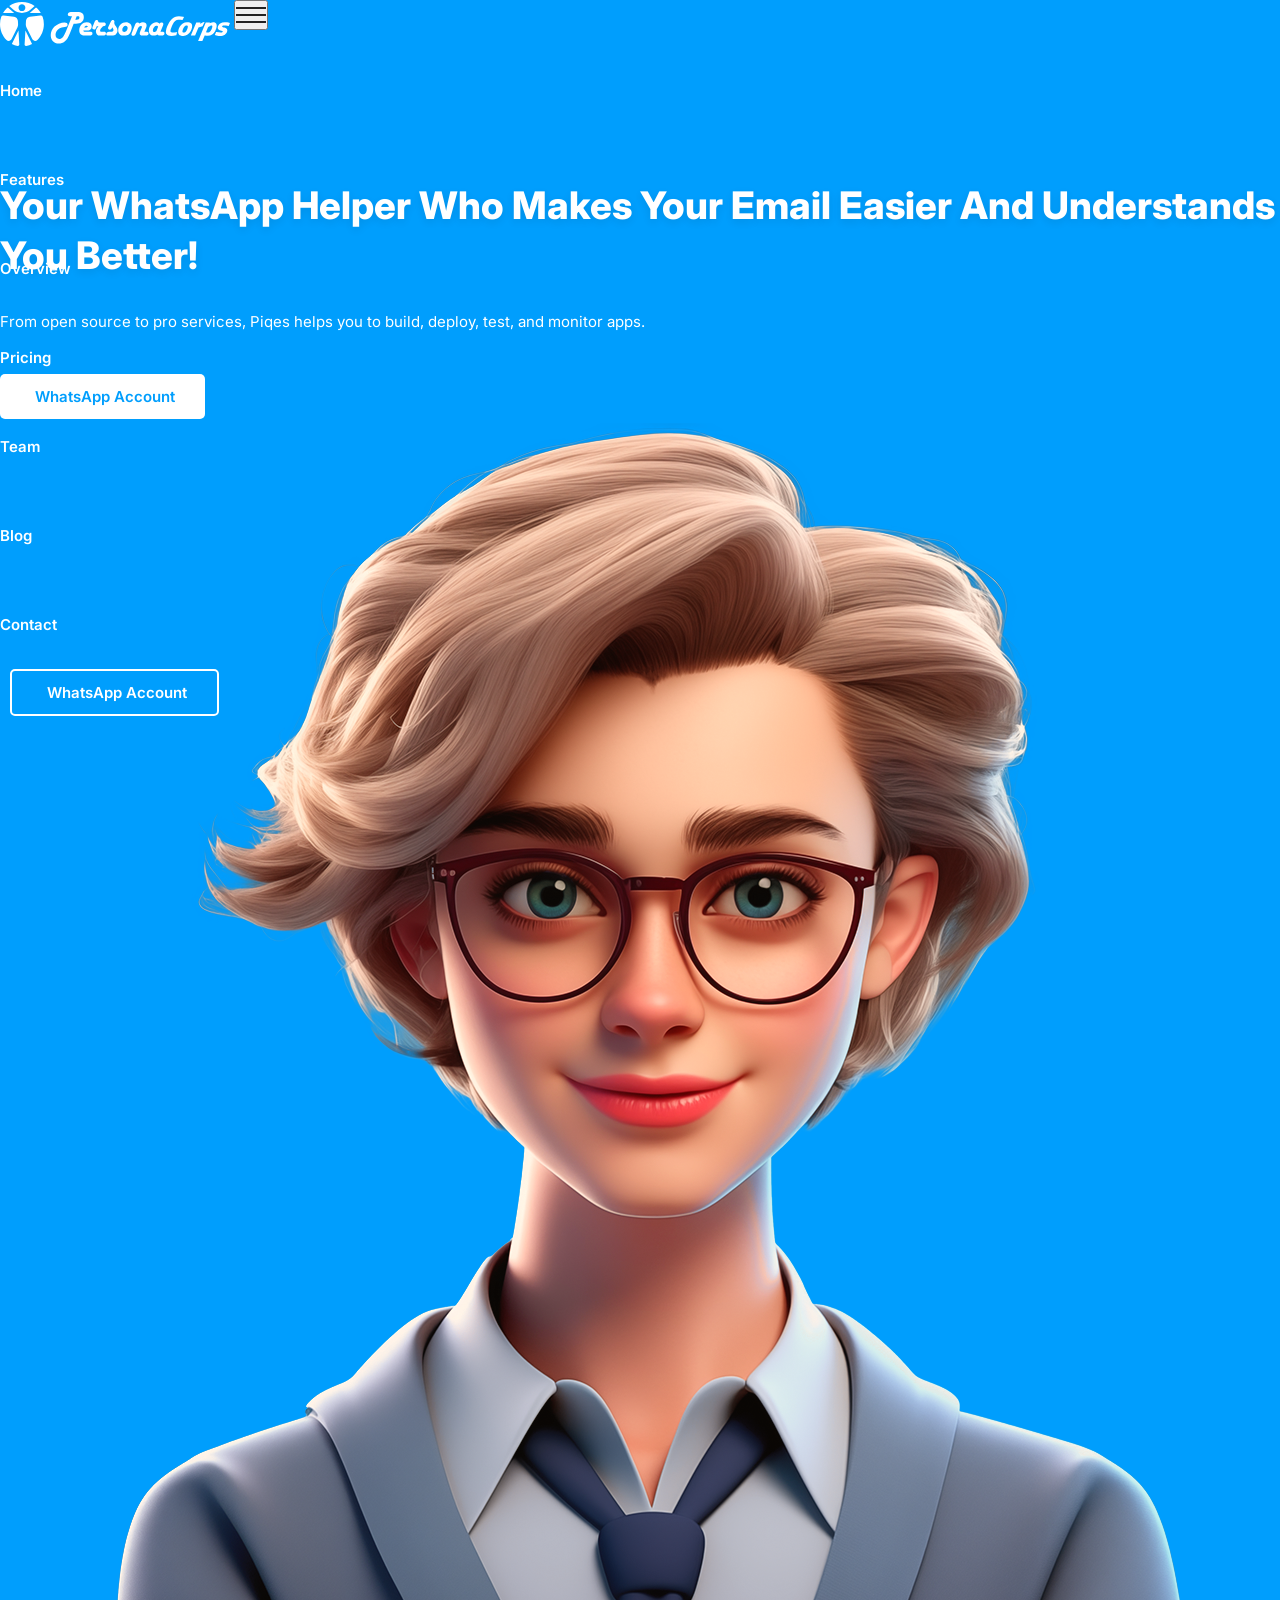
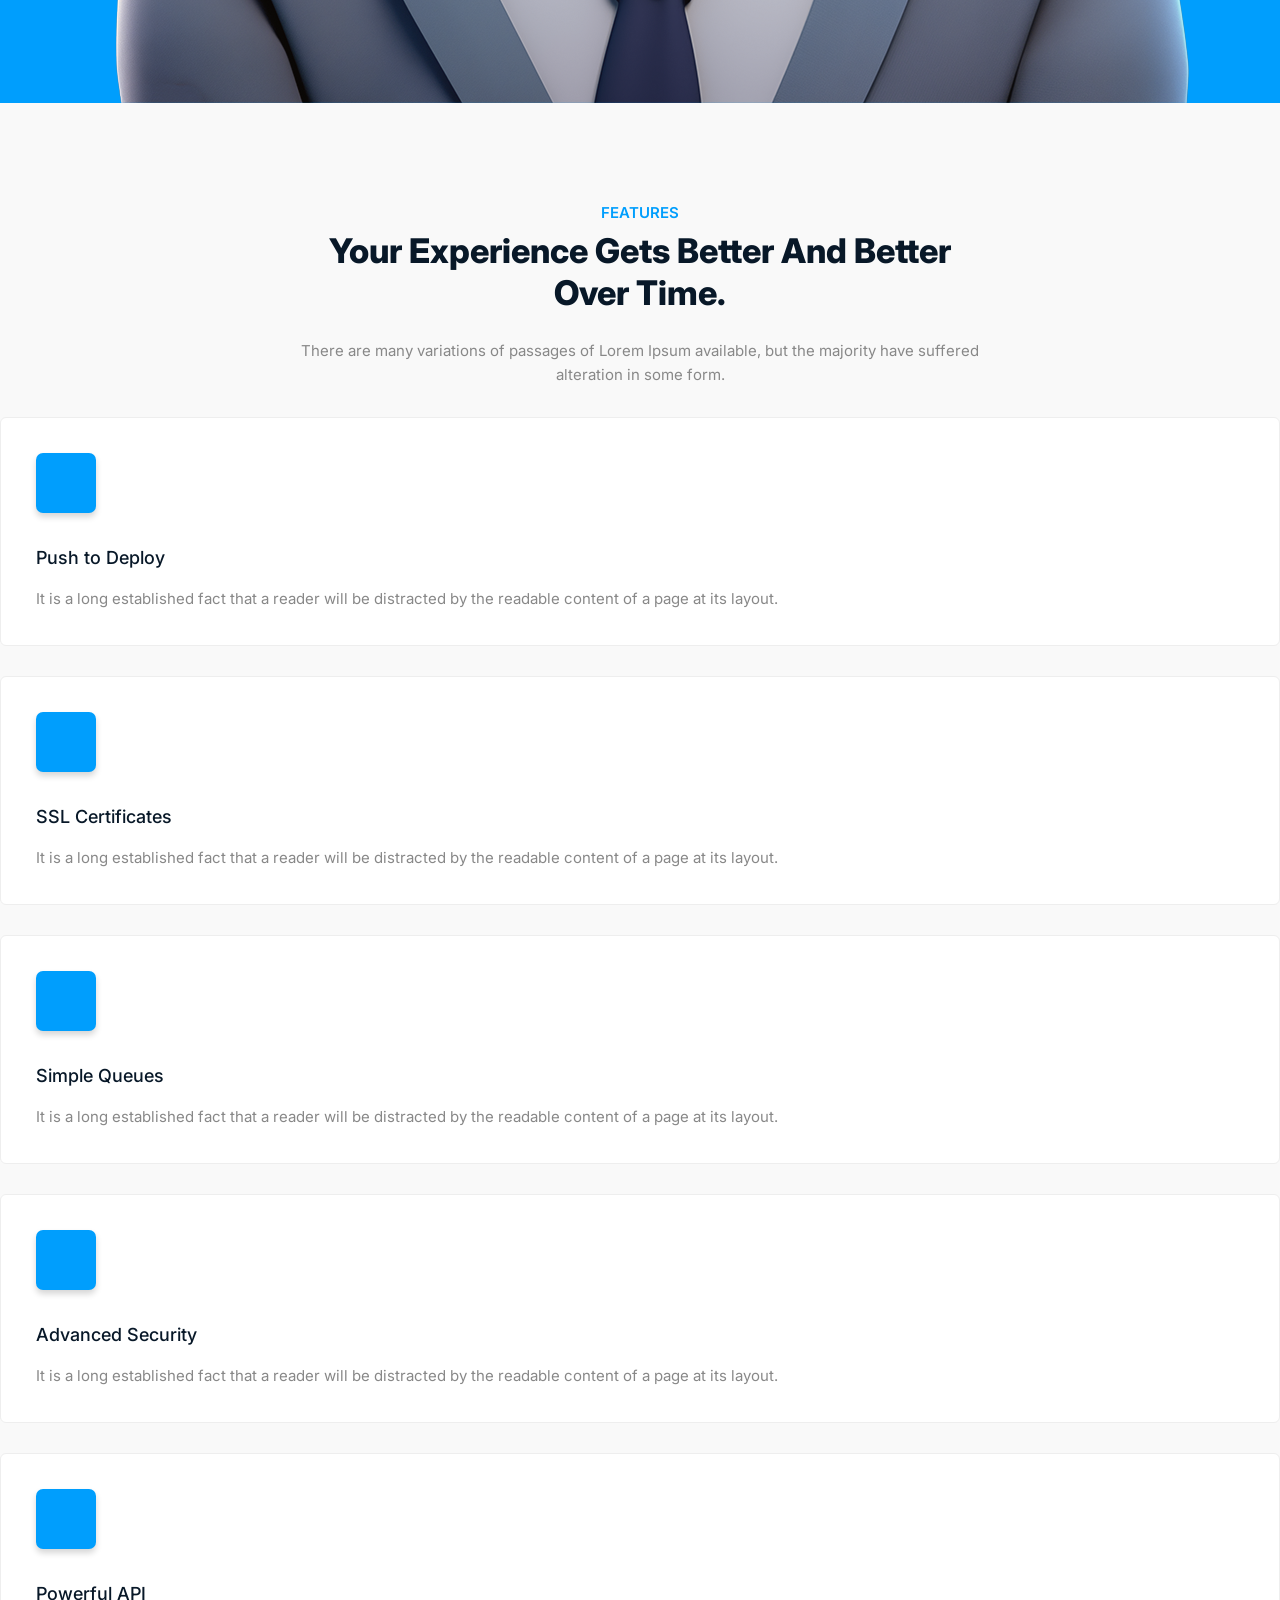
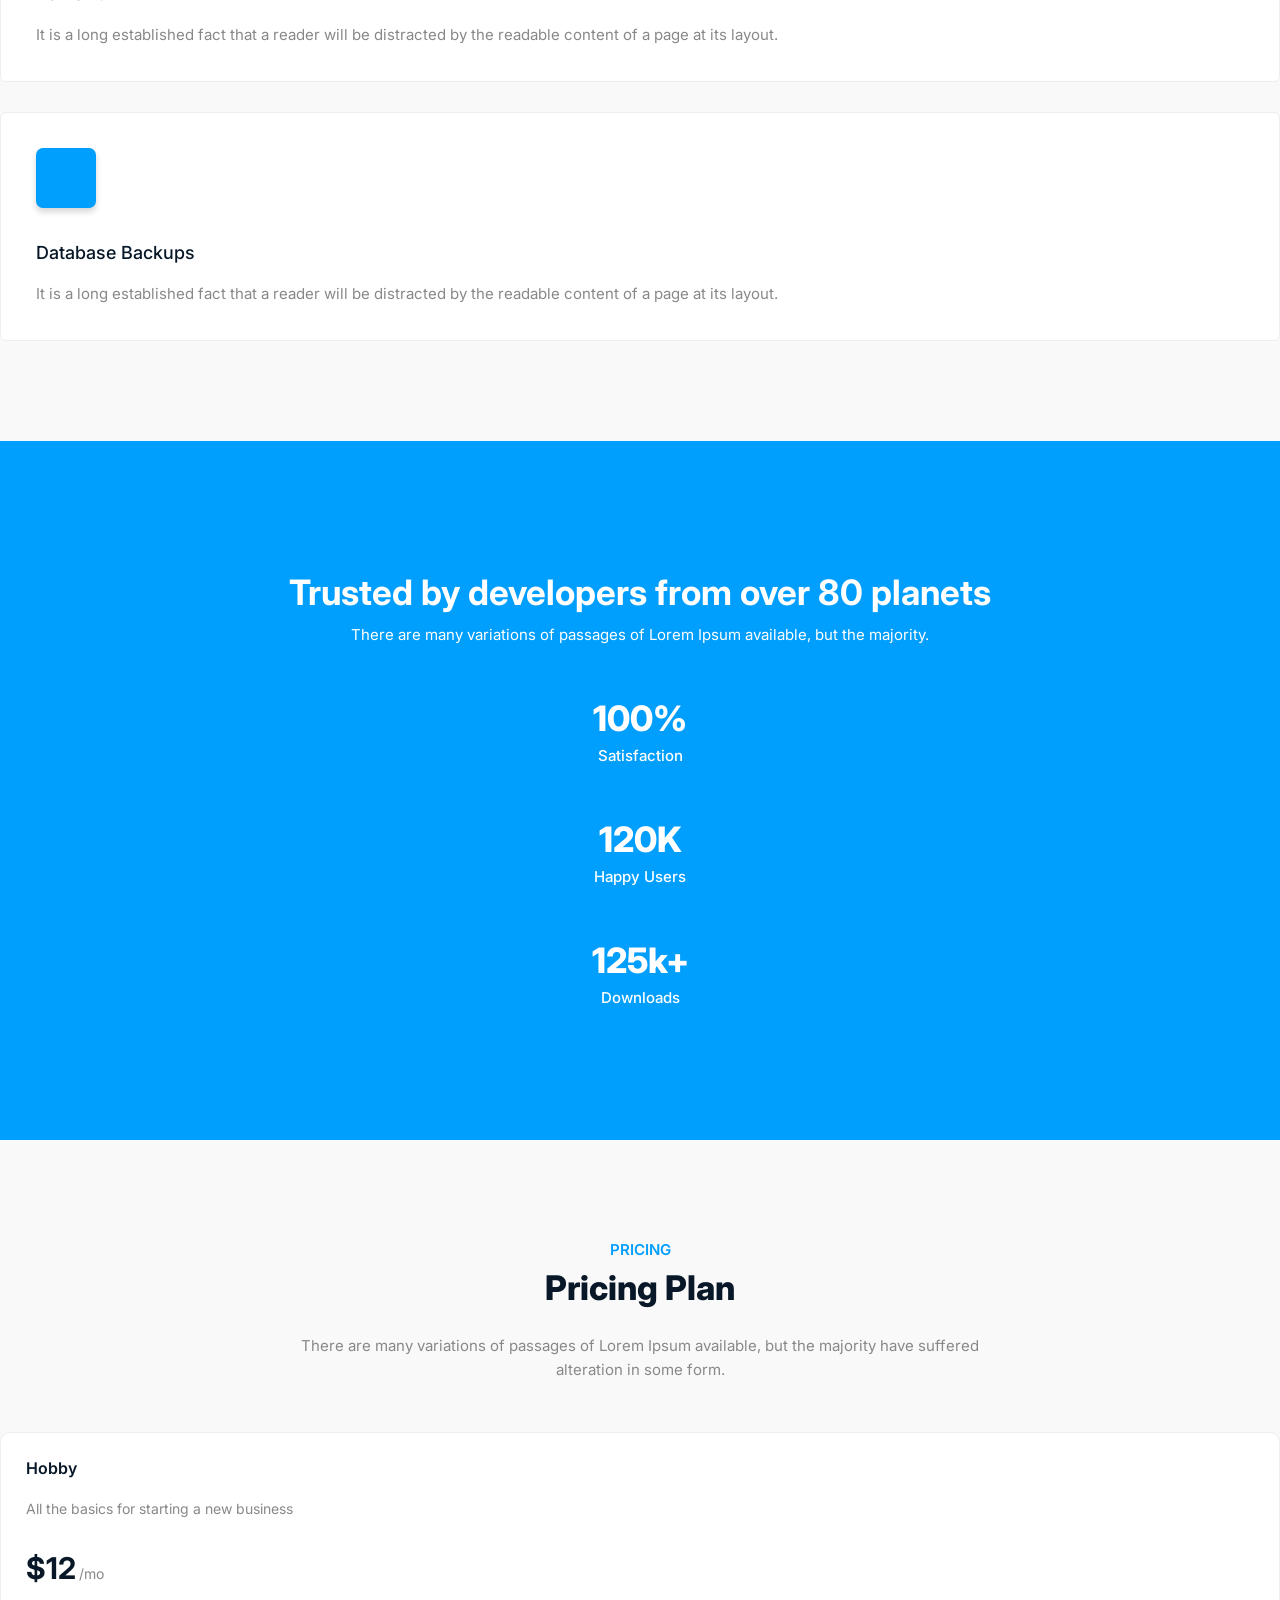
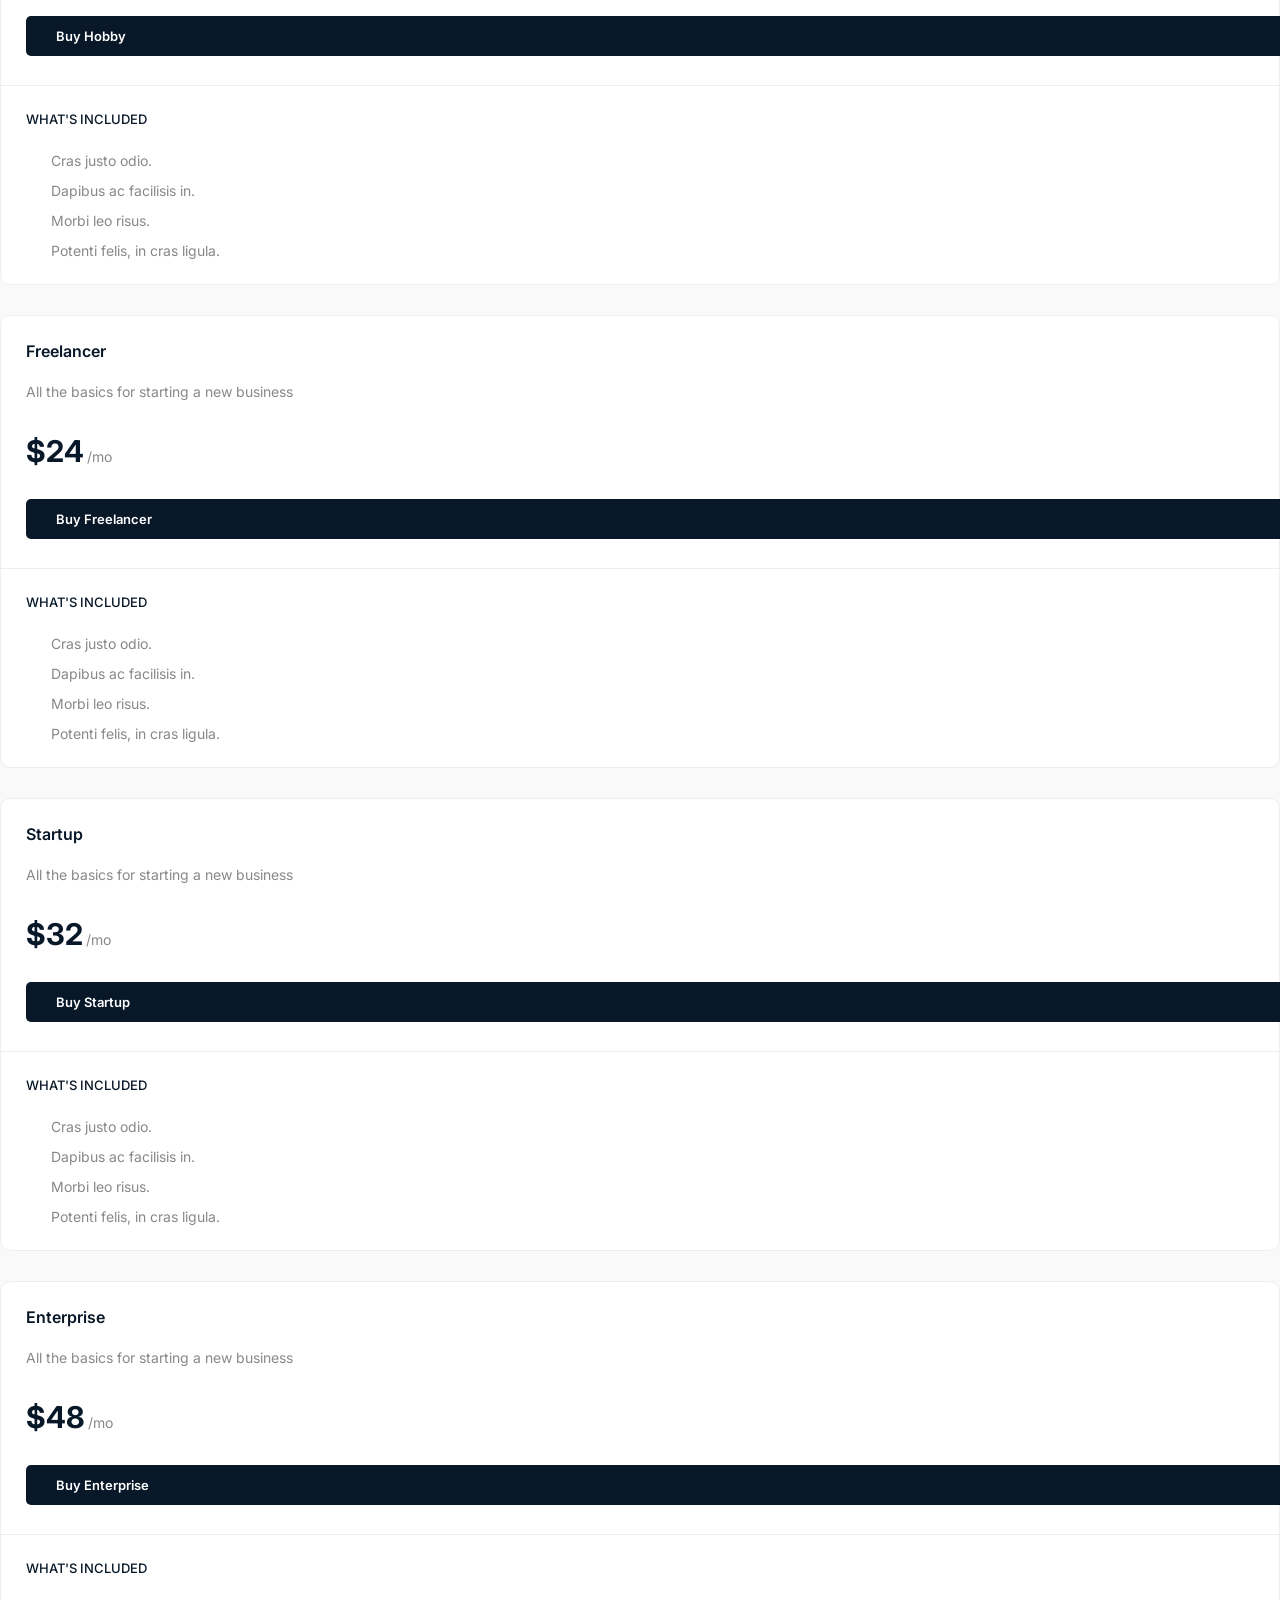
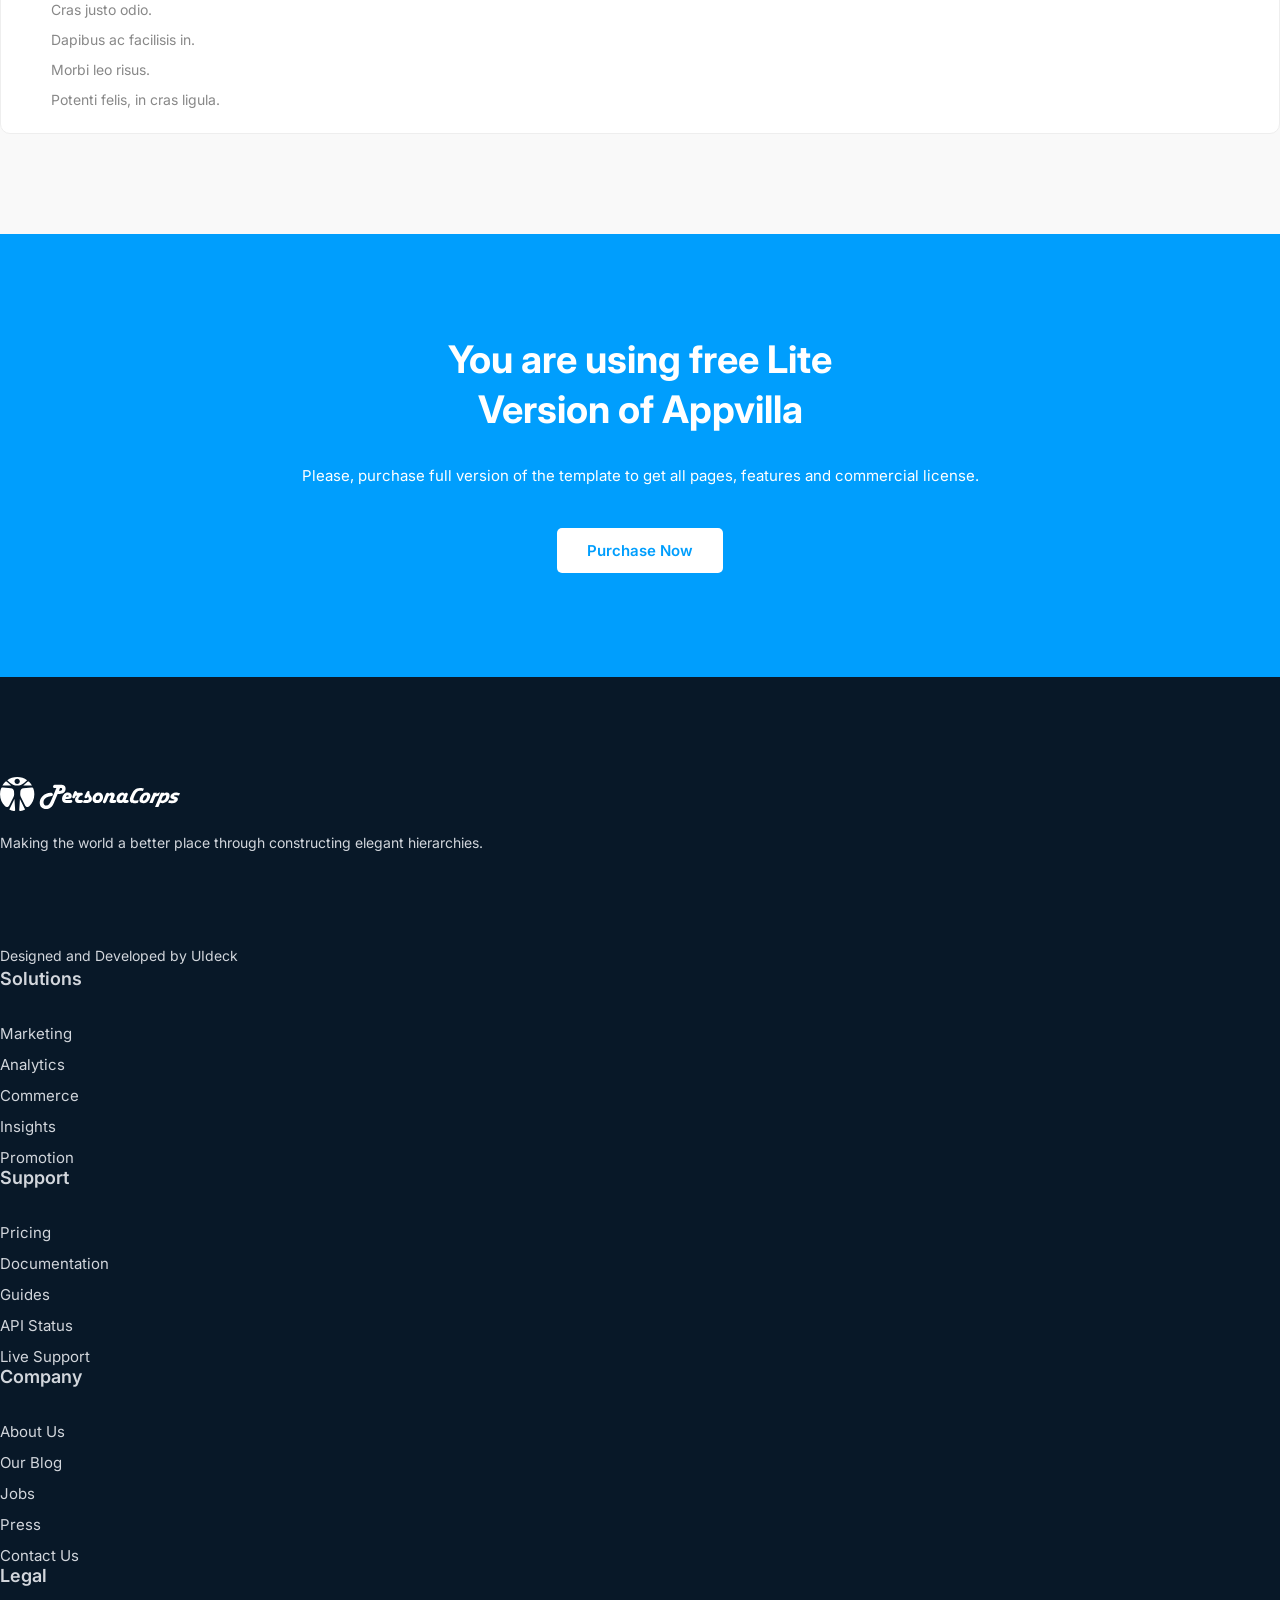
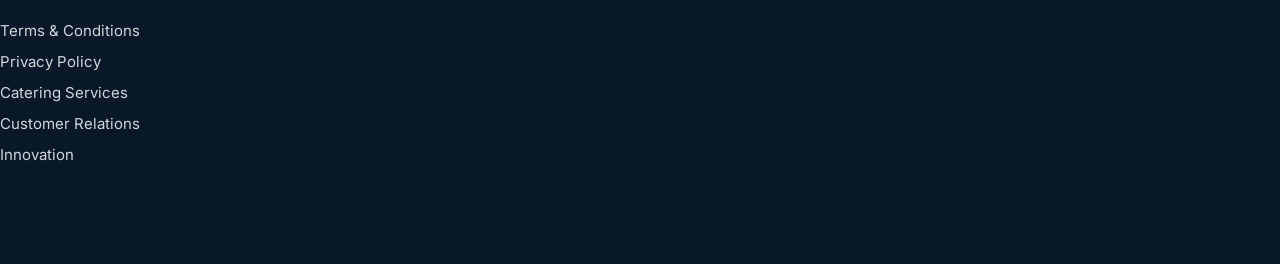
==== site/index.html @ 6960a7a0 "add site folder" ====
<!DOCTYPE html>
<html class="no-js" lang="zxx">

<head>
    <meta charset="utf-8" />
    <meta http-equiv="x-ua-compatible" content="ie=edge" />
    <title>PersonaCorps - Creative Landing Page HTML Template.</title>
    <meta name="description" content="" />
    <meta name="viewport" content="width=device-width, initial-scale=1" />
    <link rel="shortcut icon" type="image/x-icon" href="assets/images/favicon.svg" />

    <!-- ========================= CSS here ========================= -->
    <link rel="stylesheet" href="assets/css/bootstrap.min.css" />
    <link rel="stylesheet" href="assets/css/LineIcons.2.0.css" />
    <link rel="stylesheet" href="assets/css/animate.css" />
    <link rel="stylesheet" href="assets/css/tiny-slider.css" />
    <link rel="stylesheet" href="assets/css/glightbox.min.css" />
    <link rel="stylesheet" href="assets/css/main.css" />

</head>

<body>
    <!--[if lte IE 9]>
      <p class="browserupgrade">
        You are using an <strong>outdated</strong> browser. Please
        <a href="https://browsehappy.com/">upgrade your browser</a> to improve
        your experience and security.
      </p>
    <![endif]-->

    <!-- Preloader -->
    <div class="preloader">
        <div class="preloader-inner">
            <div class="preloader-icon">
                <span></span>
                <span></span>
            </div>
        </div>
    </div>
    <!-- /End Preloader -->

    <!-- Start Header Area -->
    <header class="header navbar-area">
        <div class="container">
            <div class="row align-items-center">
                <div class="col-lg-12">
                    <div class="nav-inner">
                        <!-- Start Navbar -->
                        <nav class="navbar navbar-expand-lg">
                            <a class="navbar-brand" href="index.html">
                                <img src="assets/images/logo/white-logo.svg" alt="Logo">
                            </a>
                            <button class="navbar-toggler mobile-menu-btn" type="button" data-bs-toggle="collapse"
                                data-bs-target="#navbarSupportedContent" aria-controls="navbarSupportedContent"
                                aria-expanded="false" aria-label="Toggle navigation">
                                <span class="toggler-icon"></span>
                                <span class="toggler-icon"></span>
                                <span class="toggler-icon"></span>
                            </button>
                            <div class="collapse navbar-collapse sub-menu-bar" id="navbarSupportedContent">
                                <ul id="nav" class="navbar-nav ms-auto">
                                    <li class="nav-item">
                                        <a href="#home" class="page-scroll active"
                                            aria-label="Toggle navigation">Home</a>
                                    </li>
                                    <li class="nav-item">
                                        <a href="#features" class="page-scroll"
                                            aria-label="Toggle navigation">Features</a>
                                    </li>
                                    <li class="nav-item">
                                        <a href="javascript:void(0)" aria-label="Toggle navigation">Overview</a>
                                    </li>
                                    <li class="nav-item">
                                        <a href="#pricing" class="page-scroll"
                                            aria-label="Toggle navigation">Pricing</a>
                                    </li>
                                    <li class="nav-item">
                                        <a href="javascript:void(0)" aria-label="Toggle navigation">Team</a>
                                    </li>
                                    <li class="nav-item">
                                        <a class="dd-menu collapsed" href="javascript:void(0)" data-bs-toggle="collapse"
                                            data-bs-target="#submenu-1-4" aria-controls="navbarSupportedContent"
                                            aria-expanded="false" aria-label="Toggle navigation">Blog</a>
                                        <ul class="sub-menu collapse" id="submenu-1-4">
                                            <li class="nav-item"><a href="javascript:void(0)">Blog Grid Sidebar</a>
                                            </li>
                                            <li class="nav-item"><a href="javascript:void(0)">Blog Single</a></li>
                                            <li class="nav-item"><a href="javascript:void(0)">Blog Single
                                                    Sibebar</a></li>
                                        </ul>
                                    </li>
                                    <li class="nav-item">
                                        <a href="javascript:void(0)" aria-label="Toggle navigation">Contact</a>
                                    </li>
                                </ul>
                            </div> <!-- navbar collapse -->
                            <div class="button add-list-button">
                                <a href="javascript:void(0)" class="btn"><i class="lni lni-whatsapp"></i>WhatsApp Account</a>
                            </div>
                        </nav>
                        <!-- End Navbar -->
                    </div>
                </div>
            </div> <!-- row -->
        </div> <!-- container -->
    </header>
    <!-- End Header Area -->

    <!-- Start Hero Area -->
    <section id="home" class="hero-area">
        <div class="container">
            <div class="row align-items-center">
                <div class="col-lg-5 col-md-12 col-12">
                    <div class="hero-content">
                        <h1 class="wow fadeInLeft" data-wow-delay=".4s">Your WhatsApp helper who makes your email easier and understands you better!</h1>
                        <p class="wow fadeInLeft" data-wow-delay=".6s">From open source to pro services, Piqes helps you
                            to build, deploy, test, and monitor apps.</p>
                        <div class="button wow fadeInLeft" data-wow-delay=".8s">
                            <a href="javascript:void(0)" class="btn btn-success"><i class="lni lni-whatsapp"></i>WhatsApp Account</a>
                        </div>
                    </div>
                </div>
                <div class="col-lg-7 col-md-12 col-12">
                    <div class="hero-image wow fadeInRight" data-wow-delay=".4s">
                        <img src="assets/images/hero/phone.png" alt="#">
                    </div>
                </div>
            </div>
        </div>
    </section>
    <!-- End Hero Area -->

    <!-- Start Features Area -->
    <section id="features" class="features section">
        <div class="container">
            <div class="row">
                <div class="col-12">
                    <div class="section-title">
                        <h3 class="wow zoomIn" data-wow-delay=".2s">Features</h3>
                        <h2 class="wow fadeInUp" data-wow-delay=".4s">Your Experience Gets Better And Better Over Time.
                        </h2>
                        <p class="wow fadeInUp" data-wow-delay=".6s">There are many variations of passages of Lorem
                            Ipsum available, but the majority have suffered alteration in some form.</p>
                    </div>
                </div>
            </div>
            <div class="row">
                <div class="col-lg-4 col-md-6 col-12">
                    <!-- Start Single Feature -->
                    <div class="single-feature wow fadeInUp" data-wow-delay=".2s">
                        <i class="lni lni-cloud-upload"></i>
                        <h3>Push to Deploy</h3>
                        <p>It is a long established fact that a reader will be distracted by the readable content of a
                            page at its layout.</p>
                    </div>
                    <!-- End Single Feature -->
                </div>
                <div class="col-lg-4 col-md-6 col-12">
                    <!-- Start Single Feature -->
                    <div class="single-feature wow fadeInUp" data-wow-delay=".4s">
                        <i class="lni lni-lock"></i>
                        <h3>SSL Certificates</h3>
                        <p>It is a long established fact that a reader will be distracted by the readable content of a
                            page at its layout.</p>
                    </div>
                    <!-- End Single Feature -->
                </div>
                <div class="col-lg-4 col-md-6 col-12">
                    <!-- Start Single Feature -->
                    <div class="single-feature wow fadeInUp" data-wow-delay=".6s">
                        <i class="lni lni-reload"></i>
                        <h3>Simple Queues</h3>
                        <p>It is a long established fact that a reader will be distracted by the readable content of a
                            page at its layout.</p>
                    </div>
                    <!-- End Single Feature -->
                </div>
                <div class="col-lg-4 col-md-6 col-12">
                    <!-- Start Single Feature -->
                    <div class="single-feature wow fadeInUp" data-wow-delay=".2s">
                        <i class="lni lni-shield"></i>
                        <h3>Advanced Security</h3>
                        <p>It is a long established fact that a reader will be distracted by the readable content of a
                            page at its layout.</p>
                    </div>
                    <!-- End Single Feature -->
                </div>
                <div class="col-lg-4 col-md-6 col-12">
                    <!-- Start Single Feature -->
                    <div class="single-feature wow fadeInUp" data-wow-delay=".4s">
                        <i class="lni lni-cog"></i>
                        <h3>Powerful API</h3>
                        <p>It is a long established fact that a reader will be distracted by the readable content of a
                            page at its layout.</p>
                    </div>
                    <!-- End Single Feature -->
                </div>
                <div class="col-lg-4 col-md-6 col-12">
                    <!-- Start Single Feature -->
                    <div class="single-feature wow fadeInUp" data-wow-delay=".6s">
                        <i class="lni lni-layers"></i>
                        <h3>Database Backups</h3>
                        <p>It is a long established fact that a reader will be distracted by the readable content of a
                            page at its layout.</p>
                    </div>
                    <!-- End Single Feature -->
                </div>
            </div>
        </div>
    </section>
    <!-- End Features Area -->

    <!-- Start Achievement Area -->
    <section class="our-achievement section">
        <div class="container">
            <div class="row">
                <div class="col-lg-10 offset-lg-1 col-md-12 col-12">
                    <div class="title">
                        <h2>Trusted by developers from over 80 planets</h2>
                        <p>There are many variations of passages of Lorem Ipsum available, but the majority.</p>
                    </div>
                </div>
            </div>
            <div class="row">
                <div class="col-lg-8 offset-lg-2 col-md-12 col-12">
                    <div class="row">
                        <div class="col-lg-4 col-md-4 col-12">
                            <div class="single-achievement wow fadeInUp" data-wow-delay=".2s">
                                <h3 class="counter"><span id="secondo1" class="countup" cup-end="100">100</span>%</h3>
                                <p>satisfaction</p>
                            </div>
                        </div>
                        <div class="col-lg-4 col-md-4 col-12">
                            <div class="single-achievement wow fadeInUp" data-wow-delay=".4s">
                                <h3 class="counter"><span id="secondo2" class="countup" cup-end="120">120</span>K</h3>
                                <p>Happy Users</p>
                            </div>
                        </div>
                        <div class="col-lg-4 col-md-4 col-12">
                            <div class="single-achievement wow fadeInUp" data-wow-delay=".6s">
                                <h3 class="counter"><span id="secondo3" class="countup" cup-end="125">125</span>k+</h3>
                                <p>Downloads</p>
                            </div>
                        </div>
                    </div>
                </div>
            </div>
        </div>
    </section>
    <!-- End Achievement Area -->

    <!-- Start Pricing Table Area -->
    <section id="pricing" class="pricing-table section">
        <div class="container">
            <div class="row">
                <div class="col-12">
                    <div class="section-title">
                        <h3 class="wow zoomIn" data-wow-delay=".2s">pricing</h3>
                        <h2 class="wow fadeInUp" data-wow-delay=".4s">Pricing Plan</h2>
                        <p class="wow fadeInUp" data-wow-delay=".6s">There are many variations of passages of Lorem
                            Ipsum available, but the majority have suffered alteration in some form.</p>
                    </div>
                </div>
            </div>
            <div class="row">
                <div class="col-lg-3 col-md-6 col-12">
                    <!-- Single Table -->
                    <div class="single-table wow fadeInUp" data-wow-delay=".2s">
                        <!-- Table Head -->
                        <div class="table-head">
                            <h4 class="title">Hobby</h4>
                            <p>All the basics for starting a new business</p>
                            <div class="price">
                                <h2 class="amount">$12<span class="duration">/mo</span></h2>
                            </div>
                            <div class="button">
                                <a href="javascript:void(0)" class="btn">Buy Hobby</a>
                            </div>
                        </div>
                        <!-- End Table Head -->
                        <!-- Start Table Content -->
                        <div class="table-content">
                            <h4 class="middle-title">What's Included</h4>
                            <!-- Table List -->
                            <ul class="table-list">
                                <li><i class="lni lni-checkmark-circle"></i> Cras justo odio.</li>
                                <li><i class="lni lni-checkmark-circle"></i> Dapibus ac facilisis in.</li>
                                <li><i class="lni lni-checkmark-circle"></i> Morbi leo risus.</li>
                                <li><i class="lni lni-checkmark-circle"></i> Potenti felis, in cras ligula.</li>
                            </ul>
                            <!-- End Table List -->
                        </div>
                        <!-- End Table Content -->
                    </div>
                    <!-- End Single Table-->
                </div>
                <div class="col-lg-3 col-md-6 col-12">
                    <!-- Single Table -->
                    <div class="single-table wow fadeInUp" data-wow-delay=".4s">
                        <!-- Table Head -->
                        <div class="table-head">
                            <h4 class="title">Freelancer</h4>
                            <p>All the basics for starting a new business</p>
                            <div class="price">
                                <h2 class="amount">$24<span class="duration">/mo</span></h2>
                            </div>
                            <div class="button">
                                <a href="javascript:void(0)" class="btn">Buy Freelancer</a>
                            </div>
                        </div>
                        <!-- End Table Head -->
                        <!-- Start Table Content -->
                        <div class="table-content">
                            <h4 class="middle-title">What's Included</h4>
                            <!-- Table List -->
                            <ul class="table-list">
                                <li><i class="lni lni-checkmark-circle"></i> Cras justo odio.</li>
                                <li><i class="lni lni-checkmark-circle"></i> Dapibus ac facilisis in.</li>
                                <li><i class="lni lni-checkmark-circle"></i> Morbi leo risus.</li>
                                <li><i class="lni lni-checkmark-circle"></i> Potenti felis, in cras ligula.</li>
                            </ul>
                            <!-- End Table List -->
                        </div>
                        <!-- End Table Content -->
                    </div>
                    <!-- End Single Table-->
                </div>
                <div class="col-lg-3 col-md-6 col-12">
                    <!-- Single Table -->
                    <div class="single-table wow fadeInUp" data-wow-delay=".6s">
                        <!-- Table Head -->
                        <div class="table-head">
                            <h4 class="title">Startup</h4>
                            <p>All the basics for starting a new business</p>
                            <div class="price">
                                <h2 class="amount">$32<span class="duration">/mo</span></h2>
                            </div>
                            <div class="button">
                                <a href="javascript:void(0)" class="btn">Buy Startup</a>
                            </div>
                        </div>
                        <!-- End Table Head -->
                        <!-- Start Table Content -->
                        <div class="table-content">
                            <h4 class="middle-title">What's Included</h4>
                            <!-- Table List -->
                            <ul class="table-list">
                                <li><i class="lni lni-checkmark-circle"></i> Cras justo odio.</li>
                                <li><i class="lni lni-checkmark-circle"></i> Dapibus ac facilisis in.</li>
                                <li><i class="lni lni-checkmark-circle"></i> Morbi leo risus.</li>
                                <li><i class="lni lni-checkmark-circle"></i> Potenti felis, in cras ligula.</li>
                            </ul>
                            <!-- End Table List -->
                        </div>
                        <!-- End Table Content -->
                    </div>
                    <!-- End Single Table-->
                </div>
                <div class="col-lg-3 col-md-6 col-12">
                    <!-- Single Table -->
                    <div class="single-table wow fadeInUp" data-wow-delay=".8s">
                        <!-- Table Head -->
                        <div class="table-head">
                            <h4 class="title">Enterprise</h4>
                            <p>All the basics for starting a new business</p>
                            <div class="price">
                                <h2 class="amount">$48<span class="duration">/mo</span></h2>
                            </div>
                            <div class="button">
                                <a href="javascript:void(0)" class="btn">Buy Enterprise</a>
                            </div>
                        </div>
                        <!-- End Table Head -->
                        <!-- Start Table Content -->
                        <div class="table-content">
                            <h4 class="middle-title">What's Included</h4>
                            <!-- Table List -->
                            <ul class="table-list">
                                <li><i class="lni lni-checkmark-circle"></i> Cras justo odio.</li>
                                <li><i class="lni lni-checkmark-circle"></i> Dapibus ac facilisis in.</li>
                                <li><i class="lni lni-checkmark-circle"></i> Morbi leo risus.</li>
                                <li><i class="lni lni-checkmark-circle"></i> Potenti felis, in cras ligula.</li>
                            </ul>
                            <!-- End Table List -->
                        </div>
                        <!-- End Table Content -->
                    </div>
                    <!-- End Single Table-->
                </div>
            </div>
        </div>
    </section>
    <!--/ End Pricing Table Area -->

    <!-- Start Call To Action Area -->
    <section class="section call-action">
        <div class="container">
            <div class="row">
                <div class="col-lg-8 offset-lg-2 col-md-12 col-12">
                    <div class="cta-content">
                        <h2 class="wow fadeInUp" data-wow-delay=".2s">You are using free Lite <br>Version of Appvilla
                        </h2>
                        <p class="wow fadeInUp" data-wow-delay=".4s">Please, purchase full version of the template to
                            get all pages, features and commercial license.</p>
                        <div class="button wow fadeInUp" data-wow-delay=".6s">
                            <a href="javascript:void(0)" class="btn">Purchase Now</a>
                        </div>
                    </div>
                </div>
            </div>
        </div>
    </section>
    <!-- End Call To Action Area -->

    <!-- Start Footer Area -->
    <footer class="footer">
        <!-- Start Footer Top -->
        <div class="footer-top">
            <div class="container">
                <div class="row">
                    <div class="col-lg-4 col-md-4 col-12">
                        <!-- Single Widget -->
                        <div class="single-footer f-about">
                            <div class="logo">
                                <a href="index.html">
                                    <img src="assets/images/logo/white-logo.svg" alt="#">
                                </a>
                            </div>
                            <p>Making the world a better place through constructing elegant hierarchies.</p>
                            <ul class="social">
                                <li><a href="javascript:void(0)"><i class="lni lni-facebook-filled"></i></a></li>
                                <li><a href="javascript:void(0)"><i class="lni lni-twitter-original"></i></a></li>
                                <li><a href="javascript:void(0)"><i class="lni lni-instagram"></i></a></li>
                                <li><a href="javascript:void(0)"><i class="lni lni-linkedin-original"></i></a></li>
                                <li><a href="javascript:void(0)"><i class="lni lni-youtube"></i></a></li>
                                <li><a href="javascript:void(0)"><i class="lni lni-pinterest"></i></a></li>
                            </ul>
                            <p class="copyright-text">Designed and Developed by <a href="https://uideck.com/"
                                    rel="nofollow" target="_blank">UIdeck</a>
                            </p>
                        </div>
                        <!-- End Single Widget -->
                    </div>
                    <div class="col-lg-8 col-md-8 col-12">
                        <div class="row">
                            <div class="col-lg-3 col-md-6 col-12">
                                <!-- Single Widget -->
                                <div class="single-footer f-link">
                                    <h3>Solutions</h3>
                                    <ul>
                                        <li><a href="javascript:void(0)">Marketing</a></li>
                                        <li><a href="javascript:void(0)">Analytics</a></li>
                                        <li><a href="javascript:void(0)">Commerce</a></li>
                                        <li><a href="javascript:void(0)">Insights</a></li>
                                        <li><a href="javascript:void(0)">Promotion</a></li>
                                    </ul>
                                </div>
                                <!-- End Single Widget -->
                            </div>
                            <div class="col-lg-3 col-md-6 col-12">
                                <!-- Single Widget -->
                                <div class="single-footer f-link">
                                    <h3>Support</h3>
                                    <ul>
                                        <li><a href="javascript:void(0)">Pricing</a></li>
                                        <li><a href="javascript:void(0)">Documentation</a></li>
                                        <li><a href="javascript:void(0)">Guides</a></li>
                                        <li><a href="javascript:void(0)">API Status</a></li>
                                        <li><a href="javascript:void(0)">Live Support</a></li>
                                    </ul>
                                </div>
                                <!-- End Single Widget -->
                            </div>
                            <div class="col-lg-3 col-md-6 col-12">
                                <!-- Single Widget -->
                                <div class="single-footer f-link">
                                    <h3>Company</h3>
                                    <ul>
                                        <li><a href="javascript:void(0)">About Us</a></li>
                                        <li><a href="javascript:void(0)">Our Blog</a></li>
                                        <li><a href="javascript:void(0)">Jobs</a></li>
                                        <li><a href="javascript:void(0)">Press</a></li>
                                        <li><a href="javascript:void(0)">Contact Us</a></li>
                                    </ul>
                                </div>
                                <!-- End Single Widget -->
                            </div>
                            <div class="col-lg-3 col-md-6 col-12">
                                <!-- Single Widget -->
                                <div class="single-footer f-link">
                                    <h3>Legal</h3>
                                    <ul>
                                        <li><a href="javascript:void(0)">Terms & Conditions</a></li>
                                        <li><a href="javascript:void(0)">Privacy Policy</a></li>
                                        <li><a href="javascript:void(0)">Catering Services</a></li>
                                        <li><a href="javascript:void(0)">Customer Relations</a></li>
                                        <li><a href="javascript:void(0)">Innovation</a></li>
                                    </ul>
                                </div>
                                <!-- End Single Widget -->
                            </div>
                        </div>
                    </div>
                </div>
            </div>
        </div>
        <!--/ End Footer Top -->
    </footer>
    <!--/ End Footer Area -->

    <!-- ========================= scroll-top ========================= -->
    <a href="#" class="scroll-top">
        <i class="lni lni-chevron-up"></i>
    </a>

    <!-- ========================= JS here ========================= -->
    <script src="assets/js/bootstrap.min.js"></script>
    <script src="assets/js/wow.min.js"></script>
    <script src="assets/js/tiny-slider.js"></script>
    <script src="assets/js/glightbox.min.js"></script>
    <script src="assets/js/count-up.min.js"></script>
    <script src="assets/js/main.js"></script>
    <script type="text/javascript">

        //====== counter up 
        var cu = new counterUp({
            start: 0,
            duration: 2000,
            intvalues: true,
            interval: 100,
            append: " ",
        });
        cu.start();
    </script>
</body>

</html>
---- site/assets/css/main.css ----
/*======================================
    Variables
========================================*/
/*======================================
    Normalize CSS
========================================*/
@import url("https://fonts.googleapis.com/css2?family=Inter:wght@100;200;300;400;500;600;700;800;900&display=swap");
html {
  scroll-behavior: smooth;
}

body {
  font-family: "Inter", sans-serif;
  font-weight: normal;
  font-style: normal;
  color: #888;
  overflow-x: hidden;
  font-size: 15px;
}

p {
  margin: 0;
  padding: 0;
  font-size: 15px;
  line-height: 24px;
}

* {
  margin: 0;
  padding: 0;
}

.navbar-toggler:focus,
a:focus,
input:focus,
textarea:focus,
button:focus,
.btn:focus,
.btn.focus,
.btn:not(:disabled):not(.disabled).active,
.btn:not(:disabled):not(.disabled):active {
  text-decoration: none;
  outline: none;
  outline: none !important;
  border-color: none !important;
  -webkit-box-shadow: none !important;
          box-shadow: none !important;
}

.form-check-input:checked {
  background-color: #009efd;
  border-color: #009efd;
}

select {
  -webkit-writing-mode: horizontal-tb !important;
  text-rendering: auto;
  color: #081828;
  letter-spacing: normal;
  word-spacing: normal;
  text-transform: none;
  text-indent: 0px;
  text-shadow: none;
  display: inline-block;
  text-align: start;
  -webkit-appearance: menulist;
     -moz-appearance: menulist;
          appearance: menulist;
  -webkit-box-sizing: border-box;
          box-sizing: border-box;
  -webkit-box-align: center;
      -ms-flex-align: center;
          align-items: center;
  white-space: pre;
  -webkit-rtl-ordering: logical;
  background-color: -internal-light-dark(white, #3b3b3b);
  cursor: default;
  margin: 0em;
  font: 400 14px;
  border-radius: 0px;
  border-width: 1px;
  border-style: solid;
  border-color: -internal-light-dark(#767676, #858585);
  -o-border-image: initial;
     border-image: initial;
}

span,
a {
  display: inline-block;
  text-decoration: none;
  transition: all 0.4s ease;
  -webkit-transition: all 0.4s ease;
  -moz-transition: all 0.4s ease;
}

audio,
canvas,
iframe,
img,
svg,
video {
  vertical-align: middle;
}

img {
  max-width: 100%;
}

h1,
h2,
h3,
h4,
h5,
h6 {
  font-weight: 600;
  margin: 0px;
  color: #081828;
}

h1 a,
h2 a,
h3 a,
h4 a,
h5 a,
h6 a {
  color: inherit;
}

h1 {
  font-size: 50px;
}

h2 {
  font-size: 40px;
}

h3 {
  font-size: 30px;
}

h4 {
  font-size: 25px;
}

h5 {
  font-size: 20px;
}

h6 {
  font-size: 16px;
}

ul,
ol {
  margin: 0px;
  padding: 0px;
  list-style-type: none;
}

.mt-5 {
  margin-top: 5px;
}

.mt-10 {
  margin-top: 10px;
}

.mt-15 {
  margin-top: 15px;
}

.mt-20 {
  margin-top: 20px;
}

.mt-25 {
  margin-top: 25px;
}

.mt-30 {
  margin-top: 30px;
}

.mt-35 {
  margin-top: 35px;
}

.mt-40 {
  margin-top: 40px;
}

.mt-45 {
  margin-top: 45px;
}

.mt-50 {
  margin-top: 50px;
}

.mt-55 {
  margin-top: 55px;
}

.mt-60 {
  margin-top: 60px;
}

.mt-65 {
  margin-top: 65px;
}

.mt-70 {
  margin-top: 70px;
}

.mt-75 {
  margin-top: 75px;
}

.mt-80 {
  margin-top: 80px;
}

.mt-85 {
  margin-top: 85px;
}

.mt-90 {
  margin-top: 90px;
}

.mt-95 {
  margin-top: 95px;
}

.mt-100 {
  margin-top: 100px;
}

.mt-105 {
  margin-top: 105px;
}

.mt-110 {
  margin-top: 110px;
}

.mt-115 {
  margin-top: 115px;
}

.mt-120 {
  margin-top: 120px;
}

.mt-125 {
  margin-top: 125px;
}

.mt-130 {
  margin-top: 130px;
}

.mt-135 {
  margin-top: 135px;
}

.mt-140 {
  margin-top: 140px;
}

.mt-145 {
  margin-top: 145px;
}

.mt-150 {
  margin-top: 150px;
}

.mt-155 {
  margin-top: 155px;
}

.mt-160 {
  margin-top: 160px;
}

.mt-165 {
  margin-top: 165px;
}

.mt-170 {
  margin-top: 170px;
}

.mt-175 {
  margin-top: 175px;
}

.mt-180 {
  margin-top: 180px;
}

.mt-185 {
  margin-top: 185px;
}

.mt-190 {
  margin-top: 190px;
}

.mt-195 {
  margin-top: 195px;
}

.mt-200 {
  margin-top: 200px;
}

.mt-205 {
  margin-top: 205px;
}

.mt-210 {
  margin-top: 210px;
}

.mt-215 {
  margin-top: 215px;
}

.mt-220 {
  margin-top: 220px;
}

.mt-225 {
  margin-top: 225px;
}

.mb-5 {
  margin-bottom: 5px;
}

.mb-10 {
  margin-bottom: 10px;
}

.mb-15 {
  margin-bottom: 15px;
}

.mb-20 {
  margin-bottom: 20px;
}

.mb-25 {
  margin-bottom: 25px;
}

.mb-30 {
  margin-bottom: 30px;
}

.mb-35 {
  margin-bottom: 35px;
}

.mb-40 {
  margin-bottom: 40px;
}

.mb-45 {
  margin-bottom: 45px;
}

.mb-50 {
  margin-bottom: 50px;
}

.mb-55 {
  margin-bottom: 55px;
}

.mb-60 {
  margin-bottom: 60px;
}

.mb-65 {
  margin-bottom: 65px;
}

.mb-70 {
  margin-bottom: 70px;
}

.mb-75 {
  margin-bottom: 75px;
}

.mb-80 {
  margin-bottom: 80px;
}

.mb-85 {
  margin-bottom: 85px;
}

.mb-90 {
  margin-bottom: 90px;
}

.mb-95 {
  margin-bottom: 95px;
}

.mb-100 {
  margin-bottom: 100px;
}

.mb-105 {
  margin-bottom: 105px;
}

.mb-110 {
  margin-bottom: 110px;
}

.mb-115 {
  margin-bottom: 115px;
}

.mb-120 {
  margin-bottom: 120px;
}

.mb-125 {
  margin-bottom: 125px;
}

.mb-130 {
  margin-bottom: 130px;
}

.mb-135 {
  margin-bottom: 135px;
}

.mb-140 {
  margin-bottom: 140px;
}

.mb-145 {
  margin-bottom: 145px;
}

.mb-150 {
  margin-bottom: 150px;
}

.mb-155 {
  margin-bottom: 155px;
}

.mb-160 {
  margin-bottom: 160px;
}

.mb-165 {
  margin-bottom: 165px;
}

.mb-170 {
  margin-bottom: 170px;
}

.mb-175 {
  margin-bottom: 175px;
}

.mb-180 {
  margin-bottom: 180px;
}

.mb-185 {
  margin-bottom: 185px;
}

.mb-190 {
  margin-bottom: 190px;
}

.mb-195 {
  margin-bottom: 195px;
}

.mb-200 {
  margin-bottom: 200px;
}

.mb-205 {
  margin-bottom: 205px;
}

.mb-210 {
  margin-bottom: 210px;
}

.mb-215 {
  margin-bottom: 215px;
}

.mb-220 {
  margin-bottom: 220px;
}

.mb-225 {
  margin-bottom: 225px;
}

.pt-5 {
  padding-top: 5px;
}

.pt-10 {
  padding-top: 10px;
}

.pt-15 {
  padding-top: 15px;
}

.pt-20 {
  padding-top: 20px;
}

.pt-25 {
  padding-top: 25px;
}

.pt-30 {
  padding-top: 30px;
}

.pt-35 {
  padding-top: 35px;
}

.pt-40 {
  padding-top: 40px;
}

.pt-45 {
  padding-top: 45px;
}

.pt-50 {
  padding-top: 50px;
}

.pt-55 {
  padding-top: 55px;
}

.pt-60 {
  padding-top: 60px;
}

.pt-65 {
  padding-top: 65px;
}

.pt-70 {
  padding-top: 70px;
}

.pt-75 {
  padding-top: 75px;
}

.pt-80 {
  padding-top: 80px;
}

.pt-85 {
  padding-top: 85px;
}

.pt-90 {
  padding-top: 90px;
}

.pt-95 {
  padding-top: 95px;
}

.pt-100 {
  padding-top: 100px;
}

.pt-105 {
  padding-top: 105px;
}

.pt-110 {
  padding-top: 110px;
}

.pt-115 {
  padding-top: 115px;
}

.pt-120 {
  padding-top: 120px;
}

.pt-125 {
  padding-top: 125px;
}

.pt-130 {
  padding-top: 130px;
}

.pt-135 {
  padding-top: 135px;
}

.pt-140 {
  padding-top: 140px;
}

.pt-145 {
  padding-top: 145px;
}

.pt-150 {
  padding-top: 150px;
}

.pt-155 {
  padding-top: 155px;
}

.pt-160 {
  padding-top: 160px;
}

.pt-165 {
  padding-top: 165px;
}

.pt-170 {
  padding-top: 170px;
}

.pt-175 {
  padding-top: 175px;
}

.pt-180 {
  padding-top: 180px;
}

.pt-185 {
  padding-top: 185px;
}

.pt-190 {
  padding-top: 190px;
}

.pt-195 {
  padding-top: 195px;
}

.pt-200 {
  padding-top: 200px;
}

.pt-205 {
  padding-top: 205px;
}

.pt-210 {
  padding-top: 210px;
}

.pt-215 {
  padding-top: 215px;
}

.pt-220 {
  padding-top: 220px;
}

.pt-225 {
  padding-top: 225px;
}

.pb-5 {
  padding-bottom: 5px;
}

.pb-10 {
  padding-bottom: 10px;
}

.pb-15 {
  padding-bottom: 15px;
}

.pb-20 {
  padding-bottom: 20px;
}

.pb-25 {
  padding-bottom: 25px;
}

.pb-30 {
  padding-bottom: 30px;
}

.pb-35 {
  padding-bottom: 35px;
}

.pb-40 {
  padding-bottom: 40px;
}

.pb-45 {
  padding-bottom: 45px;
}

.pb-50 {
  padding-bottom: 50px;
}

.pb-55 {
  padding-bottom: 55px;
}

.pb-60 {
  padding-bottom: 60px;
}

.pb-65 {
  padding-bottom: 65px;
}

.pb-70 {
  padding-bottom: 70px;
}

.pb-75 {
  padding-bottom: 75px;
}

.pb-80 {
  padding-bottom: 80px;
}

.pb-85 {
  padding-bottom: 85px;
}

.pb-90 {
  padding-bottom: 90px;
}

.pb-95 {
  padding-bottom: 95px;
}

.pb-100 {
  padding-bottom: 100px;
}

.pb-105 {
  padding-bottom: 105px;
}

.pb-110 {
  padding-bottom: 110px;
}

.pb-115 {
  padding-bottom: 115px;
}

.pb-120 {
  padding-bottom: 120px;
}

.pb-125 {
  padding-bottom: 125px;
}

.pb-130 {
  padding-bottom: 130px;
}

.pb-135 {
  padding-bottom: 135px;
}

.pb-140 {
  padding-bottom: 140px;
}

.pb-145 {
  padding-bottom: 145px;
}

.pb-150 {
  padding-bottom: 150px;
}

.pb-155 {
  padding-bottom: 155px;
}

.pb-160 {
  padding-bottom: 160px;
}

.pb-165 {
  padding-bottom: 165px;
}

.pb-170 {
  padding-bottom: 170px;
}

.pb-175 {
  padding-bottom: 175px;
}

.pb-180 {
  padding-bottom: 180px;
}

.pb-185 {
  padding-bottom: 185px;
}

.pb-190 {
  padding-bottom: 190px;
}

.pb-195 {
  padding-bottom: 195px;
}

.pb-200 {
  padding-bottom: 200px;
}

.pb-205 {
  padding-bottom: 205px;
}

.pb-210 {
  padding-bottom: 210px;
}

.pb-215 {
  padding-bottom: 215px;
}

.pb-220 {
  padding-bottom: 220px;
}

.pb-225 {
  padding-bottom: 225px;
}

.img-bg {
  background-position: center center;
  background-size: cover;
  background-repeat: no-repeat;
  width: 100%;
  height: 100%;
}

@media only screen and (min-width: 480px) and (max-width: 767px) {
  .container {
    width: 450px;
  }
}

/* Bread Crumbs */
.breadcrumbs {
  position: relative;
  padding-bottom: 100px;
  padding-top: 180px;
  z-index: 2;
  text-align: left;
  background-color: #009efd;
}

@media only screen and (min-width: 768px) and (max-width: 991px) {
  .breadcrumbs {
    padding-bottom: 60px;
    padding-top: 120px;
  }
}

@media (max-width: 767px) {
  .breadcrumbs {
    padding-bottom: 60px;
    padding-top: 120px;
  }
}

.breadcrumbs .breadcrumbs-content {
  position: relative;
  text-align: center;
}

.breadcrumbs .breadcrumbs-content .page-title {
  font-size: 32px;
  color: #fff;
  font-weight: 700;
  position: relative;
  line-height: 50px;
}

@media only screen and (min-width: 768px) and (max-width: 991px) {
  .breadcrumbs .breadcrumbs-content .page-title {
    font-size: 28px;
    line-height: 42px;
  }
}

@media (max-width: 767px) {
  .breadcrumbs .breadcrumbs-content .page-title {
    font-size: 25px;
    line-height: 38px;
  }
}

.breadcrumbs .breadcrumbs-content .breadcrumb-nav {
  background: transparent;
  border-radius: 0;
  margin-bottom: 0;
  padding: 0;
  display: inline-block;
}

.breadcrumbs .breadcrumb-nav {
  text-align: center;
  margin-top: 15px;
}

@media only screen and (min-width: 768px) and (max-width: 991px) {
  .breadcrumbs .breadcrumb-nav {
    margin-top: 10px;
  }
}

@media (max-width: 767px) {
  .breadcrumbs .breadcrumb-nav {
    margin-top: 8px;
  }
}

.breadcrumbs .breadcrumb-nav li {
  display: inline-block;
  position: relative;
  padding-right: 15px;
  margin-right: 15px;
  text-transform: capitalize;
}

.breadcrumbs .breadcrumb-nav li:after {
  content: "\ea5c";
  font-family: lineIcons;
  font-size: 10px;
  position: absolute;
  top: 4px;
  right: -7px;
}

.breadcrumbs .breadcrumb-nav li:last-child {
  margin: 0;
  padding: 0;
}

.breadcrumbs .breadcrumb-nav li:last-child::after {
  display: none;
}

.breadcrumbs .breadcrumb-nav li,
.breadcrumbs .breadcrumb-nav li a {
  color: #fff;
  font-size: 14px;
  font-weight: 500;
}

.breadcrumbs .breadcrumb-nav li a {
  position: relative;
}

.breadcrumbs .breadcrumb-nav li a:hover {
  text-decoration: underline;
}

.section {
  padding-top: 100px;
  padding-bottom: 100px;
  position: relative;
}

@media only screen and (min-width: 768px) and (max-width: 991px) {
  .section {
    padding-top: 60px;
    padding-bottom: 60px;
  }
}

@media (max-width: 767px) {
  .section {
    padding-top: 50px;
    padding-bottom: 50px;
  }
}

/* Section Title */
.section-title {
  text-align: center;
  margin-bottom: 80px;
  padding: 0 300px;
  position: relative;
  z-index: 5;
}

.section-title h3 {
  font-size: 15px;
  font-weight: 600;
  display: block;
  margin-bottom: 8px;
  color: #009efd;
  text-transform: uppercase;
}

.section-title h2 {
  font-size: 34px;
  margin-bottom: 25px;
  line-height: 42px;
  text-transform: capitalize;
  position: relative;
  font-weight: 800;
}

.section-title p {
  font-size: 15px;
}

@media only screen and (min-width: 992px) and (max-width: 1199px) {
  .section-title {
    padding: 0px 200px;
    margin-bottom: 70px;
  }
}

@media only screen and (min-width: 768px) and (max-width: 991px) {
  .section-title {
    padding: 0px 20px;
    margin-bottom: 70px;
  }
  .section-title h3 {
    font-size: 14px;
  }
  .section-title h2 {
    font-size: 24px;
    line-height: 32px;
    margin-bottom: 20px;
  }
  .section-title p {
    font-size: 14px;
  }
}

@media (max-width: 767px) {
  .section-title {
    padding: 0px 10px;
    margin-bottom: 60px;
  }
  .section-title h3 {
    font-size: 14px;
  }
  .section-title h2 {
    font-size: 20px;
    line-height: 30px;
    margin-bottom: 18px;
  }
  .section-title p {
    font-size: 14px;
  }
}

.section-title.align-right {
  padding: 0;
  padding-left: 600px;
}

.section-title.align-right h2:before {
  display: none;
}

.section-title.align-right h2:after {
  position: absolute;
  right: 0;
  bottom: -1px;
  height: 2px;
  width: 50px;
  background: #009efd;
  content: "";
}

.section-title.align-left {
  padding: 0;
  padding-right: 600px;
}

.section-title.align-left h2:before {
  left: 0;
  margin-left: 0;
}

/* One Click Scrool Top Button*/
.scroll-top {
  width: 45px;
  height: 45px;
  line-height: 45px;
  background: #009efd;
  display: -webkit-box;
  display: -ms-flexbox;
  display: flex;
  -webkit-box-pack: center;
      -ms-flex-pack: center;
          justify-content: center;
  -webkit-box-align: center;
      -ms-flex-align: center;
          align-items: center;
  font-size: 14px;
  color: #fff !important;
  position: fixed;
  bottom: 30px;
  right: 30px;
  z-index: 9;
  cursor: pointer;
  -webkit-transition: all .3s ease-out 0s;
  transition: all .3s ease-out 0s;
  border-radius: 5px;
}

.scroll-top:hover {
  -webkit-box-shadow: 0 1rem 3rem rgba(35, 38, 45, 0.15) !important;
  box-shadow: 0 1rem 3rem rgba(35, 38, 45, 0.15) !important;
  -webkit-transform: translate3d(0, -5px, 0);
  transform: translate3d(0, -5px, 0);
  background-color: #081828;
}

/* Overlay */
.overlay {
  position: relative;
  z-index: 1;
}

.overlay::before {
  position: absolute;
  top: 0;
  left: 0;
  width: 100%;
  height: 100%;
  opacity: 0.4;
  background: #081828;
  content: "";
  -webkit-transition: all 0.4s ease;
  transition: all 0.4s ease;
  z-index: -1;
}

/* Pagination CSS */
.pagination {
  text-align: left;
  margin: 40px 0 0 0;
  display: block;
}

.pagination.center {
  text-align: center;
}

.pagination.right {
  text-align: right;
}

.pagination.left {
  text-align: left;
}

.pagination .pagination-list {
  display: inline-block;
  overflow: hidden;
}

.pagination .pagination-list li {
  margin-right: 5px;
  display: inline-block;
  margin-top: 10px;
}

.pagination .pagination-list li:last-child {
  margin-right: 0px;
}

.pagination .pagination-list li a {
  background: #fff;
  color: #081828;
  font-weight: 400;
  font-size: 14px;
  border-radius: 5px;
  padding: 8px 20px;
  text-align: center;
  border: 1px solid #eee;
}

.pagination .pagination-list li.active a,
.pagination .pagination-list li:hover a {
  background: #009efd;
  color: #fff;
  border-color: transparent;
}

.pagination .pagination-list li a i {
  font-size: 13px;
}

.blog-grids.pagination {
  margin-top: 50px;
  text-align: center;
}

.button .btn {
  display: inline-block;
  text-transform: capitalize;
  font-size: 15px;
  font-weight: 600;
  padding: 13px 30px;
  background-color: #009efd;
  color: #fff;
  border: none;
  -webkit-transition: 0.2s;
  transition: 0.2s;
  border-radius: 5px;
  position: relative;
  z-index: 1;
  margin-right: 7px;
  overflow: hidden;
}

@media only screen and (min-width: 768px) and (max-width: 991px) {
  .button .btn {
    padding: 12px 25px;
    font-size: 14px;
    font-weight: 500;
  }
}

@media (max-width: 767px) {
  .button .btn {
    padding: 12px 25px;
    font-size: 14px;
    font-weight: 500;
  }
}

.button .btn i {
  display: inline-block;
  margin-right: 5px;
}

.button .btn:last-child {
  margin: 0;
}

.button .btn:hover {
  color: #fff;
  background-color: #081828;
  -webkit-box-shadow: 0px 4px 4px #0000000f;
          box-shadow: 0px 4px 4px #0000000f;
}

.button .btn-alt {
  color: #fff !important;
  background: transparent !important;
  border: 2px solid #fff;
  padding: 11px 30px;
}

@media only screen and (min-width: 768px) and (max-width: 991px) {
  .button .btn-alt {
    padding: 10px 30px;
  }
}

@media (max-width: 767px) {
  .button .btn-alt {
    padding: 10px 30px;
  }
}

.button .btn-alt:hover {
  background-color: #fff !important;
  color: #009efd !important;
}

.align-left {
  text-align: left;
}

.align-right {
  text-align: right;
}

.align-center {
  text-align: center;
}

/* Preloader */
.preloader {
  position: fixed;
  top: 0;
  left: 0;
  z-index: 999999999;
  width: 100%;
  height: 100%;
  background-color: #fff;
  overflow: hidden;
}

.preloader-inner {
  position: absolute;
  top: 50%;
  left: 50%;
  -webkit-transform: translate(-50%, -50%);
  transform: translate(-50%, -50%);
}

.preloader-icon {
  width: 100px;
  height: 100px;
  display: inline-block;
  padding: 0px;
}

.preloader-icon span {
  position: absolute;
  display: inline-block;
  width: 100px;
  height: 100px;
  border-radius: 100%;
  background: #009efd;
  -webkit-animation: preloader-fx 1.6s linear infinite;
  animation: preloader-fx 1.6s linear infinite;
}

.preloader-icon span:last-child {
  animation-delay: -0.8s;
  -webkit-animation-delay: -0.8s;
}

@keyframes preloader-fx {
  0% {
    -webkit-transform: scale(0, 0);
            transform: scale(0, 0);
    opacity: 0.5;
  }
  100% {
    -webkit-transform: scale(1, 1);
            transform: scale(1, 1);
    opacity: 0;
  }
}

@-webkit-keyframes preloader-fx {
  0% {
    -webkit-transform: scale(0, 0);
    opacity: 0.5;
  }
  100% {
    -webkit-transform: scale(1, 1);
    opacity: 0;
  }
}

/*======================================
	Start Header CSS
========================================*/
.header {
  width: 100%;
  background: transparent;
  position: absolute;
  width: 100%;
  left: 0;
  top: 0;
}

@media only screen and (min-width: 768px) and (max-width: 991px) {
  .header {
    padding: 18px 0 !important;
  }
  .header .mobile-menu-btn .toggler-icon {
    background-color: #fff;
  }
  .header .button {
    margin: 0 !important;
  }
  .header .navbar-collapse {
    position: absolute;
    top: 67px !important;
    left: 0;
    width: 100%;
    background-color: #fff;
    z-index: 9;
    -webkit-box-shadow: 0px 15px 20px 0px rgba(0, 0, 0, 0.1);
            box-shadow: 0px 15px 20px 0px rgba(0, 0, 0, 0.1);
    padding: 10px 20px;
    max-height: 350px;
    overflow-y: scroll;
    border-top: 1px solid #eee;
    border-radius: 6px;
  }
  .header .navbar .navbar-nav .nav-item a:hover {
    color: #009efd !important;
  }
  .header .navbar .navbar-nav .nav-item a.active {
    color: #009efd !important;
  }
  .header .navbar-nav .nav-item {
    margin: 0;
  }
  .header .navbar-nav .nav-item:hover a {
    color: #009efd;
  }
  .header .navbar-nav .nav-item a {
    padding: 12px 16px !important;
  }
  .header .navbar-nav .nav-item a::before {
    display: none;
  }
  .header .navbar-nav .nav-item .sub-menu {
    position: static;
    width: 100%;
    opacity: 1;
    visibility: visible;
    -webkit-box-shadow: none;
            box-shadow: none;
    padding: 0;
    border: none;
    margin-left: 15px;
    margin-right: 15px;
  }
  .header .navbar-nav .nav-item .sub-menu .nav-item a {
    padding: 12px 12px;
  }
  .header .navbar-nav .nav-item .sub-menu .nav-item a:hover {
    color: #009efd !important;
  }
  .header .navbar-nav .nav-item a {
    color: #051441;
    display: -webkit-box;
    display: -ms-flexbox;
    display: flex;
    -webkit-box-pack: justify;
        -ms-flex-pack: justify;
            justify-content: space-between;
    padding: 10px 0;
  }
  .header .navbar-nav .nav-item a::after {
    opacity: 1;
    visibility: visible;
  }
  .header .navbar-nav .nav-item .sub-menu li.active {
    background: #fff !important;
    color: #009efd !important;
  }
  .header .navbar-nav .nav-item .sub-menu .nav-item {
    margin: 0 !important;
  }
  .header .navbar-nav .nav-item .sub-menu .nav-item a {
    padding: 10px 12px !important;
  }
  .header .navbar-nav .nav-item .sub-menu li:hover {
    background: #fff !important;
    color: #009efd !important;
  }
  .header .navbar-nav .nav-item a {
    font-size: 14px;
  }
  .header .navbar-nav .nav-item a:hover {
    color: #009efd;
  }
}

@media (max-width: 767px) {
  .header {
    padding: 18px 0 !important;
  }
  .header .mobile-menu-btn .toggler-icon {
    background-color: #fff;
  }
  .header .navbar-collapse {
    position: absolute;
    top: 58px !important;
    left: 0;
    width: 100%;
    background-color: #fff;
    z-index: 9;
    -webkit-box-shadow: 0px 15px 20px 0px rgba(0, 0, 0, 0.1);
            box-shadow: 0px 15px 20px 0px rgba(0, 0, 0, 0.1);
    padding: 10px 20px;
    max-height: 350px;
    overflow-y: scroll;
    border-top: 1px solid #eee;
    border-radius: 6px;
  }
  .header .navbar .navbar-nav .nav-item a:hover {
    color: #009efd !important;
  }
  .header .navbar .navbar-nav .nav-item a.active {
    color: #009efd !important;
  }
  .header .navbar-nav .nav-item {
    margin: 0;
  }
  .header .navbar-nav .nav-item:hover a {
    color: #009efd;
  }
  .header .navbar-nav .nav-item a {
    padding: 12px 16px !important;
  }
  .header .navbar-nav .nav-item a::before {
    display: none;
  }
  .header .navbar-nav .nav-item .sub-menu {
    position: static;
    width: 100%;
    opacity: 1;
    visibility: visible;
    -webkit-box-shadow: none;
            box-shadow: none;
    padding: 0;
    border: none;
    margin-left: 15px;
    margin-right: 15px;
  }
  .header .navbar-nav .nav-item .sub-menu .nav-item a {
    padding: 12px 12px;
  }
  .header .navbar-nav .nav-item .sub-menu .nav-item a:hover {
    color: #009efd !important;
  }
  .header .navbar-nav .nav-item a {
    color: #051441;
    display: -webkit-box;
    display: -ms-flexbox;
    display: flex;
    -webkit-box-pack: justify;
        -ms-flex-pack: justify;
            justify-content: space-between;
    padding: 10px 0;
  }
  .header .navbar-nav .nav-item a::after {
    opacity: 1;
    visibility: visible;
  }
  .header .navbar-nav .nav-item .sub-menu li.active {
    background: #fff !important;
    color: #009efd !important;
  }
  .header .navbar-nav .nav-item .sub-menu .nav-item {
    margin: 0 !important;
  }
  .header .navbar-nav .nav-item .sub-menu .nav-item a {
    padding: 10px 12px !important;
  }
  .header .navbar-nav .nav-item .sub-menu li:hover {
    background: #fff !important;
    color: #009efd !important;
  }
  .header .navbar-nav .nav-item a {
    font-size: 14px;
  }
  .header .navbar-nav .nav-item a:hover {
    color: #009efd;
  }
}

@media (max-width: 767px) {
  .header .button {
    display: none;
  }
}

.header .button .btn {
  background-color: transparent;
  border: 2px solid #fff;
  color: #fff;
  padding: 12px 30px;
}

.header .button .btn:hover {
  background-color: #fff;
  color: #009efd;
}

.header .navbar-brand img {
  width: 230px;
}

@media only screen and (min-width: 768px) and (max-width: 991px) {
  .header .navbar-brand img {
    width: 170px;
  }
}

@media (max-width: 767px) {
  .header .navbar-brand img {
    width: 160px;
  }
}

.header.sticky .navbar-brand .white-logo {
  opacity: 0;
  visibility: hidden;
}

.header.sticky .navbar-brand .dark-logo {
  opacity: 1;
  visibility: visible;
}

.header.sticky .button .btn {
  background-color: #009efd;
  color: #fff;
  border-color: transparent;
}

.header.sticky .button .btn:hover {
  background-color: #081828;
  color: #fff;
}

.sticky {
  position: fixed;
  z-index: 99;
  background-color: #fff;
  -webkit-box-shadow: 0px 20px 50px 0px rgba(0, 0, 0, 0.05);
          box-shadow: 0px 20px 50px 0px rgba(0, 0, 0, 0.05);
  -webkit-transition: all 0.3s ease-out 0s;
  transition: all 0.3s ease-out 0s;
  top: 0;
}

.navbar-expand-lg .navbar-nav {
  margin: 0;
  margin-left: auto !important;
  margin-right: auto !important;
}

.header .navbar .navbar-nav .nav-item a.active {
  color: #fff;
}

.sticky .navbar .navbar-nav .nav-item a.active {
  color: #009efd;
}

.sticky .navbar .navbar-nav .nav-item a {
  color: #081828;
}

.header .navbar .navbar-nav .nav-item .sub-menu a.active {
  color: #fff;
}

.sticky .navbar .navbar-nav .nav-item .sub-menu a.active {
  color: #fff;
}

.sticky .navbar .mobile-menu-btn .toggler-icon {
  background: #333;
}

/*===== NAVBAR =====*/
.navbar-area {
  width: 100%;
  z-index: 99;
  -webkit-transition: all 0.3s ease-out 0s;
  transition: all 0.3s ease-out 0s;
  padding: 0;
}

.navbar-area.sticky {
  position: fixed;
  z-index: 99;
  background: #009efd;
  -webkit-box-shadow: 0px 20px 50px 0px rgba(0, 0, 0, 0.05);
          box-shadow: 0px 20px 50px 0px rgba(0, 0, 0, 0.05);
  -webkit-transition: all 0.3s ease-out 0s;
  transition: all 0.3s ease-out 0s;
  background: #fff;
  padding: 0px 0;
}

.navbar {
  padding: 0;
  position: relative;
  -webkit-transition: all 0.3s ease-out 0s;
  transition: all 0.3s ease-out 0s;
}

.navbar-brand {
  padding-left: 0;
  border-radius: 0;
}

.mobile-menu-btn {
  padding: 0px;
}

.mobile-menu-btn:focus {
  text-decoration: none;
  outline: none;
  -webkit-box-shadow: none;
          box-shadow: none;
}

.mobile-menu-btn .toggler-icon {
  width: 30px;
  height: 2px;
  background-color: #222;
  display: block;
  margin: 5px 0;
  position: relative;
  -webkit-transition: all 0.3s ease-out 0s;
  transition: all 0.3s ease-out 0s;
}

.mobile-menu-btn.active .toggler-icon:nth-of-type(1) {
  -webkit-transform: rotate(45deg);
          transform: rotate(45deg);
  top: 7px;
}

.mobile-menu-btn.active .toggler-icon:nth-of-type(2) {
  opacity: 0;
}

.mobile-menu-btn.active .toggler-icon:nth-of-type(3) {
  -webkit-transform: rotate(135deg);
          transform: rotate(135deg);
  top: -7px;
}

.navbar-nav .nav-item {
  z-index: 1;
  position: relative;
  margin-right: 40px;
}

.navbar-nav .nav-item:last-child {
  margin-right: 0 !important;
}

.navbar-nav .nav-item:hover a {
  color: #fff;
}

.sticky .navbar-nav .nav-item:hover a {
  color: #009efd;
}

.navbar-nav .nav-item a {
  font-size: 15px;
  color: #fff;
  -webkit-transition: all 0.3s ease-out 0s;
  transition: all 0.3s ease-out 0s;
  position: relative;
  padding: 35px 0;
  display: -webkit-inline-box;
  display: -ms-inline-flexbox;
  display: inline-flex;
  -webkit-box-align: center;
      -ms-flex-align: center;
          align-items: center;
  font-weight: 600;
  transition: all 0.3s ease-out 0s;
  position: relative;
  text-transform: capitalize;
}

.navbar-nav .nav-item a::after {
  opacity: 0;
  visibility: hidden;
}

.navbar-nav .nav-item:hover a:before {
  width: 100%;
}

.navbar-nav .nav-item a.active {
  color: #fff;
}

.navbar-nav .nav-item a.dd-menu::after {
  content: "\ea58";
  font: normal normal normal 1em/1 "LineIcons";
  position: absolute;
  right: 17px;
  font-size: 10px;
  top: 50%;
  margin-left: 5px;
  margin-top: 0px;
  -webkit-transition: all 0.3s ease-out 0s;
  transition: all 0.3s ease-out 0s;
  height: 10px;
}

@media only screen and (min-width: 992px) and (max-width: 1199px) {
  .navbar-nav .nav-item a.dd-menu::after {
    right: 13px;
  }
}

@media only screen and (min-width: 768px) and (max-width: 991px), (max-width: 767px) {
  .navbar-nav .nav-item a.dd-menu::after {
    top: 18px;
    right: 0;
    -webkit-transform: rotate(180deg);
            transform: rotate(180deg);
  }
}

@media only screen and (min-width: 768px) and (max-width: 991px), (max-width: 767px) {
  .navbar-nav .nav-item a.collapsed::after {
    -webkit-transform: rotate(0deg);
            transform: rotate(0deg);
  }
}

.navbar-nav .nav-item:hover > .sub-menu {
  top: 100%;
  opacity: 1;
  visibility: visible;
}

.navbar-nav .nav-item:hover > .sub-menu .sub-menu {
  left: 100%;
  top: 0;
}

.navbar-nav .nav-item .sub-menu {
  padding: 30px;
  min-width: 240px;
  background: #fff;
  -webkit-box-shadow: 0px 5px 20px #0000001a;
          box-shadow: 0px 5px 20px #0000001a;
  position: absolute;
  top: 110% !important;
  left: 0;
  opacity: 0;
  visibility: hidden;
  -webkit-transition: all 0.3s ease-out 0s;
  transition: all 0.3s ease-out 0s;
  border-radius: 0 0 4px 4px;
  border-radius: 5px;
}

.navbar-nav .nav-item:hover .sub-menu {
  top: 100% !important;
}

.navbar-nav .nav-item .sub-menu .nav-item {
  width: 100%;
  margin-bottom: 15px;
}

.navbar-nav .nav-item .sub-menu .nav-item:last-child {
  margin: 0;
}

.navbar-nav .nav-item .sub-menu .nav-item a {
  padding: 0;
  color: #888;
  display: block;
  width: 100%;
  font-size: 14px;
  font-weight: 500;
  text-transform: capitalize;
  position: relative;
  z-index: 1;
  border-radius: 4px;
  overflow: hidden;
  -webkit-transition: all 0.1s ease;
  transition: all 0.1s ease;
}

.navbar-nav .nav-item .sub-menu .nav-item a:hover {
  color: #009efd;
}

.navbar-nav .nav-item .sub-menu.left-menu {
  left: -100%;
}

.navbar-nav .nav-item .sub-menu.collapse:not(.show) {
  display: block;
}

@media only screen and (min-width: 768px) and (max-width: 991px), (max-width: 767px) {
  .navbar-nav .nav-item .sub-menu.collapse:not(.show) {
    display: none;
  }
}

.navbar-nav .nav-item .sub-menu > li {
  display: block;
  margin-left: 0;
}

.navbar-nav .nav-item .sub-menu > li:last-child {
  border: none;
}

.navbar-nav .nav-item .sub-menu > li.active > a {
  color: #009efd !important;
}

.navbar-nav .nav-item .sub-menu > li > a {
  font-weight: 400;
  display: block;
  padding: 12px 15px;
  font-size: 14px;
  color: #222;
  font-weight: 400;
}

.navbar-nav .nav-item .sub-menu > li:first-child a {
  border: none;
}

.add-list-button {
  display: inline-block;
  margin-left: 10px;
}

.add-list-button .btn i {
  font-size: 14px;
  display: inline-block;
  margin-right: 5px;
}

/*======================================
     End Header CSS
  ========================================*/
/*======================================
    Hero Area CSS
========================================*/


.hero-area {
  position: relative;
  padding-top: 180px;
  background-color: #009efd;
}

@media only screen and (min-width: 768px) and (max-width: 991px) {
  .hero-area {
    padding: 150px 0 60px 0;
  }
}

@media (max-width: 767px) {
  .hero-area {
    padding: 120px 0 50px 0;
  }
}

.hero-area .hero-image img {
  width: 100%;
}

@media only screen and (min-width: 768px) and (max-width: 991px) {
  .hero-area .hero-image {
    margin-top: 40px;
  }
}

@media (max-width: 767px) {
  .hero-area .hero-image {
    margin-top: 40px;
  }
}

.hero-area .hero-content {
  border-radius: 0;
  position: relative;
  z-index: 1;
  text-align: left;
}

.hero-area .hero-content h1 {
  font-size: 38px;
  font-weight: 800;
  line-height: 50px;
  color: #fff;
  text-shadow: 0px 3px 8px #00000017;
  text-transform: capitalize;
}

.hero-area .hero-content h1 span {
  display: block;
}

.hero-area .hero-content p {
  margin-top: 30px;
  font-size: 15px;
  color: #fff;
}

.hero-area .hero-content .button {
  margin-top: 40px;
}

.hero-area .hero-content .button .btn {
  background-color: #fff;
  color: #009efd;
  margin-right: 12px;
}

.hero-area .hero-content .button .btn i {
  font-size: 17px;
}

.hero-area .hero-content .button .btn:hover {
  background-color: #081828;
  color: #fff;
}

.hero-area .hero-content .button .btn.btn-alt {
  background-color: #ffffff6b;
  color: #fff;
}

.hero-area .hero-content .button .btn.btn-alt:hover {
  background-color: #fff;
  color: #009efd;
}

@media (max-width: 767px) {
  .hero-area .hero-content .button .video-button {
    margin-top: 20px;
  }
}

.hero-area .hero-content .button .video-button .text {
  display: inline-block;
  margin-left: 15px;
  color: #fff;
  font-weight: 500;
}

.hero-area .hero-content .button .video-button:hover .video {
  color: #fff;
  background-color: #081828;
}

.hero-area .hero-content .button .video-button .video {
  height: 50px;
  width: 50px;
  line-height: 50px;
  text-align: center;
  color: #009efd;
  background-color: #fff;
  border-radius: 50%;
  margin-left: 10px;
  font-size: 16px;
  padding-left: 3px;
  -webkit-transition: all 0.4s ease-in-out;
  transition: all 0.4s ease-in-out;
  position: relative;
}

.hero-area .hero-content .button .video-button .video:before {
  position: absolute;
  content: '';
  left: 0;
  top: 0;
  height: 100%;
  width: 100%;
  border: 1px solid #fff;
  border-radius: 50%;
  -webkit-animation: pulse-border-2 2s linear infinite;
  animation: pulse-border-2 2s linear infinite;
}

@-webkit-keyframes pulse-border {
  0% {
    -webkit-transform: scale(1);
    transform: scale(1);
    opacity: 1;
  }
  100% {
    -webkit-transform: scale(1.3);
    transform: scale(1.3);
    opacity: 0;
  }
}

@keyframes pulse-border {
  0% {
    -webkit-transform: scale(1);
    transform: scale(1);
    opacity: 1;
  }
  100% {
    -webkit-transform: scale(1.3);
    transform: scale(1.3);
    opacity: 0;
  }
}

@-webkit-keyframes pulse-border-2 {
  0% {
    -webkit-transform: scale(1);
    transform: scale(1);
    opacity: 1;
  }
  100% {
    -webkit-transform: scale(1.5);
    transform: scale(1.5);
    opacity: 0;
  }
}

@keyframes pulse-border-2 {
  0% {
    -webkit-transform: scale(1);
    transform: scale(1);
    opacity: 1;
  }
  100% {
    -webkit-transform: scale(1.5);
    transform: scale(1.5);
    opacity: 0;
  }
}

@media only screen and (min-width: 992px) and (max-width: 1199px) {
  .hero-area .hero-content h1 {
    font-size: 40px;
  }
}

@media only screen and (min-width: 768px) and (max-width: 991px) {
  .hero-area .hero-content {
    text-align: center;
  }
  .hero-area .hero-content h1 {
    font-size: 30px;
    font-weight: 700;
    line-height: 38px;
  }
  .hero-area .hero-content p {
    font-size: 15px;
  }
}

@media (max-width: 767px) {
  .hero-area .hero-content {
    padding: 0 10px;
    text-align: center;
  }
  .hero-area .hero-content h1 {
    font-size: 24px;
    line-height: 32px;
  }
  .hero-area .hero-content p {
    margin-top: 15px;
    font-size: 14px;
    line-height: 22px;
  }
  .hero-area .hero-content .button .btn {
    width: 60%;
    margin: 0;
    margin-bottom: 7px;
  }
  .hero-area .hero-content .button .btn:last-child {
    margin: 0;
  }
}

/*======================================
    Features Area CSS
========================================*/
.features {
  background-color: #f9f9f9;
}

.features .section-title {
  margin-bottom: 30px;
}

.features .single-feature {
  text-align: left;
  padding: 35px;
  background-color: #fff;
  border-radius: 6px;
  position: relative;
  margin-top: 30px;
  border: 1px solid #eee;
  -webkit-transition: all 0.5s cubic-bezier(0.68, -0.55, 0.27, 1.55) 0s;
  transition: all 0.5s cubic-bezier(0.68, -0.55, 0.27, 1.55) 0s;
}

.features .single-feature:hover {
  -webkit-box-shadow: 0px 3px 5px #00000017;
          box-shadow: 0px 3px 5px #00000017;
  -webkit-transform: translateY(-5px);
          transform: translateY(-5px);
}

.features .single-feature i {
  height: 60px;
  width: 60px;
  line-height: 60px;
  text-align: center;
  display: inline-block;
  background-color: #009efd;
  color: #fff;
  font-size: 20px;
  border-radius: 7px;
  -webkit-box-shadow: 0px 4px 6px #0000002a;
          box-shadow: 0px 4px 6px #0000002a;
  margin-bottom: 30px;
}

.features .single-feature h3 {
  font-size: 18px;
  font-weight: 500;
  margin-bottom: 20px;
}

.features .single-feature p {
  line-height: 22px;
}

/*======================================
    Our Achievement CSS
========================================*/
.our-achievement {
  background-color: #009efd;
  text-align: center;
  padding: 130px 0;
}

@media only screen and (min-width: 768px) and (max-width: 991px) {
  .our-achievement {
    padding: 80px 0;
  }
}

@media (max-width: 767px) {
  .our-achievement {
    padding: 60px 0;
  }
}

.our-achievement .title h2 {
  color: #fff;
  font-weight: 700;
  font-size: 35px;
  margin-bottom: 10px;
}

.our-achievement .title p {
  color: #fff;
}

.our-achievement .single-achievement {
  margin-top: 50px;
  text-align: center;
  padding: 0px 10px;
}

.our-achievement .single-achievement h3 {
  font-size: 35px;
  font-weight: 800;
  display: block;
  margin-bottom: 5px;
  color: #fff;
}

.our-achievement .single-achievement p {
  font-size: 15px;
  color: #fff;
  font-weight: 500;
  text-transform: capitalize;
}

@media only screen and (min-width: 768px) and (max-width: 991px), (max-width: 767px) {
  .our-achievement .title h2 {
    font-size: 24px;
    line-height: 32px;
  }
  .our-achievement .single-achievement {
    margin-top: 30px;
  }
  .our-achievement .single-achievement h3 {
    font-size: 28px;
  }
}

/*=============================
	Pricing Table CSS
===============================*/
.pricing-table {
  background-color: #f9f9f9;
}

.pricing-table .section-title {
  margin-bottom: 50px;
}

@media only screen and (min-width: 768px) and (max-width: 991px), (max-width: 767px) {
  .pricing-table .section-title {
    margin-bottom: 30px;
  }
}

.pricing-table .single-table {
  border: 1px solid #eee;
  border-radius: 10px;
  margin-top: 30px;
  background-color: #fff;
  -webkit-transition: all 0.5s cubic-bezier(0.68, -0.55, 0.27, 1.55) 0s;
  transition: all 0.5s cubic-bezier(0.68, -0.55, 0.27, 1.55) 0s;
}

.pricing-table .single-table:hover:hover {
  -webkit-box-shadow: 0px 3px 5px #00000017;
          box-shadow: 0px 3px 5px #00000017;
  -webkit-transform: translateY(-5px);
          transform: translateY(-5px);
}

.pricing-table .single-table .table-head {
  padding: 25px;
  border-bottom: 1px solid #eee;
}

.pricing-table .single-table .table-head .title {
  font-size: 16px;
  font-weight: 600;
  margin-bottom: 20px;
}

.pricing-table .single-table .table-head p {
  font-weight: 400;
  font-size: 14px;
  line-height: 22px;
}

.pricing-table .single-table .table-head .price {
  padding: 30px 0;
}

.pricing-table .single-table .table-head .price .amount {
  font-size: 30px;
  font-weight: 700;
  display: inline-block;
}

.pricing-table .single-table .table-head .price .amount .duration {
  display: inline-block;
  font-size: 14px;
  color: #888;
  font-weight: 400;
  margin-left: 3px;
}

.pricing-table .single-table .table-head .button .btn {
  width: 100%;
  padding: 12px 30px;
  font-size: 13px;
  background-color: #081828;
}

.pricing-table .single-table .table-head .button .btn:hover {
  background-color: #009efd;
  color: #fff;
}

.pricing-table .single-table .table-content {
  padding: 25px;
}

.pricing-table .single-table .table-content .middle-title {
  font-size: 13px;
  font-weight: 500;
  text-transform: uppercase;
  margin-bottom: 25px;
}

.pricing-table .single-table .table-content .table-list li {
  position: relative;
  padding-left: 25px;
  font-size: 14px;
  margin-bottom: 13px;
}

.pricing-table .single-table .table-content .table-list li:last-child {
  margin: 0;
}

.pricing-table .single-table .table-content .table-list li i {
  color: #009efd;
  font-size: 14px;
  position: absolute;
  left: 0;
  top: 4px;
}

/*======================================
    Call To Action CSS
========================================*/
.call-action {
  background-color: #009efd;
}

.call-action .cta-content {
  text-align: center;
  padding: 0px 50px;
}

@media only screen and (min-width: 768px) and (max-width: 991px) {
  .call-action .cta-content {
    padding: 0;
  }
}

@media (max-width: 767px) {
  .call-action .cta-content {
    padding: 0;
  }
}

.call-action .cta-content h2 {
  color: #fff;
  line-height: 50px;
  font-size: 38px;
  font-weight: 700;
  margin-bottom: 30px;
}

@media only screen and (min-width: 768px) and (max-width: 991px) {
  .call-action .cta-content h2 {
    font-size: 32px;
    line-height: 45px;
  }
}

@media (max-width: 767px) {
  .call-action .cta-content h2 {
    font-size: 25px;
    line-height: 35px;
  }
}

.call-action .cta-content p {
  color: #fff;
  padding: 0px 50px;
}

@media only screen and (min-width: 768px) and (max-width: 991px) {
  .call-action .cta-content p {
    padding: 0;
  }
}

@media (max-width: 767px) {
  .call-action .cta-content p {
    padding: 0;
  }
}

.call-action .cta-content .button {
  margin-top: 40px;
}

.call-action .cta-content .button .btn {
  background-color: #fff;
  color: #009efd;
}

.call-action .cta-content .button .btn:hover {
  color: #fff;
  background-color: #081828;
}

/*======================================
	Error 404 CSS
========================================*/
.error-area {
  height: 100vh;
  text-align: center;
  width: auto;
  margin-left: auto;
  margin-right: auto;
  background-color: #fff;
  position: relative;
}

.d-table {
  width: 100%;
  height: 100%;
}

.d-table {
  display: table !important;
}

.d-table-cell {
  vertical-align: middle;
}

.d-table-cell {
  display: table-cell !important;
}

.error-area .error-content h1 {
  font-size: 100px;
  color: #009efd;
  margin-bottom: 25px;
  font-weight: 800;
  line-height: 100px;
}

@media only screen and (min-width: 768px) and (max-width: 991px) {
  .error-area .error-content h1 {
    font-size: 60px;
    line-height: 50px;
  }
}

@media (max-width: 767px) {
  .error-area .error-content h1 {
    font-size: 45px;
    line-height: 30px;
  }
}

.error-area .error-content h2 {
  font-size: 25px;
  margin-bottom: 10px;
  color: #081828;
  font-weight: 700;
}

@media only screen and (min-width: 768px) and (max-width: 991px) {
  .error-area .error-content h2 {
    font-size: 22px;
  }
}

@media (max-width: 767px) {
  .error-area .error-content h2 {
    font-size: 18px;
  }
}

.error-area .error-content p {
  font-weight: 400;
  margin-bottom: 40px;
  color: #888;
}

/*======================================
	Footer CSS
========================================*/
.footer {
  background-color: #081828;
  position: relative;
}

.footer .footer-top {
  padding: 100px 0;
}

@media only screen and (min-width: 768px) and (max-width: 991px) {
  .footer .footer-top {
    padding: 80px 0;
    padding-top: 40px;
  }
}

@media (max-width: 767px) {
  .footer .footer-top {
    padding: 60px 0;
    padding-top: 20px;
  }
}

@media only screen and (min-width: 768px) and (max-width: 991px) {
  .footer .single-footer {
    margin-top: 40px;
  }
}

@media (max-width: 767px) {
  .footer .single-footer {
    margin-top: 40px;
    text-align: center;
  }
}

.footer .single-footer.f-about {
  padding-right: 30px;
}

@media (max-width: 767px) {
  .footer .single-footer.f-about {
    padding: 0;
  }
}

.footer .single-footer.f-about .logo img {
  width: 180px;
}

.footer .single-footer.f-about p {
  color: #D2D6DC;
  margin-top: 20px;
  font-size: 14px;
}

.footer .single-footer.f-about .social {
  margin-top: 30px;
}

.footer .single-footer.f-about .social li {
  display: inline-block;
  margin-right: 17px;
}

@media only screen and (min-width: 768px) and (max-width: 991px) {
  .footer .single-footer.f-about .social li {
    margin-bottom: 10px;
  }
}

@media (max-width: 767px) {
  .footer .single-footer.f-about .social li {
    margin-bottom: 10px;
  }
}

.footer .single-footer.f-about .social li:last-child {
  margin: 0;
}

.footer .single-footer.f-about .social li a {
  color: #D2D6DC;
  font-size: 15px;
}

.footer .single-footer.f-about .social li a:hover {
  color: #009efd;
}

.footer .single-footer.f-about .social li:last-child {
  margin: 0;
}

.footer .single-footer.f-about .copyright-text {
  color: #D2D6DC;
  font-size: 14px;
  margin-top: 40px;
}

@media (max-width: 767px) {
  .footer .single-footer.f-about .copyright-text {
    margin-top: 20px;
  }
}

.footer .single-footer.f-about .copyright-text a {
  color: #D2D6DC;
}

.footer .single-footer.f-about .copyright-text a:hover {
  color: #009efd;
}

.footer .single-footer.f-link li {
  display: block;
  margin-bottom: 12px;
}

.footer .single-footer.f-link li:last-child {
  margin: 0;
}

.footer .single-footer.f-link li a {
  font-size: 15px;
  font-weight: 400;
  color: #D2D6DC;
}

.footer .single-footer.f-link li a:hover {
  color: #009efd;
}

.footer .single-footer h3 {
  font-size: 18px;
  font-weight: 600;
  display: block;
  margin-bottom: 35px;
  color: #D2D6DC;
}

@media only screen and (min-width: 768px) and (max-width: 991px) {
  .footer .single-footer h3 {
    margin-bottom: 25px;
  }
}

@media (max-width: 767px) {
  .footer .single-footer h3 {
    margin-bottom: 25px;
  }
}

.footer .footer-newsletter {
  padding-bottom: 100px;
}

@media only screen and (min-width: 768px) and (max-width: 991px) {
  .footer .footer-newsletter {
    padding-bottom: 80px;
  }
}

@media (max-width: 767px) {
  .footer .footer-newsletter {
    padding-bottom: 60px;
    text-align: center;
  }
}

.footer .footer-newsletter .inner-content {
  border: 2px solid rgba(238, 238, 238, 0.171);
  padding: 50px;
  border-radius: 8px;
}

@media only screen and (min-width: 768px) and (max-width: 991px) {
  .footer .footer-newsletter .inner-content {
    padding: 30px;
  }
}

@media (max-width: 767px) {
  .footer .footer-newsletter .inner-content {
    padding: 30px;
  }
}

.footer .footer-newsletter .title {
  position: relative;
}

.footer .footer-newsletter .title h3 {
  color: #D2D6DC;
  font-size: 18px;
  display: block;
  margin-bottom: 10px;
  font-weight: 600;
  text-transform: capitalize;
}

@media only screen and (min-width: 768px) and (max-width: 991px) {
  .footer .footer-newsletter .title h3 {
    font-size: 16px;
  }
}

@media (max-width: 767px) {
  .footer .footer-newsletter .title h3 {
    font-size: 16px;
  }
}

.footer .footer-newsletter .title p {
  font-size: 15px;
  color: #D2D6DC;
}

@media only screen and (min-width: 768px) and (max-width: 991px) {
  .footer .footer-newsletter .title p {
    font-size: 14px;
  }
}

@media (max-width: 767px) {
  .footer .footer-newsletter .title p {
    font-size: 14px;
  }
}

.footer .footer-newsletter .title p a {
  color: #009efd;
  text-decoration: underline;
}

.footer .footer-newsletter .title p a:hover {
  color: #fff;
}

.footer .footer-newsletter .newsletter-form {
  position: relative;
}

@media (max-width: 767px) {
  .footer .footer-newsletter .newsletter-form {
    margin-top: 30px;
  }
}

.footer .footer-newsletter .newsletter-form input {
  height: 48px;
  width: 300px;
  display: inline-block;
  background: transparent;
  border: none;
  color: #fff;
  border-radius: 0;
  padding: 0 20px;
  color: #fff !important;
  font-size: 14px;
  background-color: #fff3;
  border-radius: 5px;
  float: right;
  margin-right: 148px;
}

@media only screen and (min-width: 768px) and (max-width: 991px) {
  .footer .footer-newsletter .newsletter-form input {
    width: 100%;
    margin: 0;
    padding-right: 144px;
  }
}

@media (max-width: 767px) {
  .footer .footer-newsletter .newsletter-form input {
    width: 100%;
    margin: 0;
    text-align: center;
  }
}

.footer .footer-newsletter .newsletter-form ::-webkit-input-placeholder {
  /* Chrome, Firefox, Opera, Safari 10.1+ */
  color: #fff;
  opacity: 1;
  /* Firefox */
}

.footer .footer-newsletter .newsletter-form :-ms-input-placeholder {
  /* Chrome, Firefox, Opera, Safari 10.1+ */
  color: #fff;
  opacity: 1;
  /* Firefox */
}

.footer .footer-newsletter .newsletter-form ::-ms-input-placeholder {
  /* Chrome, Firefox, Opera, Safari 10.1+ */
  color: #fff;
  opacity: 1;
  /* Firefox */
}

.footer .footer-newsletter .newsletter-form ::placeholder {
  /* Chrome, Firefox, Opera, Safari 10.1+ */
  color: #fff;
  opacity: 1;
  /* Firefox */
}

.footer .footer-newsletter .newsletter-form :-ms-input-placeholder {
  /* Internet Explorer 10-11 */
  color: #fff;
}

.footer .footer-newsletter .newsletter-form ::-ms-input-placeholder {
  /* Microsoft Edge */
  color: #fff;
}

.footer .footer-newsletter .newsletter-form .button {
  display: inline-block;
  position: absolute;
  right: 0;
}

@media (max-width: 767px) {
  .footer .footer-newsletter .newsletter-form .button {
    position: relative;
    margin-top: 10px;
    left: 0;
    bottom: 0;
    width: 100%;
  }
  .footer .footer-newsletter .newsletter-form .button .btn {
    width: 100%;
  }
}

.footer .footer-newsletter .newsletter-form .button .btn {
  display: inline-block;
  background: #009efd;
  color: #fff;
  height: 48px;
  line-height: 48px;
  padding: 0 30px;
}

.footer .footer-newsletter .newsletter-form .button .btn::before {
  background-color: #fff;
}

.footer .footer-newsletter .newsletter-form .button .btn:hover {
  color: #009efd;
  background-color: #fff;
}
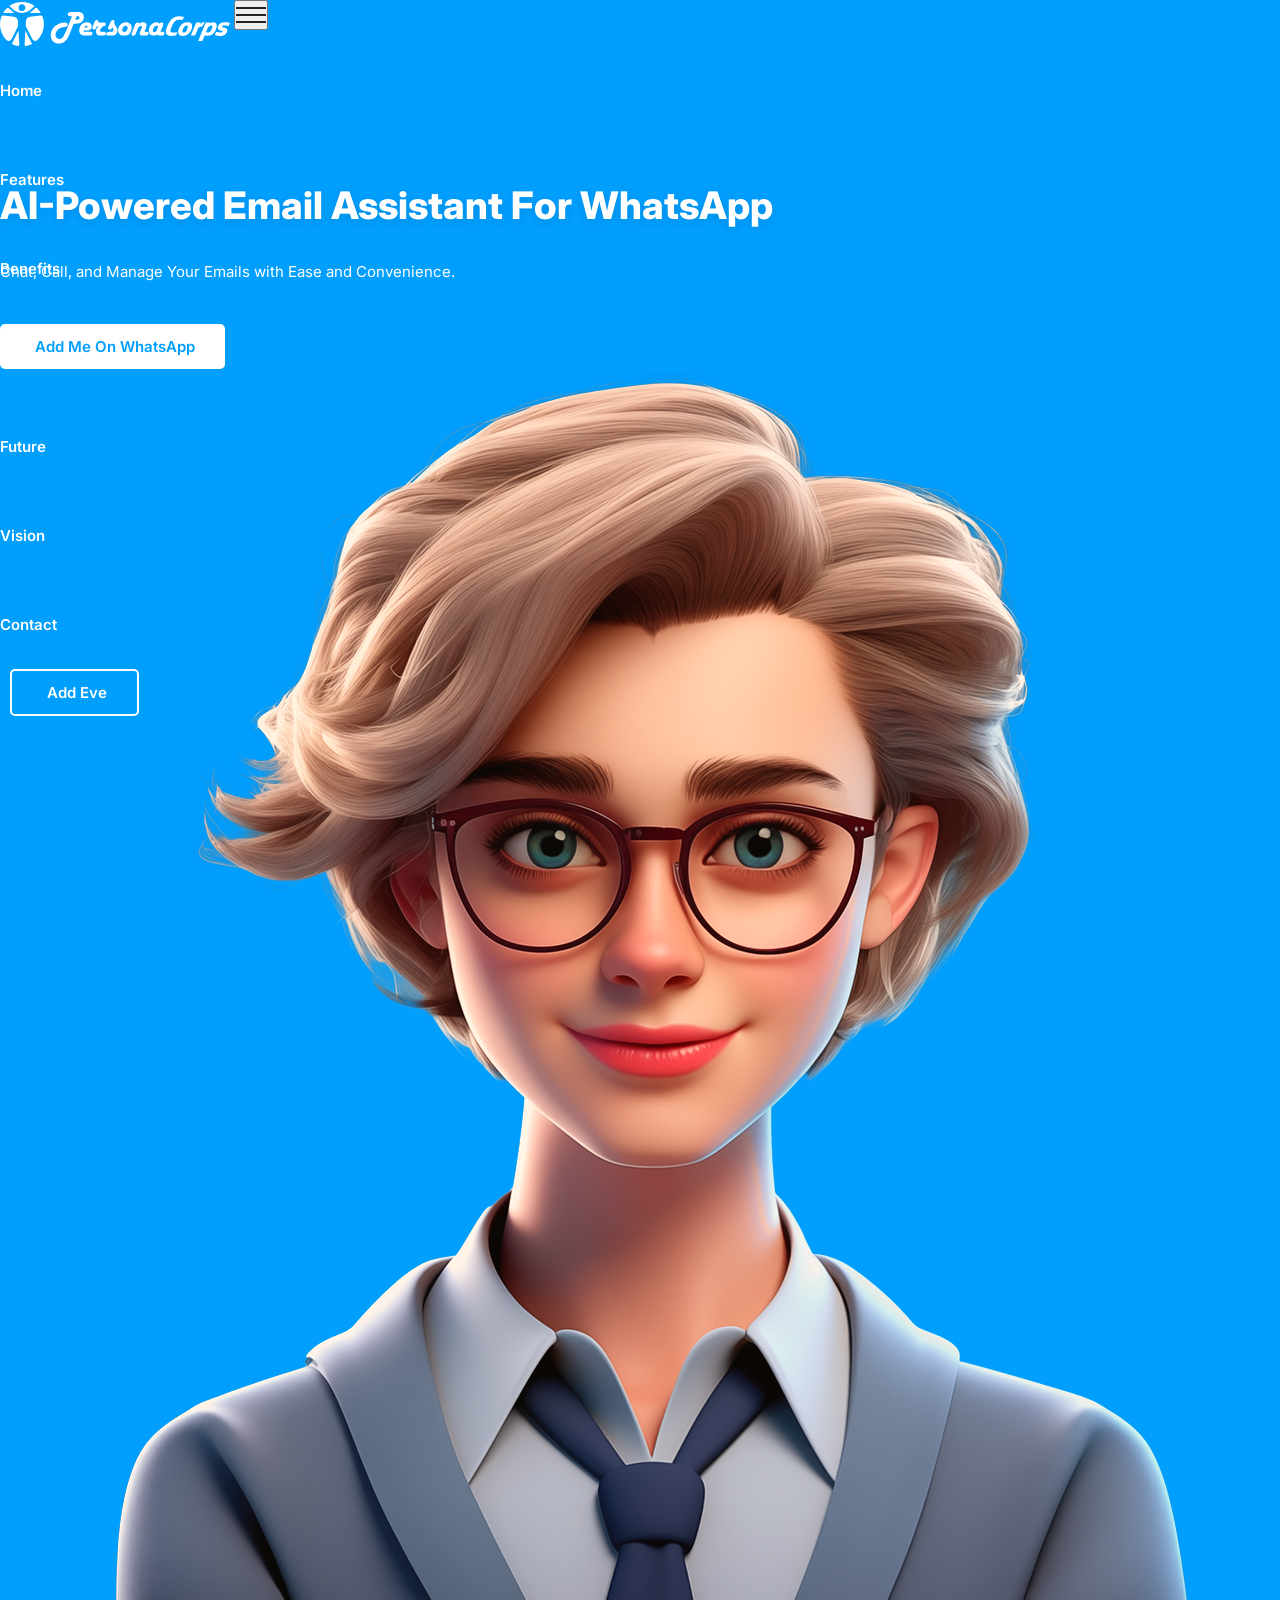
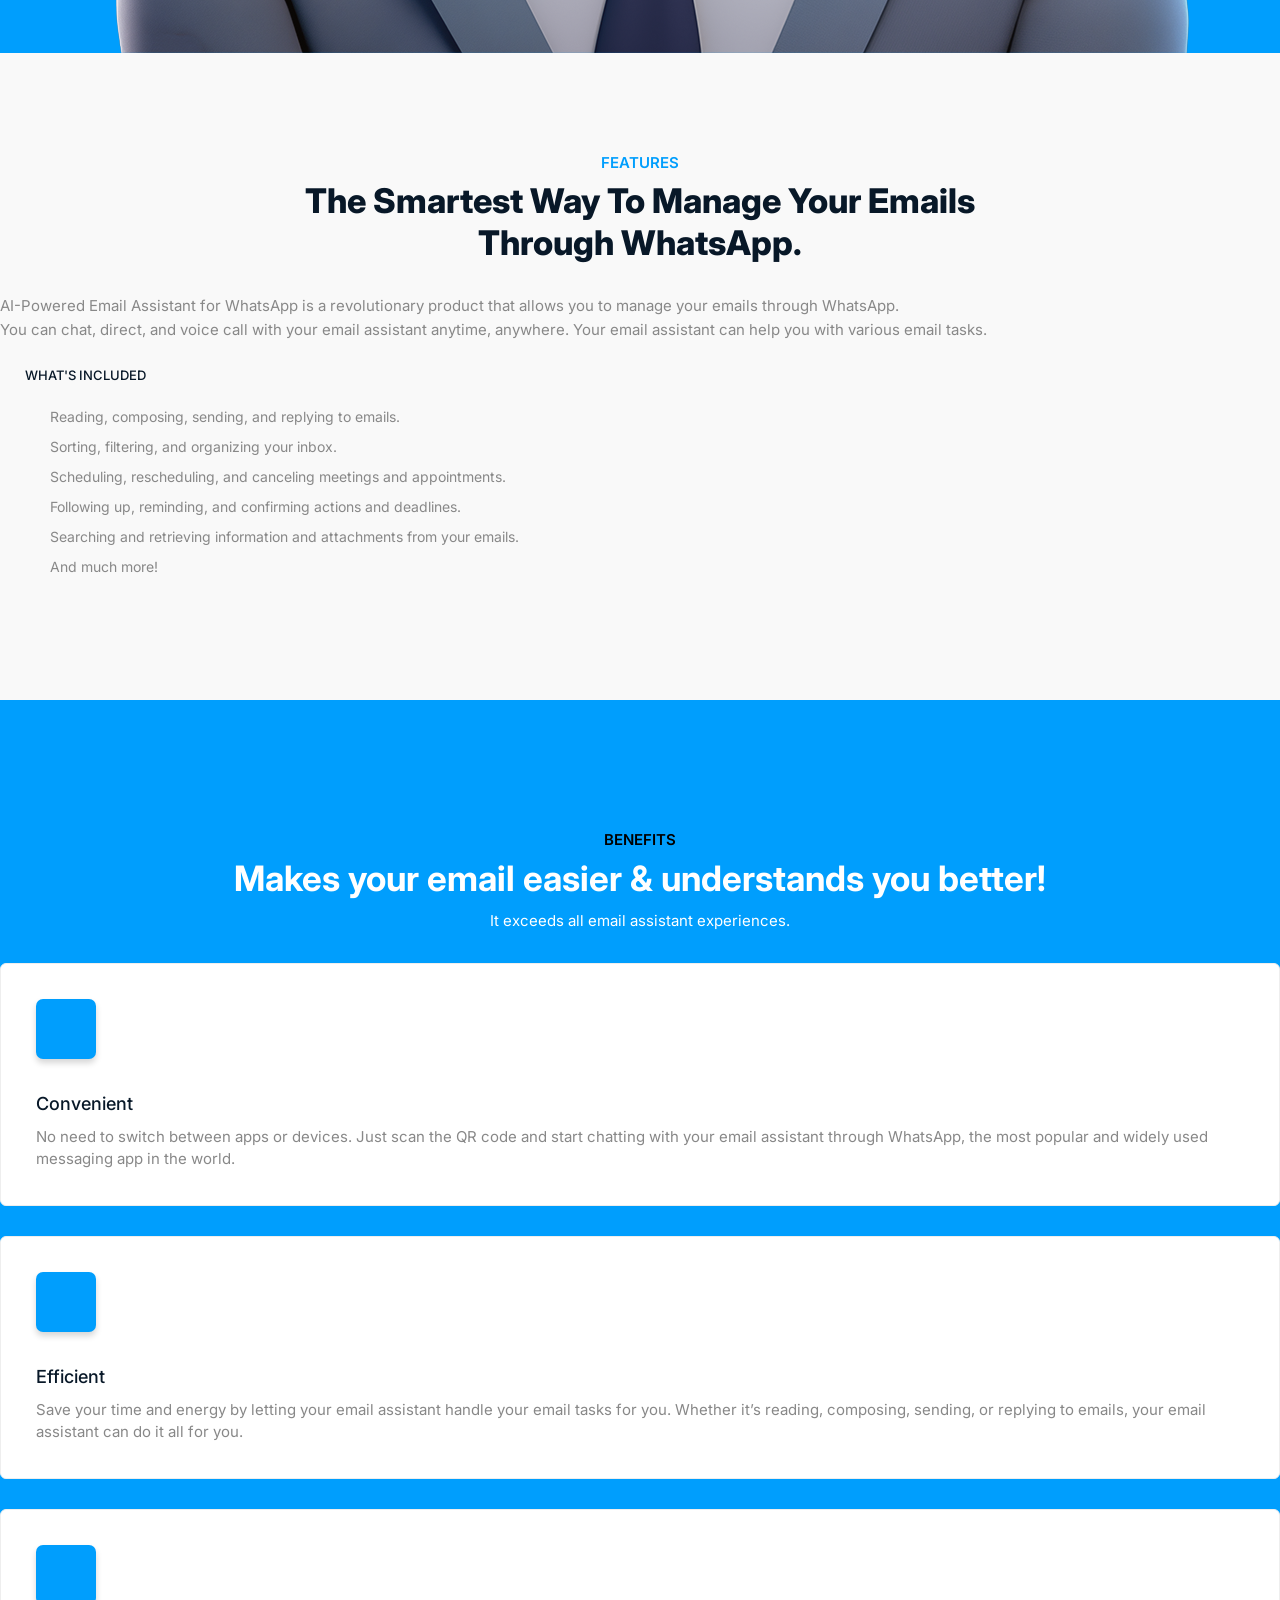
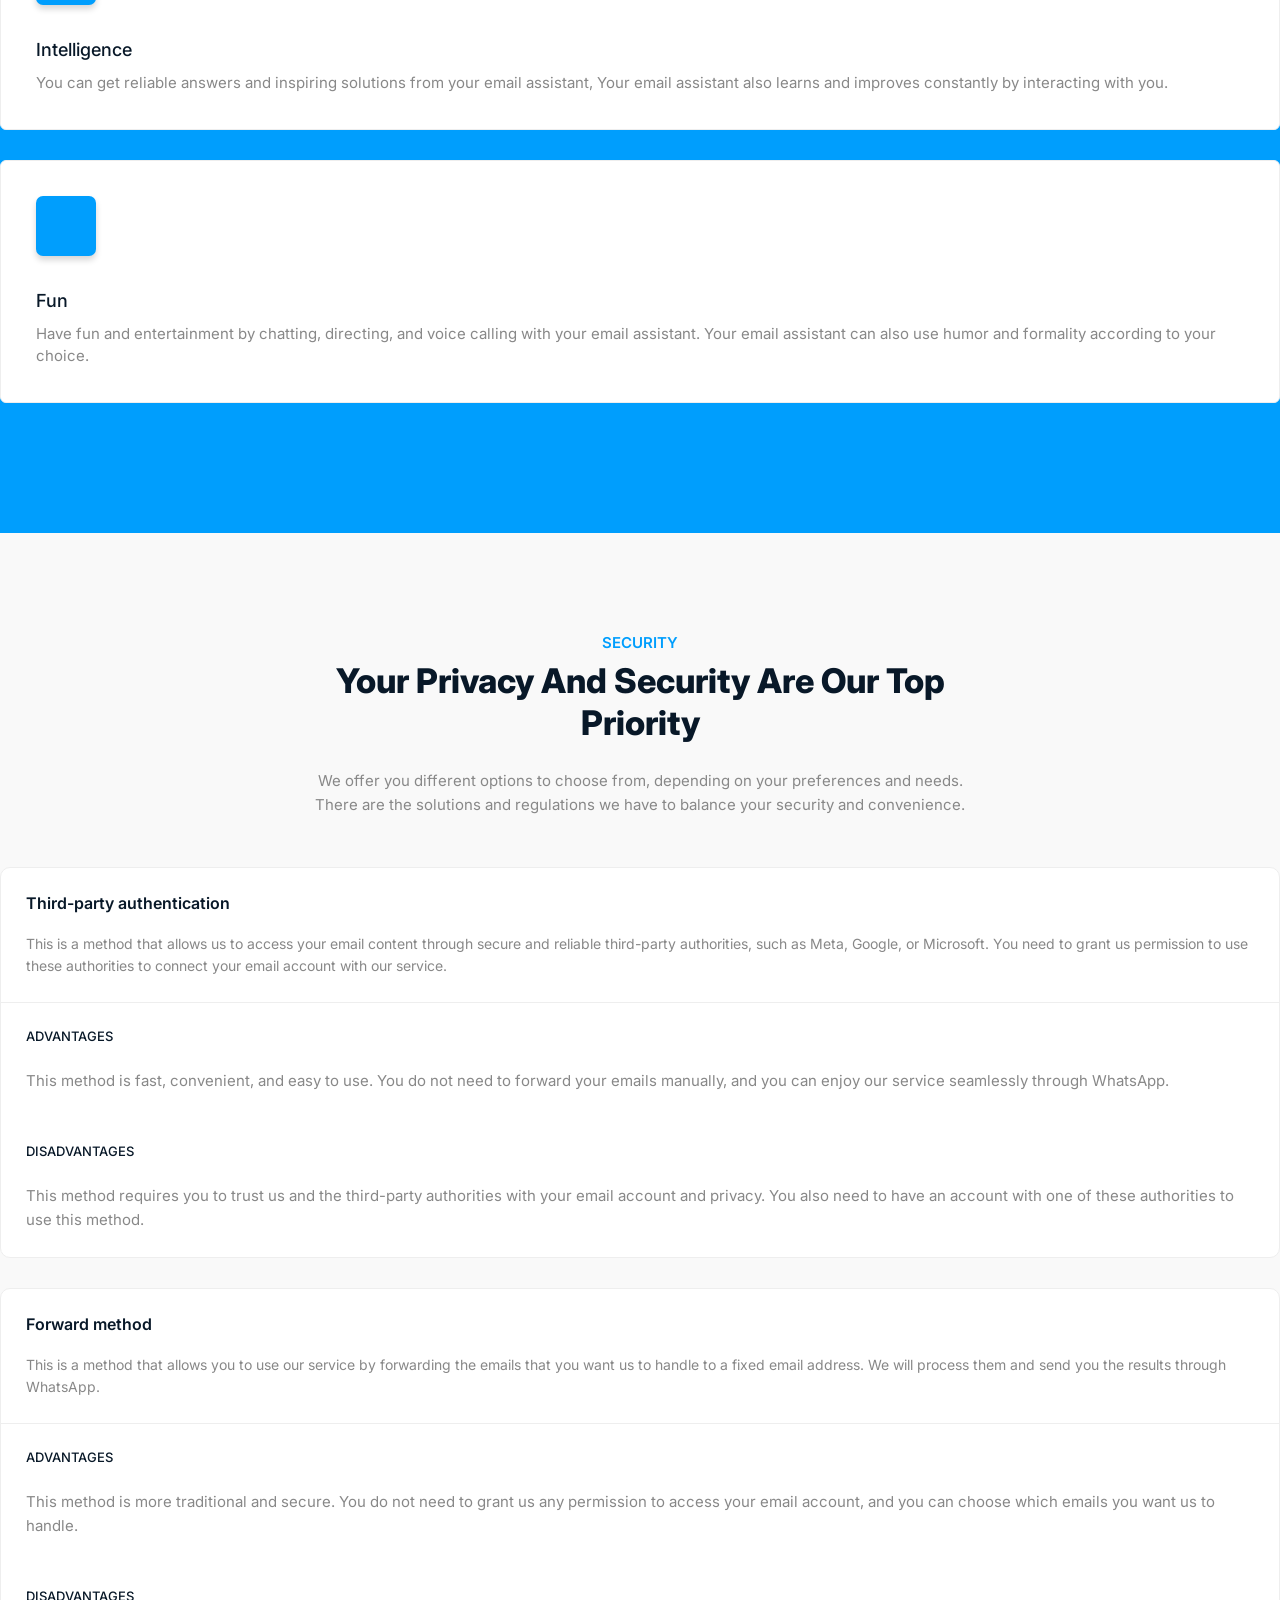
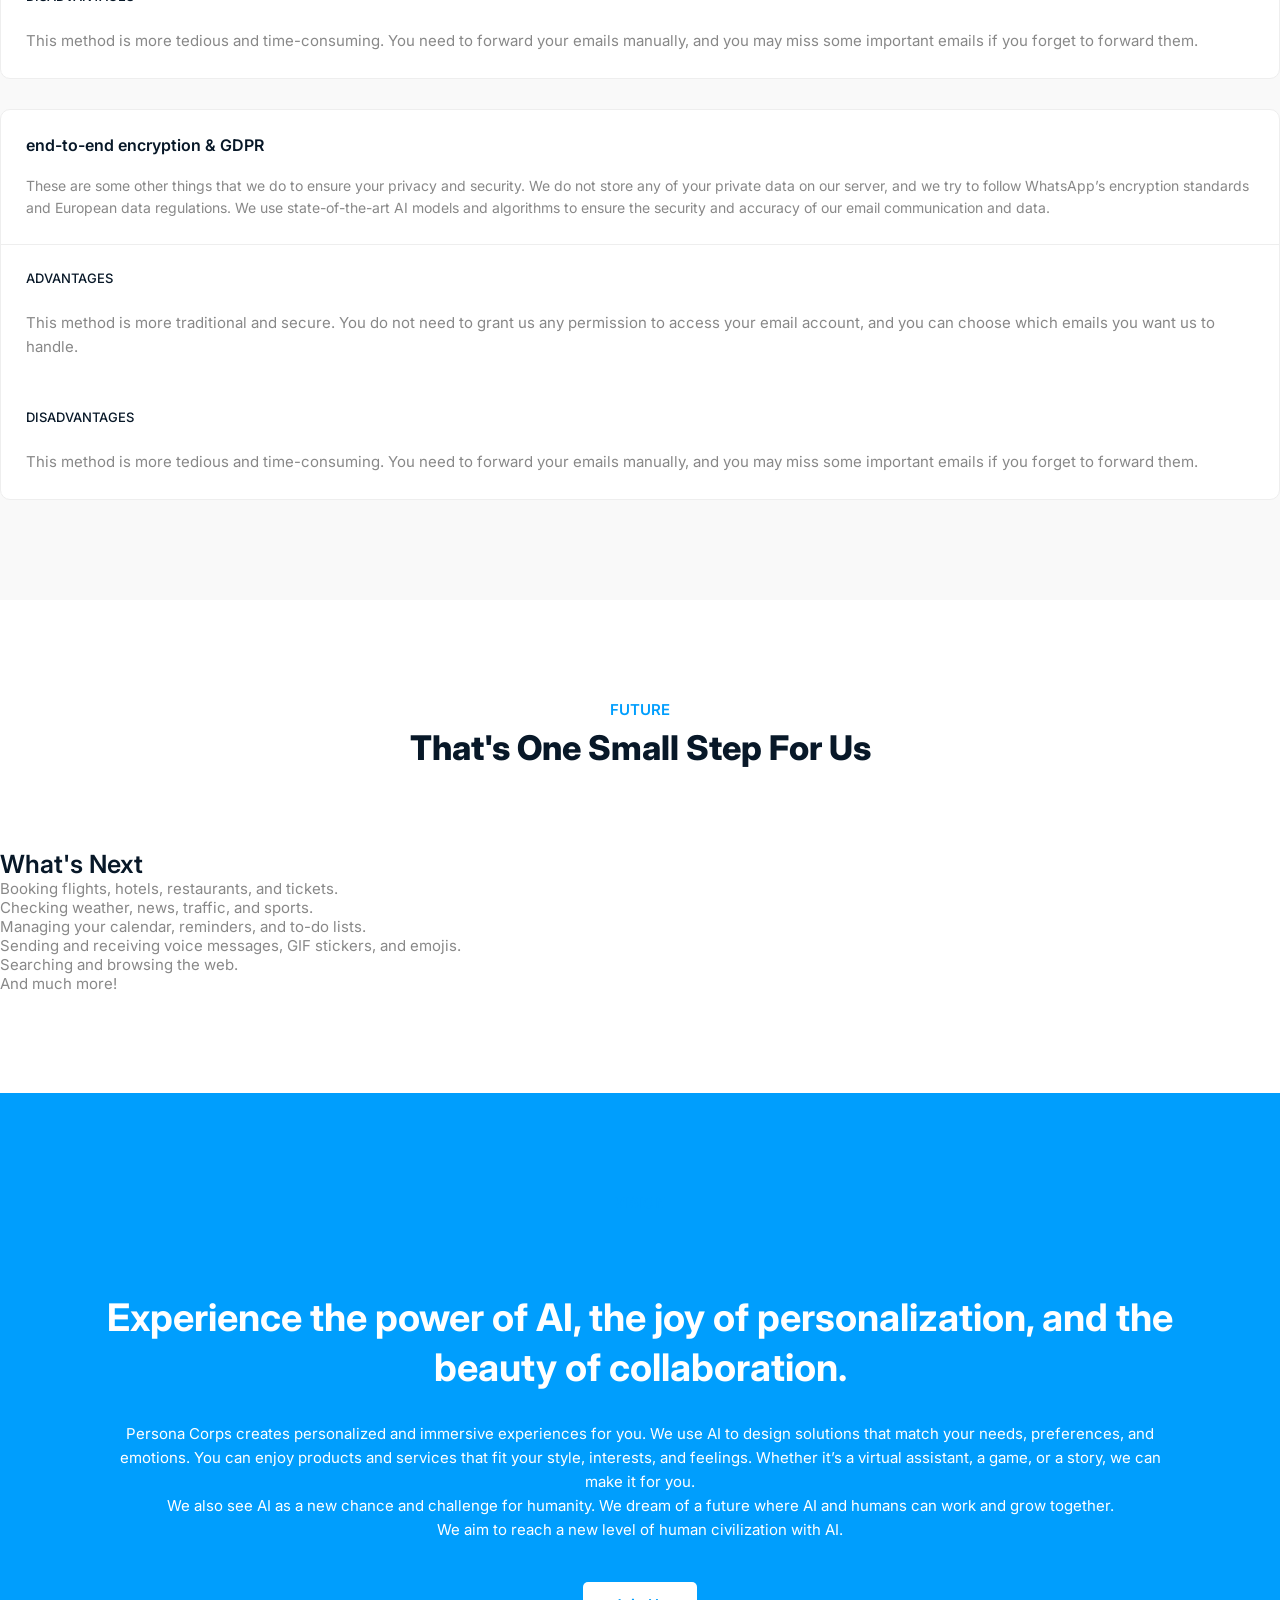
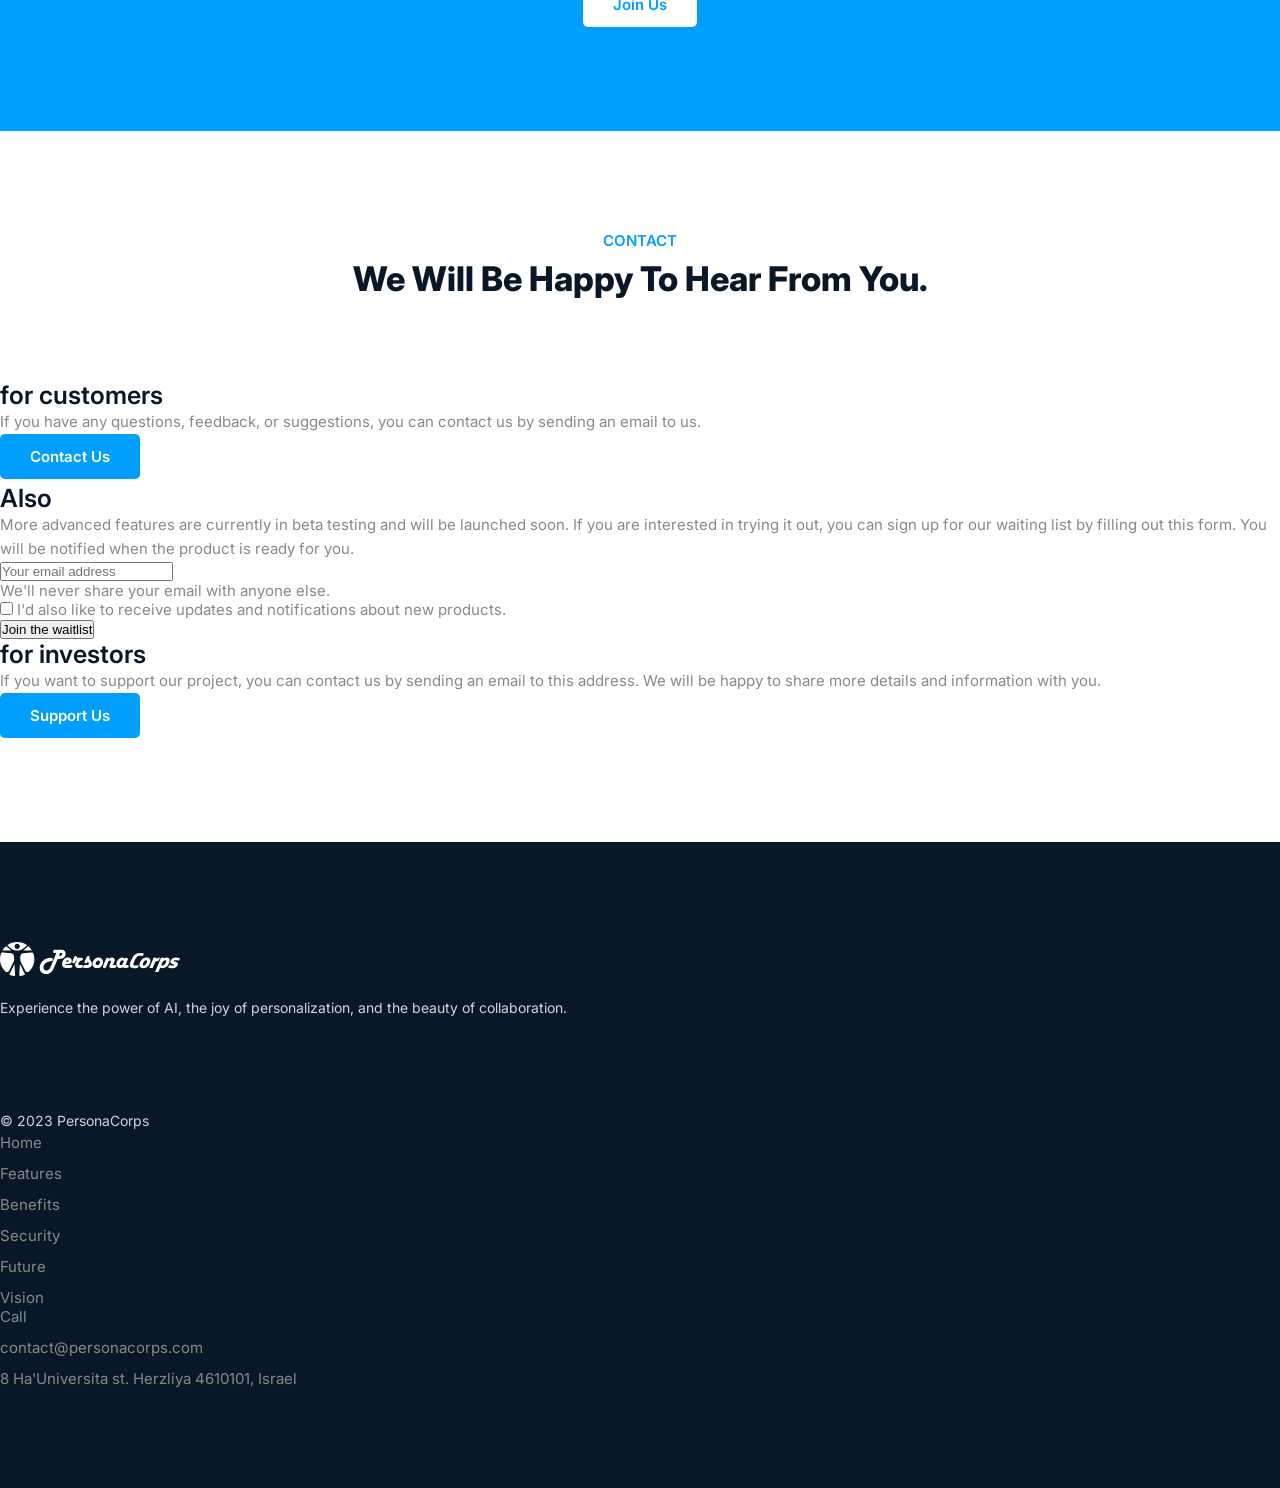
==== commit dc689fe5: "finish structure&text content of webpage" ====
--- a/site/index.html
+++ b/site/index.html
@@ -4,7 +4,7 @@
 <head>
     <meta charset="utf-8" />
     <meta http-equiv="x-ua-compatible" content="ie=edge" />
-    <title>PersonaCorps - Creative Landing Page HTML Template.</title>
+    <title>PersonaCorps - AI for WhatsApp Emails</title>
     <meta name="description" content="" />
     <meta name="viewport" content="width=device-width, initial-scale=1" />
     <link rel="shortcut icon" type="image/x-icon" href="assets/images/favicon.svg" />
@@ -68,26 +68,16 @@
                                             aria-label="Toggle navigation">Features</a>
                                     </li>
                                     <li class="nav-item">
-                                        <a href="javascript:void(0)" aria-label="Toggle navigation">Overview</a>
-                                    </li>
-                                    <li class="nav-item">
-                                        <a href="#pricing" class="page-scroll"
-                                            aria-label="Toggle navigation">Pricing</a>
-                                    </li>
-                                    <li class="nav-item">
-                                        <a href="javascript:void(0)" aria-label="Toggle navigation">Team</a>
-                                    </li>
-                                    <li class="nav-item">
-                                        <a class="dd-menu collapsed" href="javascript:void(0)" data-bs-toggle="collapse"
-                                            data-bs-target="#submenu-1-4" aria-controls="navbarSupportedContent"
-                                            aria-expanded="false" aria-label="Toggle navigation">Blog</a>
-                                        <ul class="sub-menu collapse" id="submenu-1-4">
-                                            <li class="nav-item"><a href="javascript:void(0)">Blog Grid Sidebar</a>
-                                            </li>
-                                            <li class="nav-item"><a href="javascript:void(0)">Blog Single</a></li>
-                                            <li class="nav-item"><a href="javascript:void(0)">Blog Single
-                                                    Sibebar</a></li>
-                                        </ul>
+                                        <a href="#benefits" aria-label="Toggle navigation">Benefits</a>
+                                    </li>
+                                    <li class="nav-item">
+                                        <a href="#security" aria-label="Toggle navigation">Security</a>
+                                    </li>
+                                    <li class="nav-item">
+                                        <a href="#pricing" aria-label="Toggle navigation">Future</a>
+                                    </li>
+                                    <li class="nav-item">
+                                        <a href="javascript:void(0)" aria-label="Toggle navigation">Vision</a>
                                     </li>
                                     <li class="nav-item">
                                         <a href="javascript:void(0)" aria-label="Toggle navigation">Contact</a>
@@ -95,7 +85,7 @@
                                 </ul>
                             </div> <!-- navbar collapse -->
                             <div class="button add-list-button">
-                                <a href="javascript:void(0)" class="btn"><i class="lni lni-whatsapp"></i>WhatsApp Account</a>
+                                <a href="javascript:void(0)" class="btn"><i class="lni lni-whatsapp"></i><span d-none d-lg-block>Add Eve</span></a>
                             </div>
                         </nav>
                         <!-- End Navbar -->
@@ -110,13 +100,12 @@
     <section id="home" class="hero-area">
         <div class="container">
             <div class="row align-items-center">
-                <div class="col-lg-5 col-md-12 col-12">
+                <div class="col-lg-3 col-md-12 col-12">
                     <div class="hero-content">
-                        <h1 class="wow fadeInLeft" data-wow-delay=".4s">Your WhatsApp helper who makes your email easier and understands you better!</h1>
-                        <p class="wow fadeInLeft" data-wow-delay=".6s">From open source to pro services, Piqes helps you
-                            to build, deploy, test, and monitor apps.</p>
+                        <h1 class="wow fadeInLeft" data-wow-delay=".4s">AI-Powered Email Assistant for WhatsApp</h1>
+                        <p class="wow fadeInLeft" data-wow-delay=".6s">Chat, Call, and Manage Your Emails with Ease and Convenience.</p>
                         <div class="button wow fadeInLeft" data-wow-delay=".8s">
-                            <a href="javascript:void(0)" class="btn btn-success"><i class="lni lni-whatsapp"></i>WhatsApp Account</a>
+                            <a href="javascript:void(0)" class="btn btn-success"><i class="lni lni-whatsapp"></i>Add me on WhatsApp</a>
                         </div>
                     </div>
                 </div>
@@ -125,6 +114,7 @@
                         <img src="assets/images/hero/phone.png" alt="#">
                     </div>
                 </div>
+                <div class="col-lg-2 col-md-12 col-12"></div>
             </div>
         </div>
     </section>
@@ -137,280 +127,294 @@
                 <div class="col-12">
                     <div class="section-title">
                         <h3 class="wow zoomIn" data-wow-delay=".2s">Features</h3>
-                        <h2 class="wow fadeInUp" data-wow-delay=".4s">Your Experience Gets Better And Better Over Time.
+                        <h2 class="wow fadeInUp" data-wow-delay=".4s">The smartest way to manage your emails through WhatsApp.
                         </h2>
-                        <p class="wow fadeInUp" data-wow-delay=".6s">There are many variations of passages of Lorem
-                            Ipsum available, but the majority have suffered alteration in some form.</p>
-                    </div>
-                </div>
-            </div>
-            <div class="row">
-                <div class="col-lg-4 col-md-6 col-12">
+                        <p class="wow fadeInUp" data-wow-delay=".6s"></p>
+                    </div>
+                </div>
+            </div>
+            <div class="row">
+                <div class="col-md-6 col-12">
+                    <p>AI-Powered Email Assistant for WhatsApp is a revolutionary product that allows you to manage your emails through WhatsApp.</p>
+                    <p>You can chat, direct, and voice call with your email assistant anytime, anywhere. Your email assistant can help you with various email tasks.</p>
+                </div>
+                <div class="col-md-6 col-12">
+                    <div class="table-content">
+                            <h4 class="middle-title">What's Included</h4>
+                            <!-- Table List -->
+                            <ul class="table-list">
+                                <li><i class="lni lni-checkmark-circle"></i> Reading, composing, sending, and replying to emails.</li>
+                                <li><i class="lni lni-checkmark-circle"></i> Sorting, filtering, and organizing your inbox.</li>
+                                <li><i class="lni lni-checkmark-circle"></i> Scheduling, rescheduling, and canceling meetings and appointments.</li>
+                                <li><i class="lni lni-checkmark-circle"></i> Following up, reminding, and confirming actions and deadlines.</li>
+                                <li><i class="lni lni-checkmark-circle"></i> Searching and retrieving information and attachments from your emails.</li>
+                                <li><i class="lni lni-checkmark-circle"></i> And much more!</li>
+                            </ul>
+                            <!-- End Table List -->
+                    </div>
+                </div>
+            </div>
+        </div>
+    </section>
+    <!-- End Features Area -->
+
+    <!-- Start Benefits Area -->
+    <section id="benefits" class="benefits section">
+        <div class="container">
+            <div class="row">
+                <div class="col-lg-10 offset-lg-1 col-md-12 col-12">
+                    <div class="title">
+                        <h3 class="wow zoomIn" data-wow-delay=".2s">Benefits</h3>
+                        <h2>Makes your email easier &amp; understands you better!</h2>
+                        <p>It exceeds all email assistant experiences.</p>
+                    </div>
+                </div>
+            </div>
+            <div class="row">
+                
+                <div class="col-lg-6 col-12">
                     <!-- Start Single Feature -->
                     <div class="single-feature wow fadeInUp" data-wow-delay=".2s">
-                        <i class="lni lni-cloud-upload"></i>
-                        <h3>Push to Deploy</h3>
-                        <p>It is a long established fact that a reader will be distracted by the readable content of a
-                            page at its layout.</p>
+                        <i class="lni lni-coffee-cup"></i>
+                        <h3>Convenient</h3>
+                        <p>No need to switch between apps or devices. Just scan the QR code and start chatting with your email assistant through WhatsApp, the most popular and widely used messaging app in the world.</p>
                     </div>
                     <!-- End Single Feature -->
                 </div>
-                <div class="col-lg-4 col-md-6 col-12">
+                <div class="col-lg-6 col-12">
                     <!-- Start Single Feature -->
                     <div class="single-feature wow fadeInUp" data-wow-delay=".4s">
-                        <i class="lni lni-lock"></i>
-                        <h3>SSL Certificates</h3>
-                        <p>It is a long established fact that a reader will be distracted by the readable content of a
-                            page at its layout.</p>
+                        <i class="lni lni-timer"></i>
+                        <h3>Efficient</h3>
+                        <p>Save your time and energy by letting your email assistant handle your email tasks for you. Whether it’s reading, composing, sending, or replying to emails, your email assistant can do it all for you.</p>
                     </div>
                     <!-- End Single Feature -->
                 </div>
-                <div class="col-lg-4 col-md-6 col-12">
+                <div class="col-lg-6 col-12">
                     <!-- Start Single Feature -->
                     <div class="single-feature wow fadeInUp" data-wow-delay=".6s">
-                        <i class="lni lni-reload"></i>
-                        <h3>Simple Queues</h3>
-                        <p>It is a long established fact that a reader will be distracted by the readable content of a
-                            page at its layout.</p>
+                        <i class="lni lni-angellist"></i>
+                        <h3>Intelligence</h3>
+                        <p>You can get reliable answers and inspiring solutions from your email assistant, Your email assistant also learns and improves constantly by interacting with you.</p>
                     </div>
                     <!-- End Single Feature -->
                 </div>
-                <div class="col-lg-4 col-md-6 col-12">
+                <div class="col-lg-6 col-12">
                     <!-- Start Single Feature -->
                     <div class="single-feature wow fadeInUp" data-wow-delay=".2s">
-                        <i class="lni lni-shield"></i>
-                        <h3>Advanced Security</h3>
-                        <p>It is a long established fact that a reader will be distracted by the readable content of a
-                            page at its layout.</p>
+                        <i class="lni lni-emoji-friendly"></i>
+                        <h3>Fun</h3>
+                        <p>Have fun and entertainment by chatting, directing, and voice calling with your email assistant. Your email assistant can also use humor and formality according to your choice.</p>
                     </div>
                     <!-- End Single Feature -->
                 </div>
-                <div class="col-lg-4 col-md-6 col-12">
-                    <!-- Start Single Feature -->
-                    <div class="single-feature wow fadeInUp" data-wow-delay=".4s">
-                        <i class="lni lni-cog"></i>
-                        <h3>Powerful API</h3>
-                        <p>It is a long established fact that a reader will be distracted by the readable content of a
-                            page at its layout.</p>
-                    </div>
-                    <!-- End Single Feature -->
-                </div>
-                <div class="col-lg-4 col-md-6 col-12">
-                    <!-- Start Single Feature -->
-                    <div class="single-feature wow fadeInUp" data-wow-delay=".6s">
-                        <i class="lni lni-layers"></i>
-                        <h3>Database Backups</h3>
-                        <p>It is a long established fact that a reader will be distracted by the readable content of a
-                            page at its layout.</p>
-                    </div>
-                    <!-- End Single Feature -->
-                </div>
-            </div>
-        </div>
-    </section>
-    <!-- End Features Area -->
-
-    <!-- Start Achievement Area -->
-    <section class="our-achievement section">
-        <div class="container">
-            <div class="row">
-                <div class="col-lg-10 offset-lg-1 col-md-12 col-12">
-                    <div class="title">
-                        <h2>Trusted by developers from over 80 planets</h2>
-                        <p>There are many variations of passages of Lorem Ipsum available, but the majority.</p>
-                    </div>
-                </div>
-            </div>
-            <div class="row">
-                <div class="col-lg-8 offset-lg-2 col-md-12 col-12">
-                    <div class="row">
-                        <div class="col-lg-4 col-md-4 col-12">
-                            <div class="single-achievement wow fadeInUp" data-wow-delay=".2s">
-                                <h3 class="counter"><span id="secondo1" class="countup" cup-end="100">100</span>%</h3>
-                                <p>satisfaction</p>
-                            </div>
-                        </div>
-                        <div class="col-lg-4 col-md-4 col-12">
-                            <div class="single-achievement wow fadeInUp" data-wow-delay=".4s">
-                                <h3 class="counter"><span id="secondo2" class="countup" cup-end="120">120</span>K</h3>
-                                <p>Happy Users</p>
-                            </div>
-                        </div>
-                        <div class="col-lg-4 col-md-4 col-12">
-                            <div class="single-achievement wow fadeInUp" data-wow-delay=".6s">
-                                <h3 class="counter"><span id="secondo3" class="countup" cup-end="125">125</span>k+</h3>
-                                <p>Downloads</p>
-                            </div>
-                        </div>
-                    </div>
-                </div>
+            
             </div>
         </div>
     </section>
     <!-- End Achievement Area -->
 
-    <!-- Start Pricing Table Area -->
-    <section id="pricing" class="pricing-table section">
+    <!-- Start Security Area -->
+    <section id="security" class="pricing-table section">
         <div class="container">
             <div class="row">
                 <div class="col-12">
                     <div class="section-title">
-                        <h3 class="wow zoomIn" data-wow-delay=".2s">pricing</h3>
-                        <h2 class="wow fadeInUp" data-wow-delay=".4s">Pricing Plan</h2>
-                        <p class="wow fadeInUp" data-wow-delay=".6s">There are many variations of passages of Lorem
-                            Ipsum available, but the majority have suffered alteration in some form.</p>
-                    </div>
-                </div>
-            </div>
-            <div class="row">
-                <div class="col-lg-3 col-md-6 col-12">
+                        <h3 class="wow zoomIn" data-wow-delay=".2s">Security</h3>
+                        <h2 class="wow fadeInUp" data-wow-delay=".4s">Your privacy and security are our top priority</h2>
+                        <p class="wow fadeInUp" data-wow-delay=".6s">We offer you different options to choose from, depending on your preferences and needs. There are the solutions and regulations we have to balance your security and convenience.</p>
+                    </div>
+                </div>
+            </div>
+            <div class="row">
+                <div class="col-md-4 col-12">
                     <!-- Single Table -->
                     <div class="single-table wow fadeInUp" data-wow-delay=".2s">
                         <!-- Table Head -->
                         <div class="table-head">
-                            <h4 class="title">Hobby</h4>
-                            <p>All the basics for starting a new business</p>
-                            <div class="price">
-                                <h2 class="amount">$12<span class="duration">/mo</span></h2>
-                            </div>
-                            <div class="button">
-                                <a href="javascript:void(0)" class="btn">Buy Hobby</a>
-                            </div>
+                            <h4 class="title">Third-party authentication</h4>
+                            <p>This is a method that allows us to access your email content through secure and reliable third-party authorities, such as Meta, Google, or Microsoft. You need to grant us permission to use these authorities to connect your email account with our service.</p>
                         </div>
                         <!-- End Table Head -->
                         <!-- Start Table Content -->
                         <div class="table-content">
-                            <h4 class="middle-title">What's Included</h4>
-                            <!-- Table List -->
-                            <ul class="table-list">
-                                <li><i class="lni lni-checkmark-circle"></i> Cras justo odio.</li>
-                                <li><i class="lni lni-checkmark-circle"></i> Dapibus ac facilisis in.</li>
-                                <li><i class="lni lni-checkmark-circle"></i> Morbi leo risus.</li>
-                                <li><i class="lni lni-checkmark-circle"></i> Potenti felis, in cras ligula.</li>
-                            </ul>
-                            <!-- End Table List -->
+                            <h4 class="middle-title">Advantages</h4>
+                                <p><i class="lni lni-checkmark-circle"></i> This method is fast, convenient, and easy to use. You do not need to forward your emails manually, and you can enjoy our service seamlessly through WhatsApp.</p>
+                        </div>
+                        <!-- End Table Content -->
+                        <!-- Start Table Content -->
+                        <div class="table-content">
+                            <h4 class="middle-title">Disadvantages</h4>
+                                <p><i class="lni lni-checkmark-circle"></i>This method requires you to trust us and the third-party authorities with your email account and privacy. You also need to have an account with one of these authorities to use this method.</p>
                         </div>
                         <!-- End Table Content -->
                     </div>
                     <!-- End Single Table-->
                 </div>
-                <div class="col-lg-3 col-md-6 col-12">
+                <div class="col-md-4 col-12">
                     <!-- Single Table -->
                     <div class="single-table wow fadeInUp" data-wow-delay=".4s">
                         <!-- Table Head -->
                         <div class="table-head">
-                            <h4 class="title">Freelancer</h4>
-                            <p>All the basics for starting a new business</p>
-                            <div class="price">
-                                <h2 class="amount">$24<span class="duration">/mo</span></h2>
-                            </div>
-                            <div class="button">
-                                <a href="javascript:void(0)" class="btn">Buy Freelancer</a>
-                            </div>
+                            <h4 class="title">Forward method</h4>
+                            <p>This is a method that allows you to use our service by forwarding the emails that you want us to handle to a fixed email address. We will process them and send you the results through WhatsApp.</p>
                         </div>
                         <!-- End Table Head -->
                         <!-- Start Table Content -->
                         <div class="table-content">
-                            <h4 class="middle-title">What's Included</h4>
+                            <h4 class="middle-title">Advantages</h4>
+                                <p><i class="lni lni-checkmark-circle"></i> This method is more traditional and secure. You do not need to grant us any permission to access your email account, and you can choose which emails you want us to handle.</p>
+                        </div>
+                        <!-- End Table Content -->
+                        <!-- Start Table Content -->
+                        <div class="table-content">
+                            <h4 class="middle-title">Disadvantages</h4>
+                                <p><i class="lni lni-checkmark-circle"></i> This method is more tedious and time-consuming. You need to forward your emails manually, and you may miss some important emails if you forget to forward them.</p>
+                        </div>
+                        <!-- End Table Content -->
+                    </div>
+                    <!-- End Single Table-->
+                </div>
+                <div class="col-md-4 col-12">
+                    <!-- Single Table -->
+                    <div class="single-table wow fadeInUp" data-wow-delay=".4s">
+                        <!-- Table Head -->
+                        <div class="table-head">
+                            <h4 class="title">end-to-end encryption &amp; GDPR</h4>
+                            <p>These are some other things that we do to ensure your privacy and security. We do not store any of your private data on our server, and we try to follow WhatsApp’s encryption standards and European data regulations. We use state-of-the-art AI models and algorithms to ensure the security and accuracy of our email communication and data.</p>
+                        </div>
+                        <!-- End Table Head -->
+                        <!-- Start Table Content -->
+                        <div class="table-content">
+                            <h4 class="middle-title">Advantages</h4>
+                                <p><i class="lni lni-checkmark-circle"></i> This method is more traditional and secure. You do not need to grant us any permission to access your email account, and you can choose which emails you want us to handle.</p>
+                        </div>
+                        <!-- End Table Content -->
+                        <!-- Start Table Content -->
+                        <div class="table-content">
+                            <h4 class="middle-title">Disadvantages</h4>
+                                <p><i class="lni lni-checkmark-circle"></i> This method is more tedious and time-consuming. You need to forward your emails manually, and you may miss some important emails if you forget to forward them.</p>
+                        </div>
+                        <!-- End Table Content -->
+                    </div>
+                    <!-- End Single Table-->
+                </div>
+            </div>
+        </div>
+    </section>
+    <!--/ End Pricing Table Area -->
+    
+    <!-- Start Features Area -->
+    <section id="future" class="future section">
+        <div class="container">
+            <div class="row">
+                <div class="col-12">
+                    <div class="section-title">
+                        <h3 class="wow zoomIn" data-wow-delay=".2s">Future</h3>
+                        <h2 class="wow fadeInUp" data-wow-delay=".4s">That's one small step for us</h2>
+                    </div>
+                    <div class="table-content">
+                            <h4 class="middle-title">What's Next</h4>
                             <!-- Table List -->
                             <ul class="table-list">
-                                <li><i class="lni lni-checkmark-circle"></i> Cras justo odio.</li>
-                                <li><i class="lni lni-checkmark-circle"></i> Dapibus ac facilisis in.</li>
-                                <li><i class="lni lni-checkmark-circle"></i> Morbi leo risus.</li>
-                                <li><i class="lni lni-checkmark-circle"></i> Potenti felis, in cras ligula.</li>
+                                <li><i class="lni lni-checkmark-circle"></i> Booking flights, hotels, restaurants, and tickets.
+                                <li><i class="lni lni-checkmark-circle"></i> Checking weather, news, traffic, and sports.</li>
+                                <li><i class="lni lni-checkmark-circle"></i> Managing your calendar, reminders, and to-do lists.</li>
+                                <li><i class="lni lni-checkmark-circle"></i> Sending and receiving voice messages, GIF stickers, and emojis.</li>
+                                <li><i class="lni lni-checkmark-circle"></i> Searching and browsing the web.</li>
+                                <li><i class="lni lni-checkmark-circle"></i> And much more!</li>
                             </ul>
                             <!-- End Table List -->
-                        </div>
-                        <!-- End Table Content -->
-                    </div>
-                    <!-- End Single Table-->
-                </div>
-                <div class="col-lg-3 col-md-6 col-12">
+                    </div>
+                </div>
+            </div>
+        </div>
+    </section>
+    <!-- End Features Area -->
+
+    <!-- Start Call To Action Area -->
+    <section class="section call-action">
+        <div class="container">
+            <div class="row">
+                <div class="section-title">
+                        <h3 class="wow zoomIn" data-wow-delay=".2s">vision</h3>
+                </div>
+                <div class="col-lg-8 offset-lg-2 col-md-12 col-12">
+                    <div class="cta-content">
+                        <h2 class="wow fadeInUp" data-wow-delay=".2s">Experience the power of AI, the joy of personalization, and the beauty of collaboration.
+                        </h2>
+                        <p class="wow fadeInUp" data-wow-delay=".4s">Persona Corps creates personalized and immersive experiences for you. We use AI to design solutions that match your needs, preferences, and emotions. You can enjoy products and services that fit your style, interests, and feelings. Whether it’s a virtual assistant, a game, or a story, we can make it for you. <br />We also see AI as a new chance and challenge for humanity. We dream of a future where AI and humans can work and grow together. <br />We aim to reach a new level of human civilization with AI.</p>
+                        <div class="button wow fadeInUp" data-wow-delay=".6s">
+                            <a href="javascript:void(0)" class="btn">Join Us</a>
+                        </div>
+                    </div>
+                </div>
+            </div>
+        </div>
+    </section>
+    <!-- End Call To Action Area -->
+    
+    <!-- Start Pricing Table Area -->
+    <section id="security" class="security section">
+        <div class="container">
+            <div class="row">
+                <div class="col-12">
+                    <div class="section-title">
+                        <h3 class="wow zoomIn" data-wow-delay=".2s">contact</h3>
+                        <h2 class="wow fadeInUp" data-wow-delay=".4s">We will be happy to hear from you.</h2>
+                    </div>
+                </div>
+            </div>
+            <div class="row">
+                <div class="col-lg-8 col-md-6 col-12">
                     <!-- Single Table -->
-                    <div class="single-table wow fadeInUp" data-wow-delay=".6s">
+                    <div class="single-table wow fadeInUp" data-wow-delay=".2s">
                         <!-- Table Head -->
                         <div class="table-head">
-                            <h4 class="title">Startup</h4>
-                            <p>All the basics for starting a new business</p>
-                            <div class="price">
-                                <h2 class="amount">$32<span class="duration">/mo</span></h2>
+                            <h4 class="title">for customers</h4>
+                            <p>If you have any questions, feedback, or suggestions, you can contact us by sending an email to us.</p>
+                            <div class="button">
+                                <a href="javascript:void(0)" class="btn">Contact Us</a>
                             </div>
+                        </div>
+                        <!-- End Table Head -->
+                        <!-- Start Table Content -->
+                        <div class="table-content">
+                            <h4 class="middle-title">Also</h4>
+                            <!-- Table List -->
+                            <p>More advanced features are currently in beta testing and will be launched soon. If you are interested in trying it out, you can sign up for our waiting list by filling out this form. You will be notified when the product is ready for you.</p>
+                            <form>
+  <div class="mb-3">
+    <input type="email" class="form-control" id="exampleInputEmail1" aria-describedby="emailHelp" placeholder="Your email address">
+    <div id="emailHelp" class="form-text">We'll never share your email with anyone else.</div>
+  </div>
+  <div class="mb-3 form-check">
+    <input type="checkbox" class="form-check-input" id="exampleCheck1">
+    <label class="form-check-label" for="exampleCheck1">I'd also like to receive updates and notifications about new products.</label>
+  </div>
+  <button type="submit" class="btn btn-primary">Join the waitlist</button>
+</form>
+                            <!-- End Table List -->
+                        </div>
+                        <!-- End Table Content -->
+                    </div>
+                    <!-- End Single Table-->
+                </div>
+                <div class="col-lg-4 col-md-6 col-12">
+                    <!-- Single Table -->
+                    <div class="single-table wow fadeInUp" data-wow-delay=".4s">
+                            <h4 class="title">for investors</h4>
+                            <p>If you want to support our project, you can contact us by sending an email to this address. We will be happy to share more details and information with you.</p>
                             <div class="button">
-                                <a href="javascript:void(0)" class="btn">Buy Startup</a>
+                                <a href="javascript:void(0)" class="btn">Support Us</a>
                             </div>
-                        </div>
-                        <!-- End Table Head -->
-                        <!-- Start Table Content -->
-                        <div class="table-content">
-                            <h4 class="middle-title">What's Included</h4>
-                            <!-- Table List -->
-                            <ul class="table-list">
-                                <li><i class="lni lni-checkmark-circle"></i> Cras justo odio.</li>
-                                <li><i class="lni lni-checkmark-circle"></i> Dapibus ac facilisis in.</li>
-                                <li><i class="lni lni-checkmark-circle"></i> Morbi leo risus.</li>
-                                <li><i class="lni lni-checkmark-circle"></i> Potenti felis, in cras ligula.</li>
-                            </ul>
-                            <!-- End Table List -->
-                        </div>
-                        <!-- End Table Content -->
                     </div>
                     <!-- End Single Table-->
                 </div>
-                <div class="col-lg-3 col-md-6 col-12">
-                    <!-- Single Table -->
-                    <div class="single-table wow fadeInUp" data-wow-delay=".8s">
-                        <!-- Table Head -->
-                        <div class="table-head">
-                            <h4 class="title">Enterprise</h4>
-                            <p>All the basics for starting a new business</p>
-                            <div class="price">
-                                <h2 class="amount">$48<span class="duration">/mo</span></h2>
-                            </div>
-                            <div class="button">
-                                <a href="javascript:void(0)" class="btn">Buy Enterprise</a>
-                            </div>
-                        </div>
-                        <!-- End Table Head -->
-                        <!-- Start Table Content -->
-                        <div class="table-content">
-                            <h4 class="middle-title">What's Included</h4>
-                            <!-- Table List -->
-                            <ul class="table-list">
-                                <li><i class="lni lni-checkmark-circle"></i> Cras justo odio.</li>
-                                <li><i class="lni lni-checkmark-circle"></i> Dapibus ac facilisis in.</li>
-                                <li><i class="lni lni-checkmark-circle"></i> Morbi leo risus.</li>
-                                <li><i class="lni lni-checkmark-circle"></i> Potenti felis, in cras ligula.</li>
-                            </ul>
-                            <!-- End Table List -->
-                        </div>
-                        <!-- End Table Content -->
-                    </div>
-                    <!-- End Single Table-->
-                </div>
             </div>
         </div>
     </section>
     <!--/ End Pricing Table Area -->
-
-    <!-- Start Call To Action Area -->
-    <section class="section call-action">
-        <div class="container">
-            <div class="row">
-                <div class="col-lg-8 offset-lg-2 col-md-12 col-12">
-                    <div class="cta-content">
-                        <h2 class="wow fadeInUp" data-wow-delay=".2s">You are using free Lite <br>Version of Appvilla
-                        </h2>
-                        <p class="wow fadeInUp" data-wow-delay=".4s">Please, purchase full version of the template to
-                            get all pages, features and commercial license.</p>
-                        <div class="button wow fadeInUp" data-wow-delay=".6s">
-                            <a href="javascript:void(0)" class="btn">Purchase Now</a>
-                        </div>
-                    </div>
-                </div>
-            </div>
-        </div>
-    </section>
-    <!-- End Call To Action Area -->
 
     <!-- Start Footer Area -->
     <footer class="footer">
@@ -426,7 +430,7 @@
                                     <img src="assets/images/logo/white-logo.svg" alt="#">
                                 </a>
                             </div>
-                            <p>Making the world a better place through constructing elegant hierarchies.</p>
+                            <p>Experience the power of AI, the joy of personalization, and the beauty of collaboration.</p>
                             <ul class="social">
                                 <li><a href="javascript:void(0)"><i class="lni lni-facebook-filled"></i></a></li>
                                 <li><a href="javascript:void(0)"><i class="lni lni-twitter-original"></i></a></li>
@@ -435,8 +439,7 @@
                                 <li><a href="javascript:void(0)"><i class="lni lni-youtube"></i></a></li>
                                 <li><a href="javascript:void(0)"><i class="lni lni-pinterest"></i></a></li>
                             </ul>
-                            <p class="copyright-text">Designed and Developed by <a href="https://uideck.com/"
-                                    rel="nofollow" target="_blank">UIdeck</a>
+                            <p class="copyright-text">&copy; 2023 <a href="index.html">PersonaCorps</a>
                             </p>
                         </div>
                         <!-- End Single Widget -->
@@ -445,58 +448,23 @@
                         <div class="row">
                             <div class="col-lg-3 col-md-6 col-12">
                                 <!-- Single Widget -->
-                                <div class="single-footer f-link">
-                                    <h3>Solutions</h3>
-                                    <ul>
-                                        <li><a href="javascript:void(0)">Marketing</a></li>
-                                        <li><a href="javascript:void(0)">Analytics</a></li>
-                                        <li><a href="javascript:void(0)">Commerce</a></li>
-                                        <li><a href="javascript:void(0)">Insights</a></li>
-                                        <li><a href="javascript:void(0)">Promotion</a></li>
-                                    </ul>
-                                </div>
+                                <ul class="single-footer f-link">
+                                    <li>Home</li>
+                                    <li>Features</li>
+                                    <li>Benefits</li>
+                                    <li>Security</li>
+                                    <li>Future</li>
+                                    <li>Vision</li>
+                                </ul>
                                 <!-- End Single Widget -->
                             </div>
                             <div class="col-lg-3 col-md-6 col-12">
                                 <!-- Single Widget -->
-                                <div class="single-footer f-link">
-                                    <h3>Support</h3>
-                                    <ul>
-                                        <li><a href="javascript:void(0)">Pricing</a></li>
-                                        <li><a href="javascript:void(0)">Documentation</a></li>
-                                        <li><a href="javascript:void(0)">Guides</a></li>
-                                        <li><a href="javascript:void(0)">API Status</a></li>
-                                        <li><a href="javascript:void(0)">Live Support</a></li>
-                                    </ul>
-                                </div>
-                                <!-- End Single Widget -->
-                            </div>
-                            <div class="col-lg-3 col-md-6 col-12">
-                                <!-- Single Widget -->
-                                <div class="single-footer f-link">
-                                    <h3>Company</h3>
-                                    <ul>
-                                        <li><a href="javascript:void(0)">About Us</a></li>
-                                        <li><a href="javascript:void(0)">Our Blog</a></li>
-                                        <li><a href="javascript:void(0)">Jobs</a></li>
-                                        <li><a href="javascript:void(0)">Press</a></li>
-                                        <li><a href="javascript:void(0)">Contact Us</a></li>
-                                    </ul>
-                                </div>
-                                <!-- End Single Widget -->
-                            </div>
-                            <div class="col-lg-3 col-md-6 col-12">
-                                <!-- Single Widget -->
-                                <div class="single-footer f-link">
-                                    <h3>Legal</h3>
-                                    <ul>
-                                        <li><a href="javascript:void(0)">Terms & Conditions</a></li>
-                                        <li><a href="javascript:void(0)">Privacy Policy</a></li>
-                                        <li><a href="javascript:void(0)">Catering Services</a></li>
-                                        <li><a href="javascript:void(0)">Customer Relations</a></li>
-                                        <li><a href="javascript:void(0)">Innovation</a></li>
-                                    </ul>
-                                </div>
+                                <ul class="single-footer f-link">
+                                    <li>Call</li>
+                                    <li>contact@personacorps.com</li>
+                                    <li>8 Ha'Universita st. Herzliya 4610101, Israel</li>
+                                </ul>
                                 <!-- End Single Widget -->
                             </div>
                         </div>
--- a/site/assets/css/main.css
+++ b/site/assets/css/main.css
@@ -1038,7 +1038,7 @@
   z-index: 5;
 }
 
-.section-title h3 {
+.section-title h3, .title h3 {
   font-size: 15px;
   font-weight: 600;
   display: block;
@@ -1090,7 +1090,7 @@
     padding: 0px 10px;
     margin-bottom: 60px;
   }
-  .section-title h3 {
+  .section-title h3, .title h3{
     font-size: 14px;
   }
   .section-title h2 {
@@ -1980,7 +1980,7 @@
 .hero-area {
   position: relative;
   padding-top: 180px;
-  background-color: #009efd;
+  background: #009efd;
 }
 
 @media only screen and (min-width: 768px) and (max-width: 991px) {
@@ -2216,11 +2216,54 @@
   background-color: #f9f9f9;
 }
 
+
 .features .section-title {
   margin-bottom: 30px;
 }
 
-.features .single-feature {
+.features .table-content {
+  padding: 25px;
+}
+
+.features .table-content .middle-title {
+  font-size: 13px;
+  font-weight: 500;
+  text-transform: uppercase;
+  margin-bottom: 25px;
+}
+
+.features .table-content .table-list li {
+  position: relative;
+  padding-left: 25px;
+  font-size: 14px;
+  margin-bottom: 13px;
+}
+
+.features .table-content .table-list li:last-child {
+  margin: 0;
+}
+
+.features .table-content .table-list li i {
+  color: #009efd;
+  font-size: 14px;
+  position: absolute;
+  left: 0;
+  top: 4px;
+}
+
+
+/*======================================
+    Benefits Area CSS
+========================================*/
+.benefits {
+  background-color: #009efd;
+  text-align: center;
+  padding: 130px 0;
+}
+.benefits .title h3{
+    color: black;
+}
+.benefits .single-feature {
   text-align: left;
   padding: 35px;
   background-color: #fff;
@@ -2232,14 +2275,20 @@
   transition: all 0.5s cubic-bezier(0.68, -0.55, 0.27, 1.55) 0s;
 }
 
-.features .single-feature:hover {
+.benefits .single-feature:hover {
   -webkit-box-shadow: 0px 3px 5px #00000017;
           box-shadow: 0px 3px 5px #00000017;
   -webkit-transform: translateY(-5px);
           transform: translateY(-5px);
 }
 
-.features .single-feature i {
+.benefits .text{
+    display: inline;
+    float: left;
+    clear:none;
+}
+
+.benefits .single-feature i {
   height: 60px;
   width: 60px;
   line-height: 60px;
@@ -2254,49 +2303,40 @@
   margin-bottom: 30px;
 }
 
-.features .single-feature h3 {
+.benefits .single-feature h3 {
   font-size: 18px;
   font-weight: 500;
-  margin-bottom: 20px;
-}
-
-.features .single-feature p {
+  margin-bottom: 12px;
+}
+
+.benefits .single-feature p {
   line-height: 22px;
 }
 
-/*======================================
-    Our Achievement CSS
-========================================*/
-.our-achievement {
-  background-color: #009efd;
-  text-align: center;
-  padding: 130px 0;
-}
-
 @media only screen and (min-width: 768px) and (max-width: 991px) {
-  .our-achievement {
+  .benefits {
     padding: 80px 0;
   }
 }
 
 @media (max-width: 767px) {
-  .our-achievement {
+  .benefits {
     padding: 60px 0;
   }
 }
 
-.our-achievement .title h2 {
+.benefits .title h2 {
   color: #fff;
   font-weight: 700;
   font-size: 35px;
   margin-bottom: 10px;
 }
 
-.our-achievement .title p {
-  color: #fff;
-}
-
-.our-achievement .single-achievement {
+.benefits .title p {
+  color: #fff;
+}
+
+.benefits .single-achievement {
   margin-top: 50px;
   text-align: center;
   padding: 0px 10px;
@@ -2439,6 +2479,8 @@
   left: 0;
   top: 4px;
 }
+
+
 
 /*======================================
     Call To Action CSS
@@ -2953,3 +2995,7 @@
   color: #009efd;
   background-color: #fff;
 }
+
+
+
+
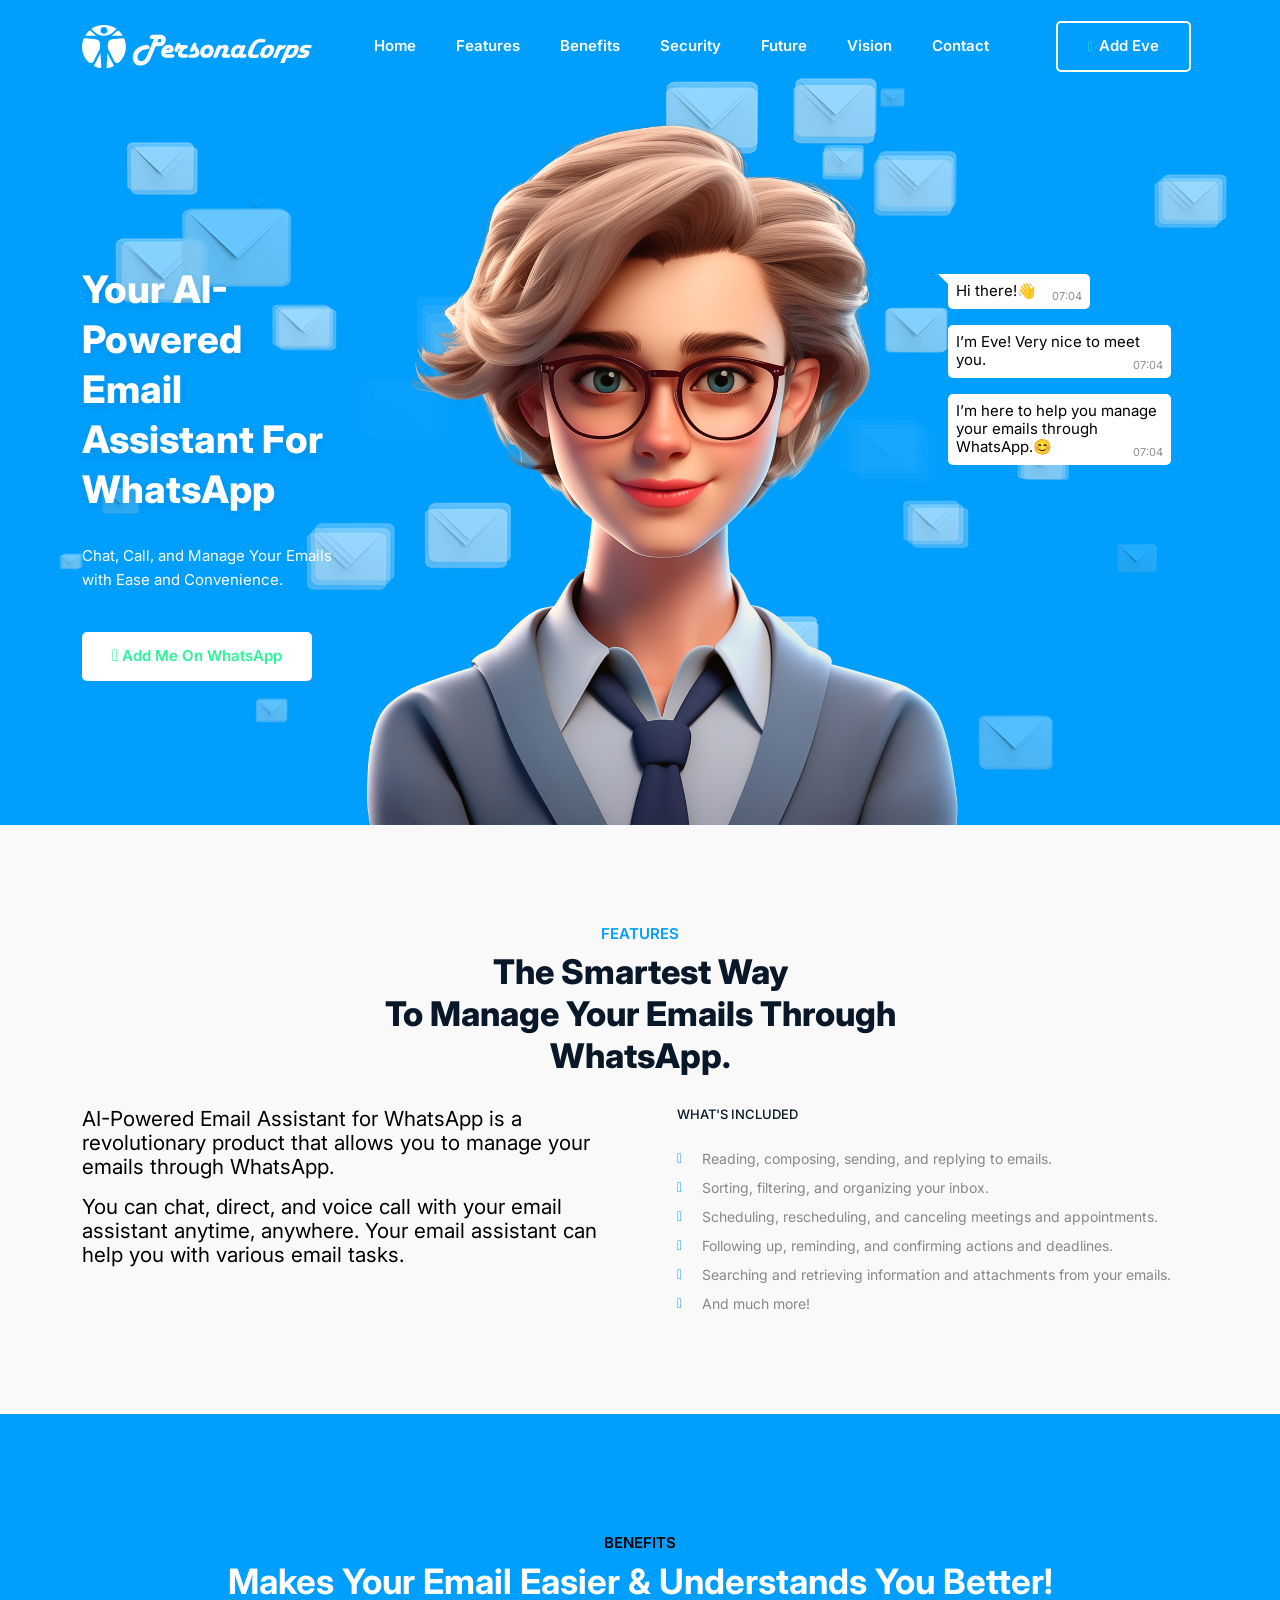
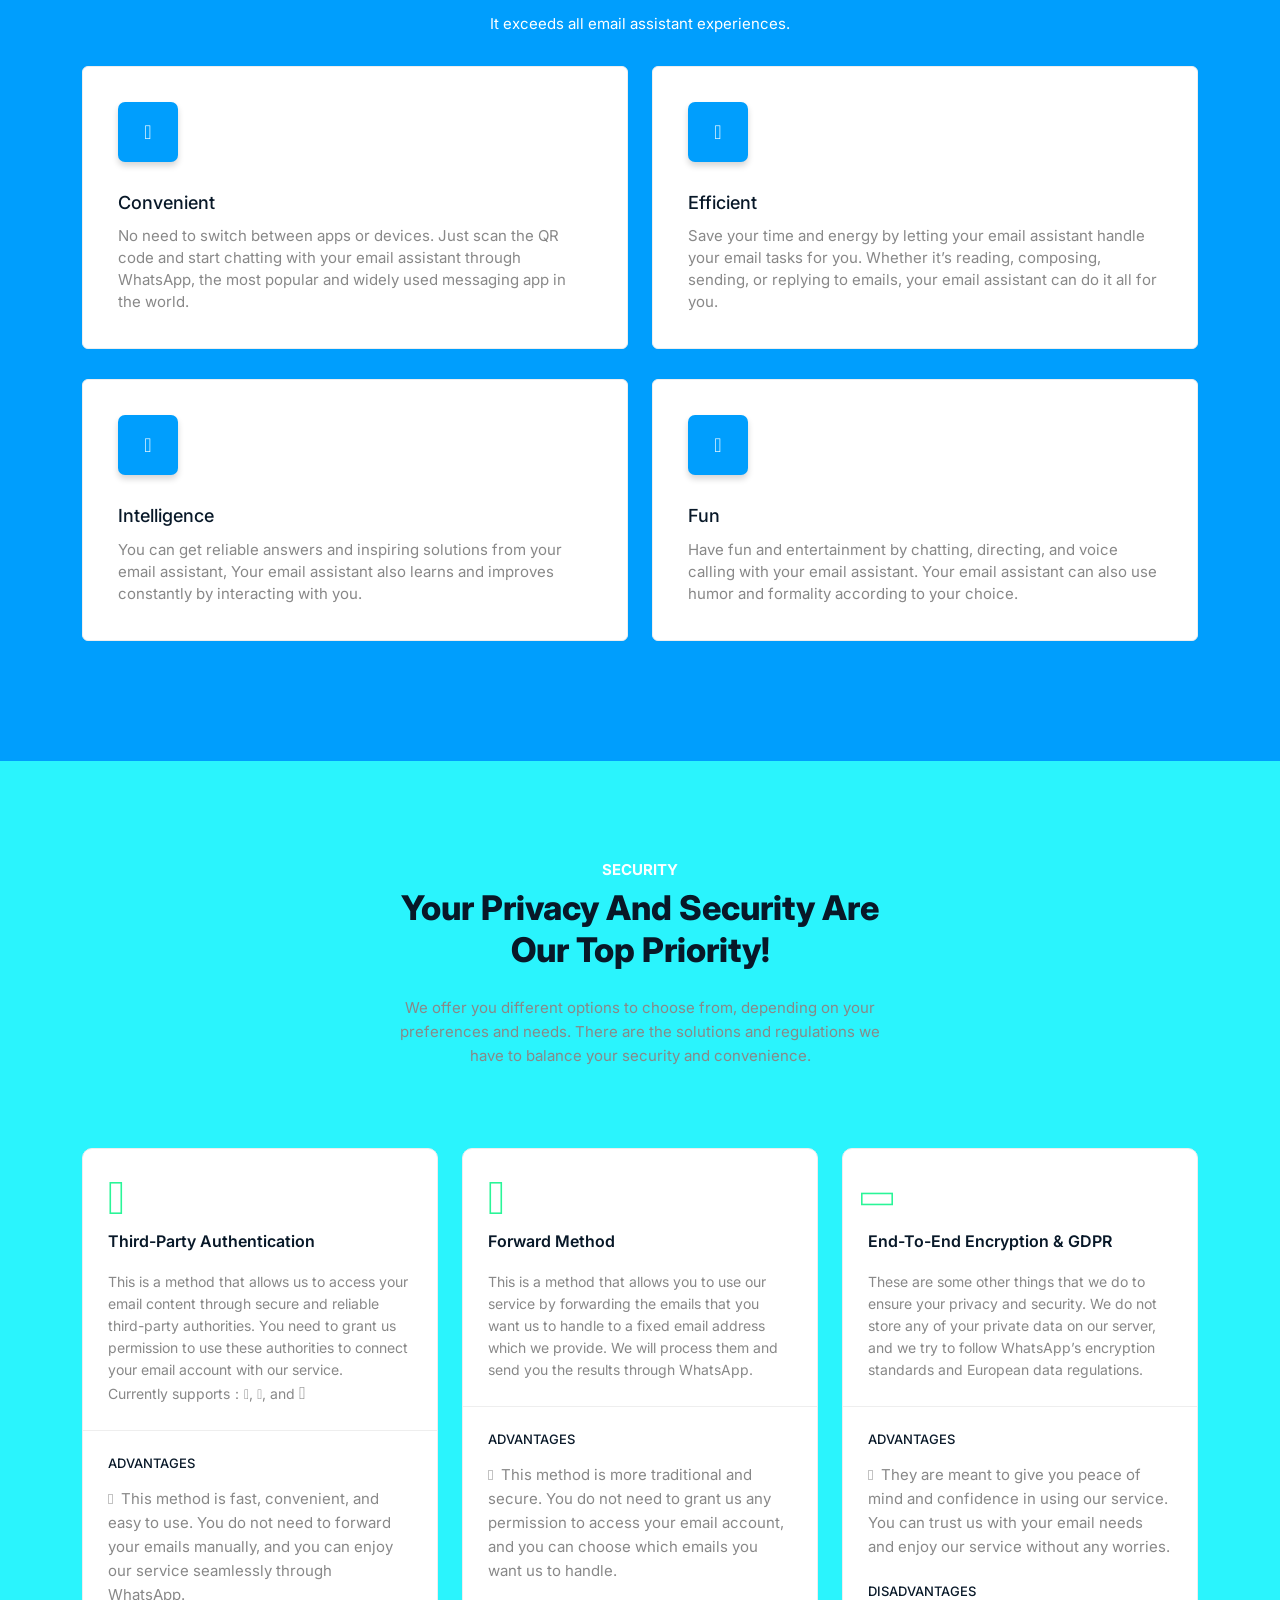
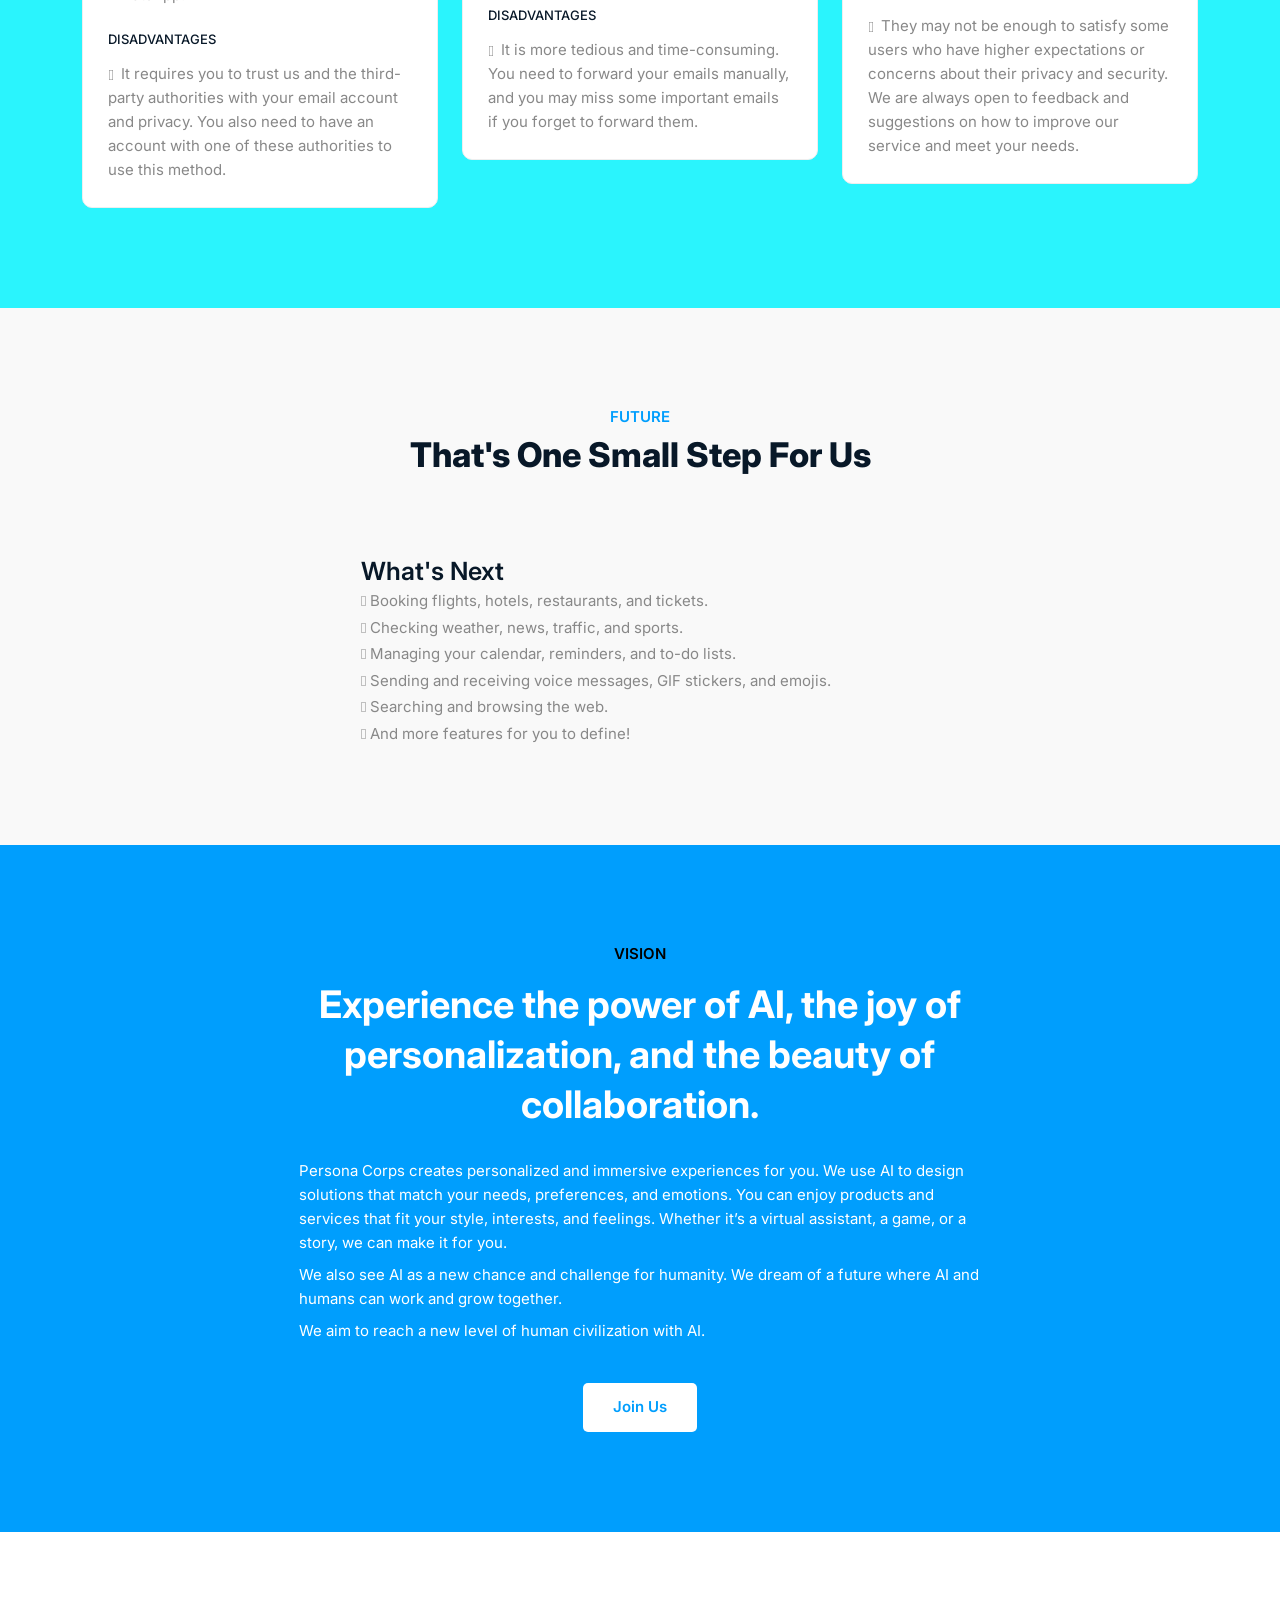
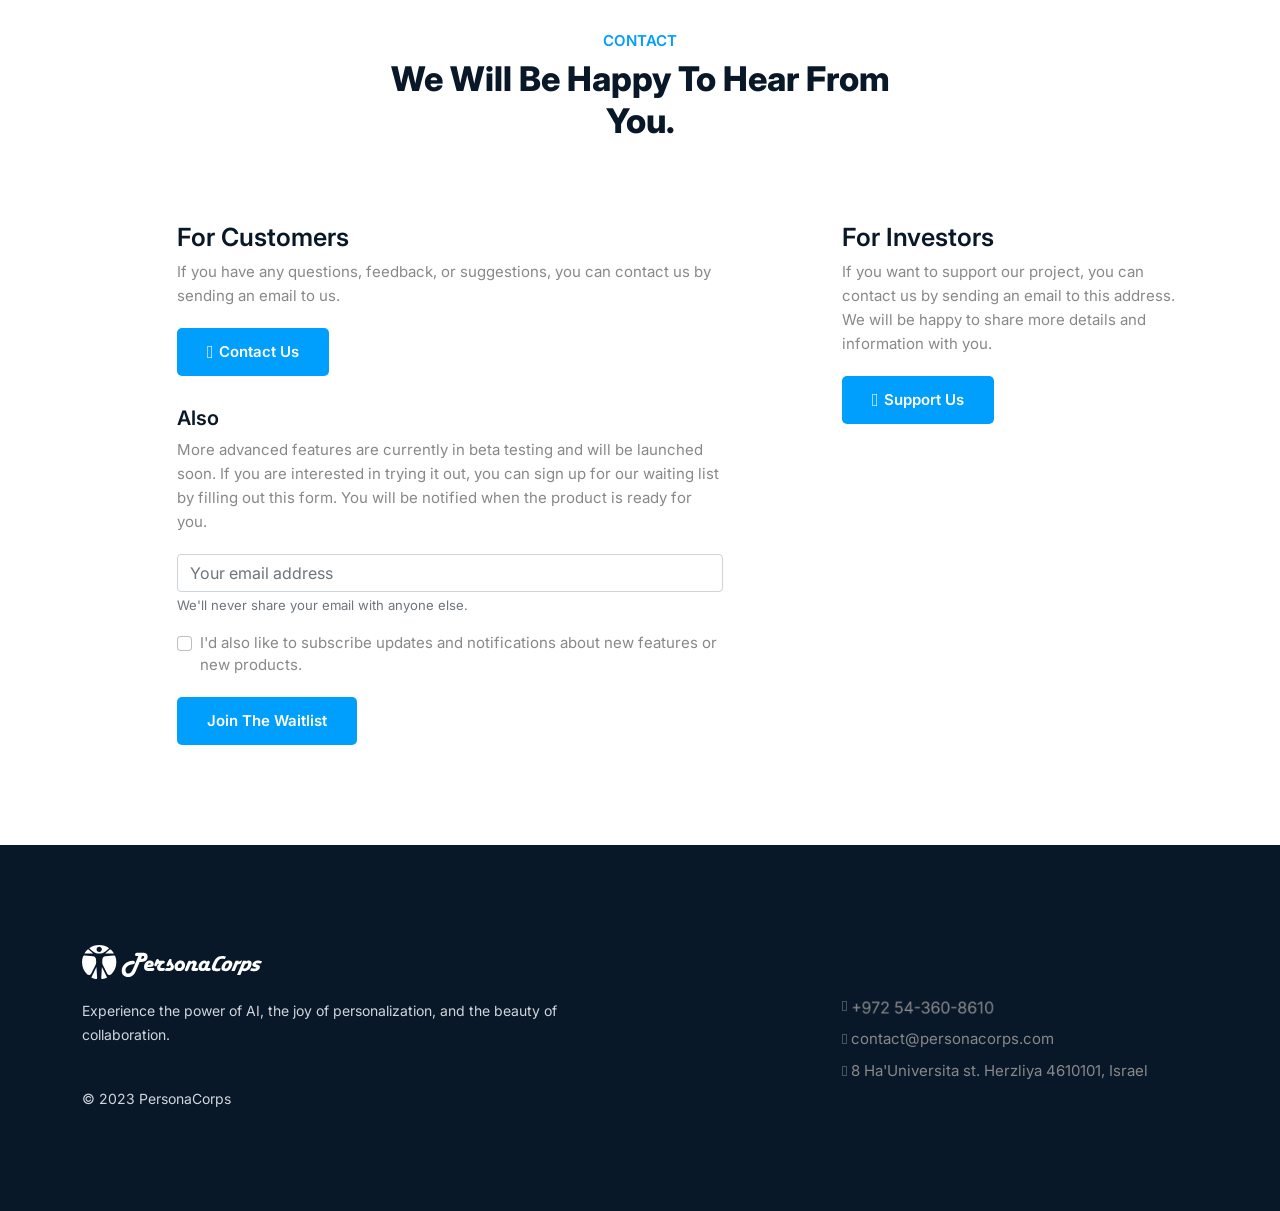
==== commit 140e0d3b: "finish the whole website" ====
--- a/site/index.html
+++ b/site/index.html
@@ -11,7 +11,7 @@
 
     <!-- ========================= CSS here ========================= -->
     <link rel="stylesheet" href="assets/css/bootstrap.min.css" />
-    <link rel="stylesheet" href="assets/css/LineIcons.2.0.css" />
+    <link rel="stylesheet" href="assets/css/lineIcons.4.0.css" />
     <link rel="stylesheet" href="assets/css/animate.css" />
     <link rel="stylesheet" href="assets/css/tiny-slider.css" />
     <link rel="stylesheet" href="assets/css/glightbox.min.css" />
@@ -74,18 +74,29 @@
                                         <a href="#security" aria-label="Toggle navigation">Security</a>
                                     </li>
                                     <li class="nav-item">
-                                        <a href="#pricing" aria-label="Toggle navigation">Future</a>
-                                    </li>
-                                    <li class="nav-item">
-                                        <a href="javascript:void(0)" aria-label="Toggle navigation">Vision</a>
-                                    </li>
-                                    <li class="nav-item">
-                                        <a href="javascript:void(0)" aria-label="Toggle navigation">Contact</a>
+                                        <a href="#future" aria-label="Toggle navigation">Future</a>
+                                    </li>
+                                    <li class="nav-item">
+                                        <a href="#vision" aria-label="Toggle navigation">Vision</a>
+                                    </li>
+                                    <li class="nav-item">
+                                        <a href="#contact" aria-label="Toggle navigation">Contact</a>
                                     </li>
                                 </ul>
                             </div> <!-- navbar collapse -->
                             <div class="button add-list-button">
-                                <a href="javascript:void(0)" class="btn"><i class="lni lni-whatsapp"></i><span d-none d-lg-block>Add Eve</span></a>
+                                <a href="https://wa.me/+8615101526507" id="navTipBtn" class="btn"><i class="lni lni-whatsapp"></i><span>Add Eve</span></a>
+                                <div id="navTooltip" class="tooltip" role="tooltip">
+                                    <h6>Scan this WhatsApp<br /> QR Code</h6>
+                                    <img class="qrCode" src="assets/images/qr-code.png" />
+                                    <ol>
+                                        <li>Open WhatsApp on your phone</li>
+                                        <li>Tap camera<img class="icon" alt="camera" src="assets/images/camera-icon.png">.</li>
+                                        <li>Hold your device over the QR code to scan.</li>
+                                        <li>Tap Add to Contacts.</li>
+                                    </ol>
+                                    <div class="arrow" data-popper-arrow></div>
+                                </div>
                             </div>
                         </nav>
                         <!-- End Navbar -->
@@ -102,19 +113,45 @@
             <div class="row align-items-center">
                 <div class="col-lg-3 col-md-12 col-12">
                     <div class="hero-content">
-                        <h1 class="wow fadeInLeft" data-wow-delay=".4s">AI-Powered Email Assistant for WhatsApp</h1>
+                        <h1 class="wow fadeInLeft" data-wow-delay=".4s">Your AI-Powered Email Assistant for WhatsApp</h1>
                         <p class="wow fadeInLeft" data-wow-delay=".6s">Chat, Call, and Manage Your Emails with Ease and Convenience.</p>
                         <div class="button wow fadeInLeft" data-wow-delay=".8s">
-                            <a href="javascript:void(0)" class="btn btn-success"><i class="lni lni-whatsapp"></i>Add me on WhatsApp</a>
+                            <a href="https://wa.me/+8615101526507" id="heroTipBtn" class="btn btn-success tip-btn"><i class="lni lni-whatsapp"></i>Add me on WhatsApp</a>
+                            <div id="heroTooltip" class="tooltip" role="tooltip">
+                                    <h5>Scan this WhatsApp QR Code</h5>
+                                    <img class="qrCode" src="assets/images/qr-code.png" />
+                                    <ol>
+                                        <li>Open WhatsApp on your phone</li>
+                                        <li>Tap camera<img class="icon" alt="camera" src="assets/images/camera-icon.png">.</li>
+                                        <li>Hold your device over the QR code to scan.</li>
+                                        <li>Tap Add to Contacts.</li>
+                                    </ol>
+                                    <div class="arrow" data-popper-arrow></div>
+                                </div>
                         </div>
                     </div>
                 </div>
                 <div class="col-lg-7 col-md-12 col-12">
-                    <div class="hero-image wow fadeInRight" data-wow-delay=".4s">
+                    <div class="hero-image" data-wow-delay=".4s">
                         <img src="assets/images/hero/phone.png" alt="#">
                     </div>
                 </div>
-                <div class="col-lg-2 col-md-12 col-12"></div>
+                <div class="whatsapp-container col-lg-2 col-md-12 col-12">
+                    <div class="whatsapp wow fadeInRight" data-wow-delay=".4s">
+                        <div class="message received">
+                            Hi there!👋
+                            <span class="metadata"><span class="time"></span></span>
+                        </div>
+                        <div class="message received">
+                        I’m Eve! Very nice to meet you.
+                        <span class="metadata"><span class="time"></span></span>
+                        </div>
+                        <div class="message received">
+                            I’m here to help you manage your emails through WhatsApp.😊
+                            <span class="metadata"><span class="time"></span></span>
+                        </div>
+                    </div>
+                </div>
             </div>
         </div>
     </section>
@@ -127,9 +164,8 @@
                 <div class="col-12">
                     <div class="section-title">
                         <h3 class="wow zoomIn" data-wow-delay=".2s">Features</h3>
-                        <h2 class="wow fadeInUp" data-wow-delay=".4s">The smartest way to manage your emails through WhatsApp.
+                        <h2 class="wow fadeInUp" data-wow-delay=".4s">The smartest way <br />to manage your emails through WhatsApp.
                         </h2>
-                        <p class="wow fadeInUp" data-wow-delay=".6s"></p>
                     </div>
                 </div>
             </div>
@@ -193,7 +229,7 @@
                 <div class="col-lg-6 col-12">
                     <!-- Start Single Feature -->
                     <div class="single-feature wow fadeInUp" data-wow-delay=".6s">
-                        <i class="lni lni-angellist"></i>
+                        <i class="lni lni-invention"></i>
                         <h3>Intelligence</h3>
                         <p>You can get reliable answers and inspiring solutions from your email assistant, Your email assistant also learns and improves constantly by interacting with you.</p>
                     </div>
@@ -202,7 +238,7 @@
                 <div class="col-lg-6 col-12">
                     <!-- Start Single Feature -->
                     <div class="single-feature wow fadeInUp" data-wow-delay=".2s">
-                        <i class="lni lni-emoji-friendly"></i>
+                        <i class="lni lni-friendly"></i>
                         <h3>Fun</h3>
                         <p>Have fun and entertainment by chatting, directing, and voice calling with your email assistant. Your email assistant can also use humor and formality according to your choice.</p>
                     </div>
@@ -215,13 +251,13 @@
     <!-- End Achievement Area -->
 
     <!-- Start Security Area -->
-    <section id="security" class="pricing-table section">
+    <section id="security" class="security section">
         <div class="container">
             <div class="row">
                 <div class="col-12">
                     <div class="section-title">
                         <h3 class="wow zoomIn" data-wow-delay=".2s">Security</h3>
-                        <h2 class="wow fadeInUp" data-wow-delay=".4s">Your privacy and security are our top priority</h2>
+                        <h2 class="wow fadeInUp" data-wow-delay=".4s">Your privacy and security are our top priority!</h2>
                         <p class="wow fadeInUp" data-wow-delay=".6s">We offer you different options to choose from, depending on your preferences and needs. There are the solutions and regulations we have to balance your security and convenience.</p>
                     </div>
                 </div>
@@ -232,20 +268,18 @@
                     <div class="single-table wow fadeInUp" data-wow-delay=".2s">
                         <!-- Table Head -->
                         <div class="table-head">
+                            <i class="lni lni-postcard"></i>
                             <h4 class="title">Third-party authentication</h4>
-                            <p>This is a method that allows us to access your email content through secure and reliable third-party authorities, such as Meta, Google, or Microsoft. You need to grant us permission to use these authorities to connect your email account with our service.</p>
+                            <p>This is a method that allows us to access your email content through secure and reliable third-party authorities. You need to grant us permission to use these authorities to connect your email account with our service.</p>
+                            <p>Currently supports：<i class="lni lni-google"></i>, <i class="lni lni-microsoft"></i>, and <i class="lni lni-apple-brand"></i></p>
                         </div>
                         <!-- End Table Head -->
                         <!-- Start Table Content -->
                         <div class="table-content">
                             <h4 class="middle-title">Advantages</h4>
-                                <p><i class="lni lni-checkmark-circle"></i> This method is fast, convenient, and easy to use. You do not need to forward your emails manually, and you can enjoy our service seamlessly through WhatsApp.</p>
-                        </div>
-                        <!-- End Table Content -->
-                        <!-- Start Table Content -->
-                        <div class="table-content">
+                                <p><i class="lni lni-thumbs-up"></i> This method is fast, convenient, and easy to use. You do not need to forward your emails manually, and you can enjoy our service seamlessly through WhatsApp.</p>
                             <h4 class="middle-title">Disadvantages</h4>
-                                <p><i class="lni lni-checkmark-circle"></i>This method requires you to trust us and the third-party authorities with your email account and privacy. You also need to have an account with one of these authorities to use this method.</p>
+                                <p><i class="lni lni-thumbs-up lni-rotate-180"></i> It requires you to trust us and the third-party authorities with your email account and privacy. You also need to have an account with one of these authorities to use this method.</p>
                         </div>
                         <!-- End Table Content -->
                     </div>
@@ -256,20 +290,17 @@
                     <div class="single-table wow fadeInUp" data-wow-delay=".4s">
                         <!-- Table Head -->
                         <div class="table-head">
+                            <i class="lni lni-envelope"></i>
                             <h4 class="title">Forward method</h4>
-                            <p>This is a method that allows you to use our service by forwarding the emails that you want us to handle to a fixed email address. We will process them and send you the results through WhatsApp.</p>
+                            <p>This is a method that allows you to use our service by forwarding the emails that you want us to handle to a fixed email address which we provide. We will process them and send you the results through WhatsApp.</p>
                         </div>
                         <!-- End Table Head -->
                         <!-- Start Table Content -->
                         <div class="table-content">
                             <h4 class="middle-title">Advantages</h4>
-                                <p><i class="lni lni-checkmark-circle"></i> This method is more traditional and secure. You do not need to grant us any permission to access your email account, and you can choose which emails you want us to handle.</p>
-                        </div>
-                        <!-- End Table Content -->
-                        <!-- Start Table Content -->
-                        <div class="table-content">
+                                <p><i class="lni lni-thumbs-up"></i> This method is more traditional and secure. You do not need to grant us any permission to access your email account, and you can choose which emails you want us to handle.</p>
                             <h4 class="middle-title">Disadvantages</h4>
-                                <p><i class="lni lni-checkmark-circle"></i> This method is more tedious and time-consuming. You need to forward your emails manually, and you may miss some important emails if you forget to forward them.</p>
+                                <p><i class="lni lni-thumbs-up lni-rotate-180"></i> It is more tedious and time-consuming. You need to forward your emails manually, and you may miss some important emails if you forget to forward them.</p>
                         </div>
                         <!-- End Table Content -->
                     </div>
@@ -280,20 +311,17 @@
                     <div class="single-table wow fadeInUp" data-wow-delay=".4s">
                         <!-- Table Head -->
                         <div class="table-head">
+                            <i class="lni lni-harddrive lni-rotate-270"></i>
                             <h4 class="title">end-to-end encryption &amp; GDPR</h4>
-                            <p>These are some other things that we do to ensure your privacy and security. We do not store any of your private data on our server, and we try to follow WhatsApp’s encryption standards and European data regulations. We use state-of-the-art AI models and algorithms to ensure the security and accuracy of our email communication and data.</p>
+                            <p>These are some other things that we do to ensure your privacy and security. We do not store any of your private data on our server, and we try to follow WhatsApp’s encryption standards and European data regulations.</p>
                         </div>
                         <!-- End Table Head -->
                         <!-- Start Table Content -->
                         <div class="table-content">
                             <h4 class="middle-title">Advantages</h4>
-                                <p><i class="lni lni-checkmark-circle"></i> This method is more traditional and secure. You do not need to grant us any permission to access your email account, and you can choose which emails you want us to handle.</p>
-                        </div>
-                        <!-- End Table Content -->
-                        <!-- Start Table Content -->
-                        <div class="table-content">
+                                <p><i class="lni lni-thumbs-up"></i> They are meant to give you peace of mind and confidence in using our service. You can trust us with your email needs and enjoy our service without any worries.</p>
                             <h4 class="middle-title">Disadvantages</h4>
-                                <p><i class="lni lni-checkmark-circle"></i> This method is more tedious and time-consuming. You need to forward your emails manually, and you may miss some important emails if you forget to forward them.</p>
+                                <p><i class="lni lni-thumbs-up lni-rotate-180"></i> They may not be enough to satisfy some users who have higher expectations or concerns about their privacy and security. We are always open to feedback and suggestions on how to improve our service and meet your needs.</p>
                         </div>
                         <!-- End Table Content -->
                     </div>
@@ -314,17 +342,19 @@
                         <h2 class="wow fadeInUp" data-wow-delay=".4s">That's one small step for us</h2>
                     </div>
                     <div class="table-content">
+                        <div class="col-lg-8 offset-lg-3 col-md-12 col-12">
                             <h4 class="middle-title">What's Next</h4>
                             <!-- Table List -->
                             <ul class="table-list">
-                                <li><i class="lni lni-checkmark-circle"></i> Booking flights, hotels, restaurants, and tickets.
-                                <li><i class="lni lni-checkmark-circle"></i> Checking weather, news, traffic, and sports.</li>
-                                <li><i class="lni lni-checkmark-circle"></i> Managing your calendar, reminders, and to-do lists.</li>
-                                <li><i class="lni lni-checkmark-circle"></i> Sending and receiving voice messages, GIF stickers, and emojis.</li>
-                                <li><i class="lni lni-checkmark-circle"></i> Searching and browsing the web.</li>
-                                <li><i class="lni lni-checkmark-circle"></i> And much more!</li>
+                                <li><i class="lni lni-arrow-right-circle"></i> Booking flights, hotels, restaurants, and tickets.
+                                <li><i class="lni lni-arrow-right-circle"></i> Checking weather, news, traffic, and sports.</li>
+                                <li><i class="lni lni-arrow-right-circle"></i> Managing your calendar, reminders, and to-do lists.</li>
+                                <li><i class="lni lni-arrow-right-circle"></i> Sending and receiving voice messages, GIF stickers, and emojis.</li>
+                                <li><i class="lni lni-arrow-right-circle"></i> Searching and browsing the web.</li>
+                                <li><i class="lni lni-arrow-right-circle"></i> And more features for you to define!</li>
                             </ul>
                             <!-- End Table List -->
+                        </div>
                     </div>
                 </div>
             </div>
@@ -332,18 +362,20 @@
     </section>
     <!-- End Features Area -->
 
-    <!-- Start Call To Action Area -->
-    <section class="section call-action">
+    <!-- Start Vison Area -->
+    <section id="vision" class="vision section">
         <div class="container">
             <div class="row">
                 <div class="section-title">
                         <h3 class="wow zoomIn" data-wow-delay=".2s">vision</h3>
                 </div>
-                <div class="col-lg-8 offset-lg-2 col-md-12 col-12">
-                    <div class="cta-content">
+                <div class="col-lg-10 offset-lg-1 col-md-12 col-12">
+                    <div class="content">
                         <h2 class="wow fadeInUp" data-wow-delay=".2s">Experience the power of AI, the joy of personalization, and the beauty of collaboration.
                         </h2>
-                        <p class="wow fadeInUp" data-wow-delay=".4s">Persona Corps creates personalized and immersive experiences for you. We use AI to design solutions that match your needs, preferences, and emotions. You can enjoy products and services that fit your style, interests, and feelings. Whether it’s a virtual assistant, a game, or a story, we can make it for you. <br />We also see AI as a new chance and challenge for humanity. We dream of a future where AI and humans can work and grow together. <br />We aim to reach a new level of human civilization with AI.</p>
+                        <p class="wow fadeInUp" data-wow-delay=".4s">Persona Corps creates personalized and immersive experiences for you. We use AI to design solutions that match your needs, preferences, and emotions. You can enjoy products and services that fit your style, interests, and feelings. Whether it’s a virtual assistant, a game, or a story, we can make it for you.</p>
+                        <p>We also see AI as a new chance and challenge for humanity. We dream of a future where AI and humans can work and grow together. </p>
+                        <p>We aim to reach a new level of human civilization with AI.</p>
                         <div class="button wow fadeInUp" data-wow-delay=".6s">
                             <a href="javascript:void(0)" class="btn">Join Us</a>
                         </div>
@@ -352,10 +384,10 @@
             </div>
         </div>
     </section>
-    <!-- End Call To Action Area -->
+    <!-- End Vision Area -->
     
-    <!-- Start Pricing Table Area -->
-    <section id="security" class="security section">
+    <!-- Start Contact Area -->
+    <section id="contact" class="contact section">
         <div class="container">
             <div class="row">
                 <div class="col-12">
@@ -366,7 +398,7 @@
                 </div>
             </div>
             <div class="row">
-                <div class="col-lg-8 col-md-6 col-12">
+                <div class="col-lg-6 offset-lg-1 col-md-6 col-12">
                     <!-- Single Table -->
                     <div class="single-table wow fadeInUp" data-wow-delay=".2s">
                         <!-- Table Head -->
@@ -374,13 +406,13 @@
                             <h4 class="title">for customers</h4>
                             <p>If you have any questions, feedback, or suggestions, you can contact us by sending an email to us.</p>
                             <div class="button">
-                                <a href="javascript:void(0)" class="btn">Contact Us</a>
+                                <a href="mailto:info@personacorps.com" class="btn"><i class="lni lni-envelope"></i> Contact Us</a>
                             </div>
                         </div>
                         <!-- End Table Head -->
                         <!-- Start Table Content -->
                         <div class="table-content">
-                            <h4 class="middle-title">Also</h4>
+                            <h5 class="middle-title">Also</h5>
                             <!-- Table List -->
                             <p>More advanced features are currently in beta testing and will be launched soon. If you are interested in trying it out, you can sign up for our waiting list by filling out this form. You will be notified when the product is ready for you.</p>
                             <form>
@@ -390,9 +422,10 @@
   </div>
   <div class="mb-3 form-check">
     <input type="checkbox" class="form-check-input" id="exampleCheck1">
-    <label class="form-check-label" for="exampleCheck1">I'd also like to receive updates and notifications about new products.</label>
+    <label class="form-check-label" for="exampleCheck1">I'd also like to subscribe updates and notifications about new features or new products.</label>
   </div>
-  <button type="submit" class="btn btn-primary">Join the waitlist</button>
+                                <div class="button">
+                                <a class="btn">Join the waitlist</a></div>
 </form>
                             <!-- End Table List -->
                         </div>
@@ -400,13 +433,13 @@
                     </div>
                     <!-- End Single Table-->
                 </div>
-                <div class="col-lg-4 col-md-6 col-12">
+                <div class="col-lg-4 offset-lg-1 col-md-5 offset-md-1 col-12">
                     <!-- Single Table -->
-                    <div class="single-table wow fadeInUp" data-wow-delay=".4s">
+                    <div class="single-table second-table wow fadeInUp" data-wow-delay=".4s">
                             <h4 class="title">for investors</h4>
                             <p>If you want to support our project, you can contact us by sending an email to this address. We will be happy to share more details and information with you.</p>
                             <div class="button">
-                                <a href="javascript:void(0)" class="btn">Support Us</a>
+                                <a href="invest@personacorps.com" class="btn"><i class="lni lni-envelope"></i> Support Us</a>
                             </div>
                     </div>
                     <!-- End Single Table-->
@@ -422,7 +455,7 @@
         <div class="footer-top">
             <div class="container">
                 <div class="row">
-                    <div class="col-lg-4 col-md-4 col-12">
+                    <div class="col-lg-6 col-md-8 col-12">
                         <!-- Single Widget -->
                         <div class="single-footer f-about">
                             <div class="logo">
@@ -431,44 +464,22 @@
                                 </a>
                             </div>
                             <p>Experience the power of AI, the joy of personalization, and the beauty of collaboration.</p>
-                            <ul class="social">
-                                <li><a href="javascript:void(0)"><i class="lni lni-facebook-filled"></i></a></li>
-                                <li><a href="javascript:void(0)"><i class="lni lni-twitter-original"></i></a></li>
-                                <li><a href="javascript:void(0)"><i class="lni lni-instagram"></i></a></li>
-                                <li><a href="javascript:void(0)"><i class="lni lni-linkedin-original"></i></a></li>
-                                <li><a href="javascript:void(0)"><i class="lni lni-youtube"></i></a></li>
-                                <li><a href="javascript:void(0)"><i class="lni lni-pinterest"></i></a></li>
-                            </ul>
+
                             <p class="copyright-text">&copy; 2023 <a href="index.html">PersonaCorps</a>
                             </p>
                         </div>
                         <!-- End Single Widget -->
                     </div>
-                    <div class="col-lg-8 col-md-8 col-12">
-                        <div class="row">
-                            <div class="col-lg-3 col-md-6 col-12">
-                                <!-- Single Widget -->
-                                <ul class="single-footer f-link">
-                                    <li>Home</li>
-                                    <li>Features</li>
-                                    <li>Benefits</li>
-                                    <li>Security</li>
-                                    <li>Future</li>
-                                    <li>Vision</li>
-                                </ul>
-                                <!-- End Single Widget -->
-                            </div>
-                            <div class="col-lg-3 col-md-6 col-12">
-                                <!-- Single Widget -->
-                                <ul class="single-footer f-link">
-                                    <li>Call</li>
-                                    <li>contact@personacorps.com</li>
-                                    <li>8 Ha'Universita st. Herzliya 4610101, Israel</li>
-                                </ul>
-                                <!-- End Single Widget -->
-                            </div>
-                        </div>
-                    </div>
+                    <div class="col-lg-4 offset-lg-2 col-md-4 col-12">
+                        <!-- Single Widget -->
+                        <ul class="single-footer f-link">
+                            <li><i class="lni lni-phone"></i><img src="assets/images/num.png" /></li>
+                            <li><i class="lni lni-envelope"></i><a href="mailto:contact@personacorps.com">contact@personacorps.com</a></li>
+                            <li><i class="lni lni-map-marker"></i>8 Ha'Universita st. Herzliya 4610101, Israel</li>
+                        </ul>
+                        <!-- End Single Widget -->
+                    </div>      
+                       
                 </div>
             </div>
         </div>
@@ -485,21 +496,10 @@
     <script src="assets/js/bootstrap.min.js"></script>
     <script src="assets/js/wow.min.js"></script>
     <script src="assets/js/tiny-slider.js"></script>
-    <script src="assets/js/glightbox.min.js"></script>
-    <script src="assets/js/count-up.min.js"></script>
+    <script src="assets/js/popper.min.js"></script>
+<!--    <script src="assets/js/glightbox.min.js"></script>-->
+<!--    <script src="assets/js/count-up.min.js"></script>-->
     <script src="assets/js/main.js"></script>
-    <script type="text/javascript">
-
-        //====== counter up 
-        var cu = new counterUp({
-            start: 0,
-            duration: 2000,
-            intvalues: true,
-            interval: 100,
-            append: " ",
-        });
-        cu.start();
-    </script>
 </body>
 
 </html>
--- a/site/assets/css/main.css
+++ b/site/assets/css/main.css
@@ -1284,7 +1284,6 @@
 
 .button .btn i {
   display: inline-block;
-  margin-right: 5px;
 }
 
 .button .btn:last-child {
@@ -1717,8 +1716,11 @@
           box-shadow: 0px 20px 50px 0px rgba(0, 0, 0, 0.05);
   -webkit-transition: all 0.3s ease-out 0s;
   transition: all 0.3s ease-out 0s;
-  background: #fff;
+  background: rgba(255, 255, 255, .88);
   padding: 0px 0;
+  -webkit-backdrop-filter: blur(32px);
+    backdrop-filter: blur(32px);
+    transition: background-color .3s cubic-bezier(.42, .00, .58, 1.00)
 }
 
 .navbar {
@@ -1960,15 +1962,25 @@
 
 .add-list-button {
   display: inline-block;
-  margin-left: 10px;
+  margin-left: 20px;
 }
 
 .add-list-button .btn i {
+  margin-right: 6px;
   font-size: 14px;
   display: inline-block;
-  margin-right: 5px;
-}
-
+  color: #2af598;
+}
+
+@media only screen and (min-width: 992px) and (max-width: 1199px) {
+  .add-list-button .btn span {
+    display: none;
+  }
+  .add-list-button .btn i {
+      font-size: 18px;
+      margin:0 10px;
+  }
+}
 /*======================================
      End Header CSS
   ========================================*/
@@ -1979,8 +1991,8 @@
 
 .hero-area {
   position: relative;
-  padding-top: 180px;
-  background: #009efd;
+  padding-top: 120px;
+  background: #009efd url(../images/hero/email.png) center center no-repeat;
 }
 
 @media only screen and (min-width: 768px) and (max-width: 991px) {
@@ -1991,7 +2003,7 @@
 
 @media (max-width: 767px) {
   .hero-area {
-    padding: 120px 0 50px 0;
+    padding-top: 120px;
   }
 }
 
@@ -2043,7 +2055,7 @@
 
 .hero-area .hero-content .button .btn {
   background-color: #fff;
-  color: #009efd;
+  color: #2af598;
   margin-right: 12px;
 }
 
@@ -2209,6 +2221,86 @@
   }
 }
 
+.hero-area .hero-image{
+    margin-left:-10%;
+}
+
+.hero-area .whatsapp-container{
+    position: relative;
+}
+
+.hero-area .whatsapp{
+    position: absolute;
+    left: -38%;
+    bottom: 0;
+}
+
+@media (max-width: 767px) {
+  .hero-area .whatsapp{
+    top:-180px;
+    left: 40px;
+    }
+}
+
+.hero-area .whatsapp .message {
+  color: #000;
+  clear: both;
+  line-height: 18px;
+  font-size: 15px;
+  padding: 8px;
+  position: relative;
+  margin: 8px 0;
+  max-width: 85%;
+  word-wrap: break-word;
+}
+
+.hero-area .whatsapp .message:after {
+  position: absolute;
+  color: white;
+  content: " ";
+  width: 0;
+  height: 0;
+  border-style: solid;
+}
+
+.hero-area .whatsapp .metadata {
+  display: inline-block;
+  float: right;
+  padding: 0 0 0 7px;
+  position: relative;
+  bottom: -4px;
+}
+
+.hero-area .whatsapp .metadata .time {
+  color: rgba(0, 0, 0, .45);
+  font-size: 11px;
+  display: inline-block;
+}
+
+.message.received {
+  background: #fff;
+  border-radius: 5px;
+  float: left;
+}
+
+.message.received .metadata {
+  padding: 0 0 0 16px;
+}
+
+.message.received:first-of-type{
+    border-radius: 0 5px 5px 5px;
+}
+.message.received:first-of-type:after {
+  border-width: 0px 10px 10px 0;
+  border-color: transparent #fff transparent transparent;
+  top: 0;
+  left: -10px;
+}
+
+#heroTipBtn .lni{
+    margin-right: 4px;
+}
+
 /*======================================
     Features Area CSS
 ========================================*/
@@ -2222,7 +2314,7 @@
 }
 
 .features .table-content {
-  padding: 25px;
+  padding: 0 25px;
 }
 
 .features .table-content .middle-title {
@@ -2236,7 +2328,7 @@
   position: relative;
   padding-left: 25px;
   font-size: 14px;
-  margin-bottom: 13px;
+  margin-bottom: 8px;
 }
 
 .features .table-content .table-list li:last-child {
@@ -2250,7 +2342,21 @@
   left: 0;
   top: 4px;
 }
-
+.features p{
+    color: black;
+    font-size: 138.2%;
+    margin-bottom: 16px;
+}
+
+@media (max-width: 767px) {
+  .features p{
+    font-size: 114.6%;
+      margin-bottom: 8px;
+}
+    .features p:last-of-type{
+        margin-bottom: 32px;
+    }
+}
 
 /*======================================
     Benefits Area CSS
@@ -2258,7 +2364,10 @@
 .benefits {
   background-color: #009efd;
   text-align: center;
-  padding: 130px 0;
+  padding: 120px 0;
+}
+.benefits .title h2{
+    text-transform: capitalize;
 }
 .benefits .title h3{
     color: black;
@@ -2288,7 +2397,7 @@
     clear:none;
 }
 
-.benefits .single-feature i {
+.benefits .single-feature i{
   height: 60px;
   width: 60px;
   line-height: 60px;
@@ -2371,23 +2480,43 @@
 }
 
 /*=============================
-	Pricing Table CSS
+	Security Table CSS
 ===============================*/
-.pricing-table {
-  background-color: #f9f9f9;
-}
-
-.pricing-table .section-title {
+.security {
+  background-color: #2af4fd;
+}
+
+.security .section-title {
   margin-bottom: 50px;
 }
 
+.security .section-title h3{
+    color: white;
+    font-weight: bold;
+}
+
 @media only screen and (min-width: 768px) and (max-width: 991px), (max-width: 767px) {
-  .pricing-table .section-title {
+  .security .section-title {
     margin-bottom: 30px;
   }
 }
-
-.pricing-table .single-table {
+.security .table-head>.lni{
+    display: inline-block;
+    font-size: 320%;
+    color:#2af598;
+    margin-bottom: 10px;
+}
+.security .lni-apple-brand{
+    font-size: 128%;
+    margin-top: 4px;
+}
+.security .title{
+    text-transform: capitalize;
+}
+.security .table-content .lni{
+    margin-right: 4px;
+}
+.security .single-table {
   border: 1px solid #eee;
   border-radius: 10px;
   margin-top: 30px;
@@ -2396,41 +2525,41 @@
   transition: all 0.5s cubic-bezier(0.68, -0.55, 0.27, 1.55) 0s;
 }
 
-.pricing-table .single-table:hover:hover {
+.security .single-table:hover:hover {
   -webkit-box-shadow: 0px 3px 5px #00000017;
           box-shadow: 0px 3px 5px #00000017;
   -webkit-transform: translateY(-5px);
           transform: translateY(-5px);
 }
 
-.pricing-table .single-table .table-head {
+.security .single-table .table-head {
   padding: 25px;
   border-bottom: 1px solid #eee;
 }
 
-.pricing-table .single-table .table-head .title {
+.security .single-table .table-head .title {
   font-size: 16px;
   font-weight: 600;
   margin-bottom: 20px;
 }
 
-.pricing-table .single-table .table-head p {
+.security .single-table .table-head p {
   font-weight: 400;
   font-size: 14px;
   line-height: 22px;
 }
 
-.pricing-table .single-table .table-head .price {
+.security .single-table .table-head .price {
   padding: 30px 0;
 }
 
-.pricing-table .single-table .table-head .price .amount {
+.security .single-table .table-head .price .amount {
   font-size: 30px;
   font-weight: 700;
   display: inline-block;
 }
 
-.pricing-table .single-table .table-head .price .amount .duration {
+.security .single-table .table-head .price .amount .duration {
   display: inline-block;
   font-size: 14px;
   color: #888;
@@ -2438,41 +2567,44 @@
   margin-left: 3px;
 }
 
-.pricing-table .single-table .table-head .button .btn {
+.security .single-table .table-head .button .btn {
   width: 100%;
   padding: 12px 30px;
   font-size: 13px;
   background-color: #081828;
 }
 
-.pricing-table .single-table .table-head .button .btn:hover {
+.security .single-table .table-head .button .btn:hover {
   background-color: #009efd;
   color: #fff;
 }
 
-.pricing-table .single-table .table-content {
+.security .single-table .table-content {
   padding: 25px;
 }
 
-.pricing-table .single-table .table-content .middle-title {
+.security .single-table .table-content .middle-title {
   font-size: 13px;
   font-weight: 500;
   text-transform: uppercase;
-  margin-bottom: 25px;
-}
-
-.pricing-table .single-table .table-content .table-list li {
+  margin: 25px 0 15px 0;
+}
+.security .single-table .table-content h4:first-of-type{
+    margin-top: 0;
+}
+
+.security .single-table .table-content .table-list li {
   position: relative;
   padding-left: 25px;
   font-size: 14px;
   margin-bottom: 13px;
 }
 
-.pricing-table .single-table .table-content .table-list li:last-child {
+.security .single-table .table-content .table-list li:last-child {
   margin: 0;
 }
 
-.pricing-table .single-table .table-content .table-list li i {
+.security .single-table .table-content .table-list li i {
   color: #009efd;
   font-size: 14px;
   position: absolute;
@@ -2483,82 +2615,126 @@
 
 
 /*======================================
-    Call To Action CSS
+    Future CSS
 ========================================*/
-.call-action {
+.future{
+    background-color: #f9f9f9;
+}
+.future .table-list li{
+    margin-top: 4px;
+}
+
+/*======================================
+    Vision CSS
+========================================*/
+.vision {
   background-color: #009efd;
 }
-
-.call-action .cta-content {
+.vision .section-title{
+    margin-bottom: 8px;
+}
+.vision .section-title h3{
+    color:black;
+}
+.vision .content {
   text-align: center;
   padding: 0px 50px;
 }
 
 @media only screen and (min-width: 768px) and (max-width: 991px) {
-  .call-action .cta-content {
+  .vision .content {
     padding: 0;
   }
 }
 
 @media (max-width: 767px) {
-  .call-action .cta-content {
+  .vision .content {
     padding: 0;
   }
 }
 
-.call-action .cta-content h2 {
+.vision .content h2 {
+  width: 80%;
   color: #fff;
   line-height: 50px;
   font-size: 38px;
   font-weight: 700;
-  margin-bottom: 30px;
+  margin: 0 auto 30px auto;
 }
 
 @media only screen and (min-width: 768px) and (max-width: 991px) {
-  .call-action .cta-content h2 {
+  .vision .content h2 {
     font-size: 32px;
     line-height: 45px;
   }
 }
 
 @media (max-width: 767px) {
-  .call-action .cta-content h2 {
+  .vision .content h2 {
     font-size: 25px;
     line-height: 35px;
   }
 }
 
-.call-action .cta-content p {
-  color: #fff;
-  padding: 0px 50px;
+.vision .content p {
+  color: #fff;
+  margin: 0 0 8px 8px;
+  padding: 0 64px;
+  text-align: left;
 }
 
 @media only screen and (min-width: 768px) and (max-width: 991px) {
-  .call-action .cta-content p {
+  .vision .content p {
     padding: 0;
   }
 }
 
 @media (max-width: 767px) {
-  .call-action .cta-content p {
+  .vision .content p {
     padding: 0;
   }
 }
 
-.call-action .cta-content .button {
+.vision .content .button {
   margin-top: 40px;
 }
 
-.call-action .cta-content .button .btn {
+.vision .content .button .btn {
   background-color: #fff;
   color: #009efd;
 }
 
-.call-action .cta-content .button .btn:hover {
+.vision .content .button .btn:hover {
   color: #fff;
   background-color: #081828;
 }
 
+/*======================================
+	Contact CSS
+========================================*/
+.contact .single-table .title{
+    text-transform: capitalize;
+}
+.contact .single-table p{
+    margin-top: 8px;
+}
+.contact .single-table .lni{
+    font-size: 120%;
+    margin: 2px 5px 0 0 ;
+    float: left;
+}
+.contact .single-table .button, .contact input[type="email"]{
+    margin-top: 20px
+}
+.contact .single-table .middle-title{
+    margin-top: 30px;
+}
+
+@media (max-width: 767px) {
+    .contact .second-table{
+    margin-top: 80px;
+  }
+}
 /*======================================
 	Error 404 CSS
 ========================================*/
@@ -2674,7 +2850,9 @@
     text-align: center;
   }
 }
-
+.footer .footer-top ul{
+    margin-top: 50px;
+}
 .footer .single-footer.f-about {
   padding-right: 30px;
 }
@@ -2755,7 +2933,7 @@
 
 .footer .single-footer.f-link li {
   display: block;
-  margin-bottom: 12px;
+  margin-bottom: 10px;
 }
 
 .footer .single-footer.f-link li:last-child {
@@ -2763,13 +2941,22 @@
 }
 
 .footer .single-footer.f-link li a {
+  display: inline;
   font-size: 15px;
   font-weight: 400;
-  color: #D2D6DC;
+  color: #888;
 }
 
 .footer .single-footer.f-link li a:hover {
   color: #009efd;
+}
+
+.footer .single-footer.f-link li img{
+    width: 144px;
+}
+.footer .single-footer.f-link li .lni{
+    display: inline;
+    margin-right: 4px;
 }
 
 .footer .single-footer h3 {
@@ -2996,6 +3183,80 @@
   background-color: #fff;
 }
 
-
-
-
+.tooltip {
+    padding: 40px 24px;
+    border-radius: 8px;
+    text-align: center;
+    z-index: 100;
+    display: none;
+    -webkit-box-shadow: 0px 8px 32px -4px rgba(0,0,0,0.38);
+            box-shadow: 0px 8px 32px -4px rgba(0,0,0,0.38);
+    background: rgba(255, 255, 255, .96);
+    -webkit-backdrop-filter: blur(32px);
+            backdrop-filter: blur(32px);
+}
+.hero-area .tooltip {
+    min-width: 280px;
+    padding: 48px 32px;
+}
+.tooltip p{
+    color: black !important;
+}
+.tooltip[data-show] {
+  display: block !important;
+}
+.arrow, .arrow::before {
+  position: absolute;
+  width: 8px;
+  height: 8px;
+  background: inherit;
+}
+
+.arrow {
+  visibility: hidden;
+}
+
+.arrow::before {
+  visibility: visible;
+  content: '';
+  transform: rotate(45deg);
+}
+
+.tooltip[data-popper-placement^='top'] > .arrow {
+  bottom: -4px;
+}
+
+.tooltip[data-popper-placement^='bottom'] > .arrow {
+  top: -4px;
+}
+
+.tooltip[data-popper-placement^='left'] > .arrow {
+  right: -4px;
+}
+
+.tooltip[data-popper-placement^='right'] > .arrow {
+  left: -4px;
+}
+
+nav .qrCode{
+    max-width: 180px;
+    margin-top: 10px;
+}
+@media (max-width: 767px) {
+    .hero-area .qrCode{
+    max-width: 260px;
+}
+}
+.tooltip ol{
+    list-style-type: decimal;
+    margin: 24px 0 0 20px;
+    text-align: left;
+    font-size: 90%;
+}
+nav .tooltip ol{
+    max-width: 180px;
+    font-size: 78.13%;
+}
+.tooltip .icon{
+    max-width: 26px;
+}
